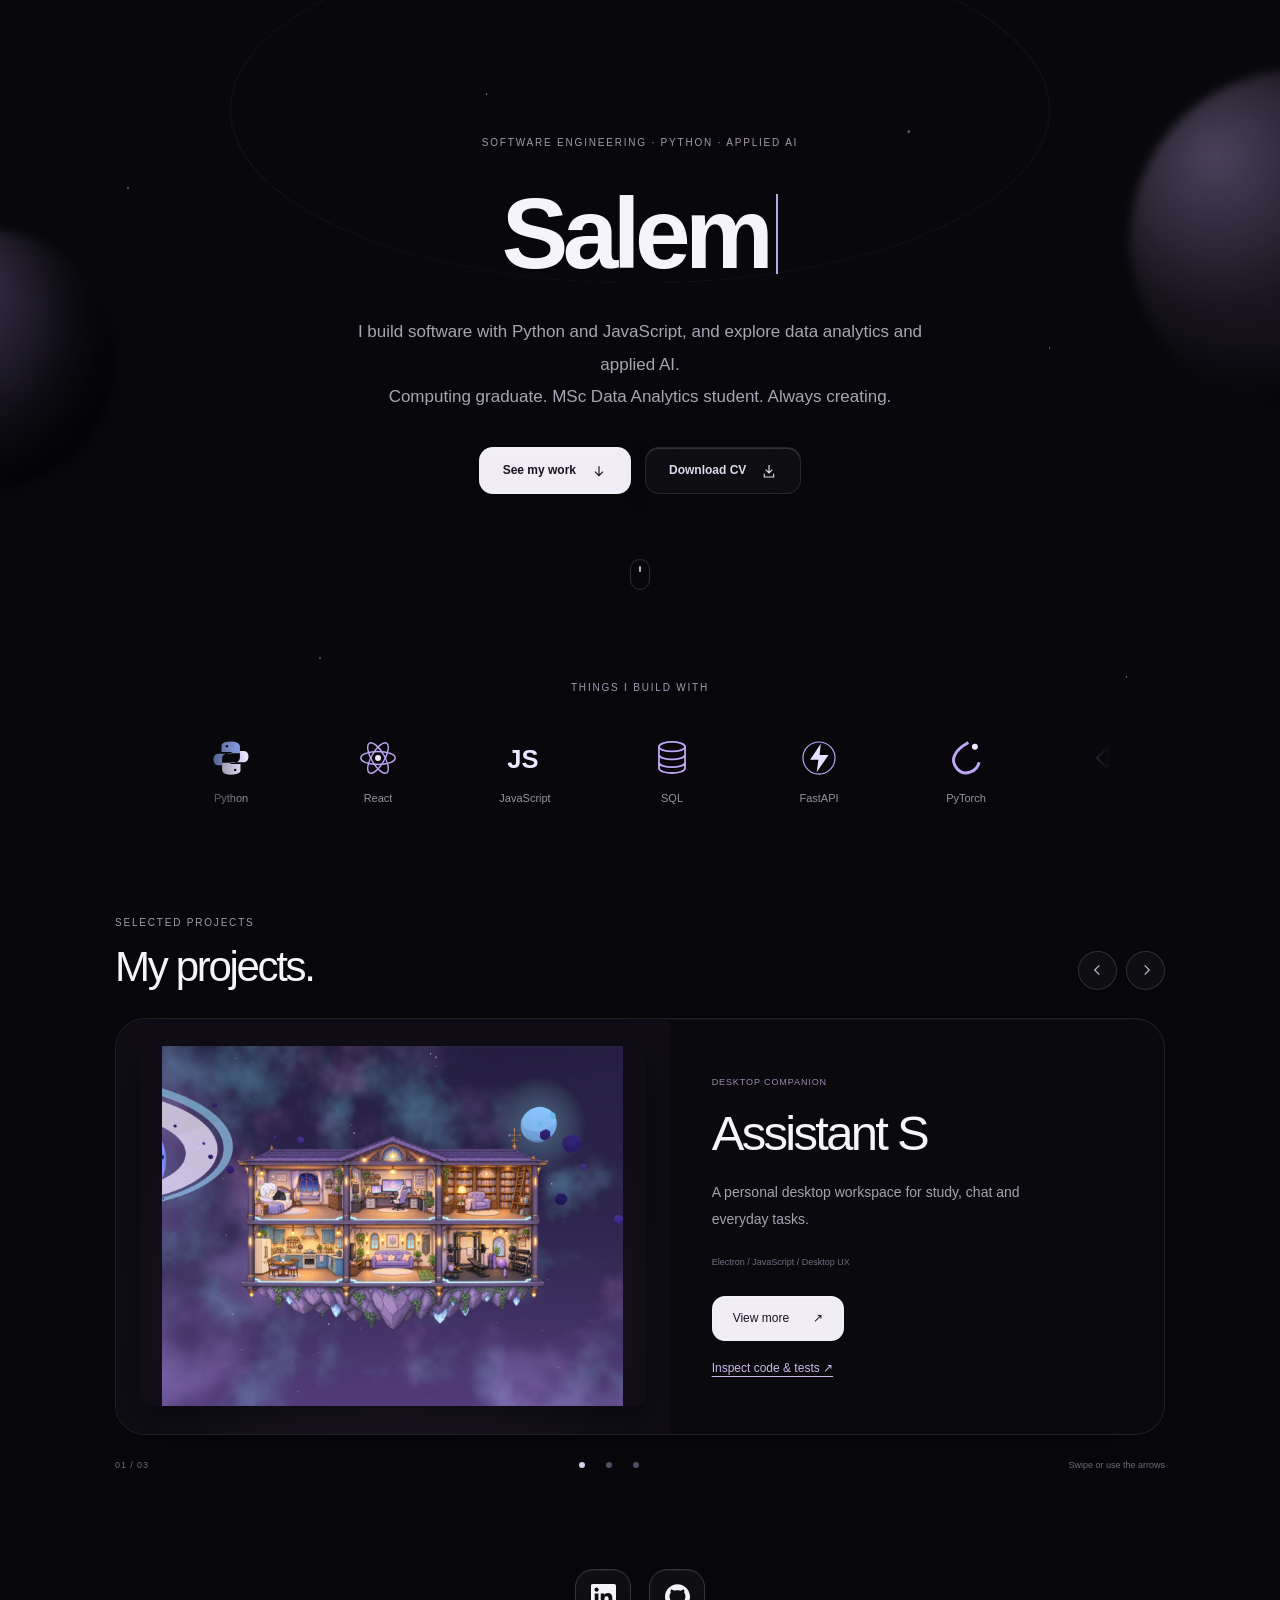
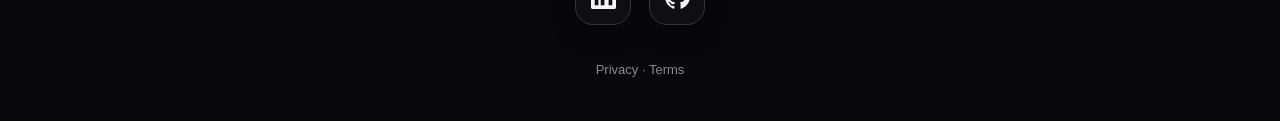
==== index.html @ d3ecf6d9 "Portfolio site Co-Authored-By: Claude Opus 5.5 <noreply@anthropic.com>" ====
<!doctype html>
<html lang="en-GB">
  <head>
    <meta charset="utf-8" />
    <meta name="viewport" content="width=device-width,initial-scale=1" />
    <meta
      http-equiv="Content-Security-Policy"
      content="default-src 'self'; img-src 'self' data:; style-src 'self'; script-src 'self'; object-src 'none'; base-uri 'self'; form-action 'none'"
    />
    <title>Salem Elatrash | Software Engineer</title>
    <meta
      name="description"
      content="Salem Elatrash's software engineering portfolio. Explore Assistant S, Scribevo and Reunio."
    />
    <link rel="canonical" href="https://slooma951.github.io/portfolio/" />
    <meta property="og:title" content="Salem Elatrash | Software Engineer" />
    <meta
      property="og:description"
      content="Software, applied AI and a little imagination."
    />
    <meta
      property="og:image"
      content="https://slooma951.github.io/portfolio/assets/social.png"
    />
    <meta name="theme-color" content="#08080c" />
    <link rel="icon" href="favicon.svg" />
    <link rel="stylesheet" href="css/portfolio.css" />
    <script defer src="js/site.js"></script>
  </head>
  <body>
    <a class="skip" href="#main">Skip to content</a>
    <div class="cosmos" aria-hidden="true">
      <div class="orb orb-one"></div>
      <div class="orb orb-two"></div>
      <div class="orbit"></div>
      <div class="stars"></div>
    </div>
    <main id="main">
      <section class="hero" aria-labelledby="name">
        <p class="eyebrow">Software engineering · Python · Applied AI</p>
        <h1 id="name">
          <span class="sr-only">Salem Elatrash</span
          ><span class="typed-name" aria-hidden="true">Salem Elatrash</span
          ><span class="caret" aria-hidden="true"></span>
        </h1>
        <p class="intro">
          I build software with Python and JavaScript, and explore data
          analytics and applied AI.<br />Computing graduate. MSc Data Analytics
          student. Always creating.
        </p>
        <div class="actions">
          <a class="button primary" href="#work"
            >See my work
            <svg viewBox="0 0 24 24" aria-hidden="true">
              <path d="M12 5v14m-6-6 6 6 6-6" /></svg></a
          ><a
            class="button glass"
            href="downloads/Salem_Elatrash_Public_CV.pdf"
            download
            >Download CV
            <svg viewBox="0 0 24 24" aria-hidden="true">
              <path d="M12 3v12m-5-5 5 5 5-5M5 16v5h14v-5" /></svg
          ></a>
        </div>
        <a class="scroll-cue" href="#skills" aria-label="Explore skills"
          ><span></span
        ></a>
      </section>
      <section id="skills" class="skills" aria-label="My toolkit">
        <p class="eyebrow">Things I build with</p>
        <div class="skill-window">
          <div class="skill-track">
            <div class="skill">
              <svg viewBox="0 0 64 64" aria-hidden="true">
                <path
                  d="M32 4c-18 0-16 8-16 8v10h17v3H10C0 25 0 44 10 44h7V33c0-8 7-9 15-9h15V12s0-8-15-8Z"
                  fill="#90a8f0"
                />
                <path
                  d="M32 60c18 0 16-8 16-8V42H31v-3h23c10 0 10-19 0-19h-7v11c0 8-7 9-15 9H17v12s0 8 15 8Z"
                  fill="#e8e0ff"
                />
                <circle cx="25" cy="12" r="2" fill="#08080c" />
                <circle cx="39" cy="52" r="2" fill="#08080c" /></svg
              ><span>Python</span>
            </div>
            <div class="skill">
              <svg viewBox="0 0 64 64" aria-hidden="true">
                <g fill="none" stroke="#bda6f8" stroke-width="2.4">
                  <ellipse cx="32" cy="32" rx="29" ry="11" />
                  <ellipse
                    cx="32"
                    cy="32"
                    rx="29"
                    ry="11"
                    transform="rotate(60 32 32)"
                  />
                  <ellipse
                    cx="32"
                    cy="32"
                    rx="29"
                    ry="11"
                    transform="rotate(120 32 32)"
                  />
                </g>
                <circle cx="32" cy="32" r="5" fill="#ede7ff" /></svg
              ><span>React</span>
            </div>
            <div class="skill">
              <svg viewBox="0 0 64 64" aria-hidden="true">
                <text
                  x="2"
                  y="49"
                  font-family="Arial,sans-serif"
                  font-weight="bold"
                  font-size="43"
                  fill="#ede7ff"
                >
                  JS
                </text></svg
              ><span>JavaScript</span>
            </div>
            <div class="skill">
              <svg viewBox="0 0 64 64" aria-hidden="true">
                <ellipse
                  cx="32"
                  cy="13"
                  rx="22"
                  ry="8"
                  fill="none"
                  stroke="#bda6f8"
                  stroke-width="3"
                />
                <path
                  d="M10 13v36c0 11 44 11 44 0V13M10 26c0 11 44 11 44 0M10 39c0 11 44 11 44 0"
                  stroke="#bda6f8"
                  stroke-width="3"
                  fill="none"
                /></svg
              ><span>SQL</span>
            </div>
            <div class="skill">
              <svg viewBox="0 0 64 64" aria-hidden="true">
                <circle
                  cx="32"
                  cy="32"
                  r="27"
                  fill="none"
                  stroke="#bda6f8"
                  stroke-width="2"
                />
                <path d="m35 8-18 27h14l-3 21 20-29H33Z" fill="#e8e0ff" /></svg
              ><span>FastAPI</span>
            </div>
            <div class="skill">
              <svg viewBox="0 0 64 64" aria-hidden="true">
                <path
                  d="M36 6C11 20 5 36 17 50s34 5 37-11"
                  stroke="#bda6f8"
                  stroke-width="5"
                  fill="none"
                />
                <circle cx="47" cy="13" r="5" fill="#ede7ff" /></svg
              ><span>PyTorch</span>
            </div>
            <div class="skill">
              <svg viewBox="0 0 64 64" aria-hidden="true">
                <path
                  d="m32 5 27 27-27 27L5 32Z"
                  fill="none"
                  stroke="#bda6f8"
                  stroke-width="3"
                />
                <path
                  d="M24 18v26m0-20 17 15"
                  stroke="#e8e0ff"
                  stroke-width="3"
                />
                <g fill="#e8e0ff">
                  <circle cx="24" cy="18" r="4" />
                  <circle cx="24" cy="44" r="4" />
                  <circle cx="41" cy="39" r="4" />
                </g></svg
              ><span>Git</span>
            </div>
          </div>
        </div>
      </section>
      <section id="work" class="work" aria-labelledby="work-title">
        <div class="work-heading">
          <div>
            <p class="eyebrow">Selected projects</p>
            <h2 id="work-title">My projects.</h2>
          </div>
          <div class="slider-controls">
            <button data-prev aria-label="Previous project">
              <svg viewBox="0 0 24 24" aria-hidden="true">
                <path d="m14 5-7 7 7 7" />
              </svg></button
            ><button data-next aria-label="Next project">
              <svg viewBox="0 0 24 24" aria-hidden="true">
                <path d="m10 5 7 7-7 7" />
              </svg>
            </button>
          </div>
        </div>
        <div
          class="project-slider"
          aria-roledescription="carousel"
          aria-label="Selected projects"
          tabindex="0"
        >
          <div class="project-track">
            <article
              class="project-slide"
              aria-label="Assistant S, project 1 of 3"
            >
              <div class="project-art screenshot-art">
                <img
                  src="assets/assistant-s-preview.png"
                  alt="Animated room in the Assistant S desktop application"
                  width="1280"
                  height="800"
                />
              </div>
              <div class="project-copy">
                <p class="project-type">Desktop companion</p>
                <h3>Assistant S</h3>
                <p>
                  A personal desktop workspace for study, chat and everyday
                  tasks.
                </p>
                <div class="project-tech">
                  Electron / JavaScript / Desktop UX
                </div>
                <a
                  class="project-link view-button"
                  href="case-studies/assistant-s.html"
                  target="_blank"
                  rel="noopener noreferrer"
                  aria-label="View more about Assistant S, opens in a new tab"
                  >View more <span aria-hidden="true">↗</span></a
                >
                <a
                  class="code-link"
                  href="https://github.com/Slooma951/Assistant-S-Showcase/tree/main/examples"
                  target="_blank"
                  rel="noopener noreferrer"
                  aria-label="Inspect assistant s code and tests, opens in a new tab"
                  >Inspect code &amp; tests ↗</a
                >
              </div>
            </article>
            <article
              class="project-slide"
              aria-label="Scribevo, project 2 of 3"
            >
              <div class="project-art screenshot-art">
                <img
                  src="assets/scribevo-preview.png"
                  alt="Prepared Scribevo product example showing a sentence correction"
                  width="1280"
                  height="800"
                />
              </div>
              <div class="project-copy">
                <p class="project-type">Published Chrome extension</p>
                <h3>Scribevo</h3>
                <p>
                  Writing support built around dyslexic spelling. Every
                  suggestion stays in your control.
                </p>
                <div class="project-tech">Python / JavaScript / NLP</div>
                <a
                  class="project-link view-button"
                  href="case-studies/scribevo.html"
                  target="_blank"
                  rel="noopener noreferrer"
                  aria-label="View more about Scribevo, opens in a new tab"
                  >View more <span aria-hidden="true">↗</span></a
                >
                <a
                  class="code-link"
                  href="https://github.com/Slooma951/Scribevo/tree/main/examples"
                  target="_blank"
                  rel="noopener noreferrer"
                  aria-label="Inspect scribevo code and tests, opens in a new tab"
                  >Inspect code &amp; tests ↗</a
                >
              </div>
            </article>
            <article class="project-slide" aria-label="Reunio, project 3 of 3">
              <div class="project-art screenshot-art">
                <img
                  src="assets/reunio-preview.png"
                  alt="Reunio demo: the app in a phone frame, showing a shelf of sample items"
                  width="1280"
                  height="800"
                />
              </div>
              <div class="project-copy">
                <p class="project-type">Lost-property app</p>
                <h3>Reunio</h3>
                <p>
                  Log found items, match lost reports and guide staff through a
                  checked return.
                </p>
                <div class="project-tech">
                  React Native / Expo / On-device storage
                </div>
                <a
                  class="project-link view-button"
                  href="case-studies/reunio.html"
                  target="_blank"
                  rel="noopener noreferrer"
                  aria-label="View more about Reunio, opens in a new tab"
                  >View more <span aria-hidden="true">↗</span></a
                >
                <a
                  class="code-link"
                  href="https://github.com/Slooma951/Reunio/tree/main/examples"
                  target="_blank"
                  rel="noopener noreferrer"
                  aria-label="Inspect reunio code and tests, opens in a new tab"
                  >Inspect code &amp; tests ↗</a
                >
              </div>
            </article>
          </div>
        </div>
        <div class="slide-footer">
          <span class="slide-status" role="status" aria-live="polite"
            >01 / 03</span
          >
          <div class="slide-dots" aria-label="Choose a project">
            <button
              data-slide="0"
              aria-label="Show Assistant S"
              aria-current="true"
            ></button
            ><button data-slide="1" aria-label="Show Scribevo"></button
            ><button data-slide="2" aria-label="Show Reunio"></button>
          </div>
          <span>Swipe or use the arrows</span>
        </div>
      </section>
      <footer class="socials">
        <a
          href="https://www.linkedin.com/in/salem-elatrash/"
          aria-label="Salem Elatrash on LinkedIn, opens in a new tab"
          title="LinkedIn"
          target="_blank"
          rel="noopener noreferrer"
        >
          <svg viewBox="0 0 24 24" aria-hidden="true" focusable="false">
            <path
              d="M20.447 20.452h-3.554v-5.569c0-1.328-.027-3.037-1.852-3.037-1.853 0-2.136 1.445-2.136 2.939v5.667H9.351V9h3.414v1.561h.046c.477-.9 1.637-1.85 3.37-1.85 3.601 0 4.267 2.37 4.267 5.455v6.286zM5.337 7.433c-1.144 0-2.063-.926-2.063-2.065 0-1.138.92-2.063 2.063-2.063 1.14 0 2.064.925 2.064 2.063 0 1.139-.925 2.065-2.064 2.065zm1.782 13.019H3.555V9h3.564v11.452zM22.225 0H1.771C.792 0 0 .774 0 1.729v20.542C0 23.227.792 24 1.771 24h20.451C23.2 24 24 23.227 24 22.271V1.729C24 .774 23.2 0 22.222 0h.003z"
            />
          </svg>
        </a>
        <a
          href="https://github.com/Slooma951"
          aria-label="Salem Elatrash on GitHub, opens in a new tab"
          title="GitHub"
          target="_blank"
          rel="noopener noreferrer"
        >
          <svg viewBox="0 0 24 24" aria-hidden="true" focusable="false">
            <path
              d="M12 .297c-6.63 0-12 5.373-12 12 0 5.303 3.438 9.8 8.205 11.385.6.113.82-.258.82-.577 0-.285-.01-1.04-.015-2.04-3.338.724-4.042-1.61-4.042-1.61C4.422 18.07 3.633 17.7 3.633 17.7c-1.087-.744.084-.729.084-.729 1.205.084 1.838 1.236 1.838 1.236 1.07 1.835 2.809 1.305 3.495.998.108-.776.417-1.305.76-1.605-2.665-.3-5.466-1.332-5.466-5.93 0-1.31.465-2.38 1.235-3.22-.135-.303-.54-1.523.105-3.176 0 0 1.005-.322 3.3 1.23.96-.267 1.98-.399 3-.405 1.02.006 2.04.138 3 .405 2.28-1.552 3.285-1.23 3.285-1.23.645 1.653.24 2.873.12 3.176.765.84 1.23 1.91 1.23 3.22 0 4.61-2.805 5.625-5.475 5.92.42.36.81 1.096.81 2.22 0 1.606-.015 2.896-.015 3.286 0 .315.21.69.825.57C20.565 22.092 24 17.592 24 12.297c0-6.627-5.373-12-12-12"
            />
          </svg>
        </a>
      </footer>
      <p class="legal">
        <a href="privacy.html">Privacy</a> · <a href="terms.html">Terms</a>
      </p>
    </main>
  </body>
</html>
---- css/portfolio.css ----
* {
  box-sizing: border-box;
}
html {
  scroll-behavior: smooth;
  scroll-padding-top: 35px;
}
body {
  margin: 0;
  background: #08080c;
  color: #f5f4fa;
  font-family: -apple-system, BlinkMacSystemFont, "Segoe UI", sans-serif;
  line-height: 1.6;
  -webkit-font-smoothing: antialiased;
  overflow-x: hidden;
}
a {
  color: inherit;
  text-decoration: none;
}
button {
  font: inherit;
  cursor: pointer;
}
a:focus-visible,
button:focus-visible,
.project-slider:focus-visible {
  outline: 2px solid #c6b2ff;
  outline-offset: 6px;
}
svg {
  display: block;
}
h1,
h2,
h3,
p {
  margin: 0;
}
h1,
h2,
h3 {
  line-height: 1.1;
  letter-spacing: -0.055em;
}
.cosmos {
  position: absolute;
  inset: 0 0 auto;
  height: 940px;
  overflow: hidden;
  z-index: -1;
  pointer-events: none;
}
.orb {
  position: absolute;
  border-radius: 50%;
  filter: blur(5px);
  box-shadow:
    inset -25px -20px 65px #000,
    inset 15px 12px 40px #ffffff0e;
}
.orb-one {
  width: 260px;
  height: 260px;
  top: 230px;
  left: -145px;
  background: radial-gradient(
    circle at 30% 20%,
    #5f5078,
    #16131f 55%,
    #08080c 80%
  );
  opacity: 0.7;
  animation: float 12s ease-in-out infinite;
}
.orb-two {
  width: 340px;
  height: 340px;
  top: 70px;
  right: -190px;
  background: radial-gradient(
    circle at 25% 25%,
    #807098,
    #292032 42%,
    #08080c 80%
  );
  opacity: 0.55;
  animation: float 15s ease-in-out infinite reverse;
}
.orbit {
  position: absolute;
  width: 820px;
  height: 820px;
  border: 1px solid #c7b8f012;
  border-radius: 50%;
  left: calc(50% - 410px);
  top: -300px;
  transform: rotateX(65deg) rotate(-25deg);
}
.stars {
  position: absolute;
  inset: 0;
  background-image:
    radial-gradient(1px 1px at 10% 20%, #ddd9f0 60%, transparent),
    radial-gradient(1px 1px at 82% 37%, #ddd9f0 60%, transparent),
    radial-gradient(1px 1px at 25% 70%, #ddd9f0 60%, transparent),
    radial-gradient(2px 2px at 71% 14%, #bab0d0 50%, transparent),
    radial-gradient(1px 1px at 88% 72%, #ddd9f0 60%, transparent),
    radial-gradient(1px 1px at 38% 10%, #ddd9f0 60%, transparent);
  opacity: 0.45;
}
.hero {
  min-height: 660px;
  display: flex;
  align-items: center;
  justify-content: center;
  flex-direction: column;
  text-align: center;
  padding: 115px 24px 50px;
  position: relative;
}
.eyebrow {
  font-size: 10px;
  letter-spacing: 0.18em;
  text-transform: uppercase;
  color: #a49aaf;
  font-weight: 500;
}
.hero h1 {
  font-size: clamp(42px, 7.8vw, 104px);
  font-weight: 600;
  margin: 26px 0 25px;
  white-space: nowrap;
  display: flex;
  align-items: center;
  justify-content: center;
  width: 100%;
  min-height: 1.15em;
}
.typed-name {
  display: inline-block;
}
.caret {
  height: 0.8em;
  width: 2px;
  background: #bca6ea;
  margin-left: 8px;
  animation: blink 1s steps(1) infinite;
}
.intro {
  font-size: clamp(13px, 1.5vw, 17px);
  line-height: 1.9;
  color: #a8a4b3;
  max-width: 620px;
}
.actions {
  display: flex;
  gap: 14px;
  justify-content: center;
  margin-top: 34px;
}
.button {
  border-radius: 14px;
  padding: 13px 23px;
  font-size: 12px;
  font-weight: 550;
  display: flex;
  align-items: center;
  gap: 15px;
  transition:
    transform 0.25s,
    box-shadow 0.25s;
  border: 1px solid #ffffff1a;
  box-shadow:
    inset 0 1px #ffffff25,
    0 5px 20px #0003;
}
.button svg {
  width: 16px;
  height: 16px;
  stroke: currentColor;
  fill: none;
  stroke-width: 1.7;
}
.primary {
  background: #f0edf7;
  color: #17131f;
}
.glass {
  background: #ffffff08;
  backdrop-filter: blur(20px);
  color: #ded8ec;
}
.button:hover {
  transform: translateY(-3px);
  box-shadow:
    inset 0 1px #fff4,
    0 8px 28px #b69bdd15;
}
.scroll-cue {
  margin-top: 65px;
  border: 1px solid #ffffff26;
  width: 20px;
  height: 31px;
  border-radius: 10px;
  display: flex;
  justify-content: center;
  padding-top: 6px;
}
.scroll-cue span {
  width: 2px;
  height: 6px;
  border-radius: 2px;
  background: #bbb0cc;
  animation: scroll 2s ease-in-out infinite;
}
.skills {
  max-width: 940px;
  margin: 20px auto 100px;
  text-align: center;
}
.skills > .eyebrow {
  margin-bottom: 36px;
}
.skill-window {
  overflow: hidden;
  mask-image: linear-gradient(
    90deg,
    transparent,
    #000 8%,
    #000 92%,
    transparent
  );
}
.skill-track {
  display: flex;
  width: max-content;
  gap: 75px;
  padding: 7px 25px;
  animation: marquee 36s linear infinite;
}
.skill {
  width: 72px;
  display: flex;
  flex-direction: column;
  align-items: center;
  gap: 13px;
  flex-shrink: 0;
  color: #97909f;
  font-size: 11px;
}
.skill svg {
  height: 38px;
  width: 38px;
  transition: transform 0.3s;
}
.skill:hover svg {
  transform: translateY(-5px) scale(1.1);
}
.skills:hover .skill-track,
.skills:focus-within .skill-track {
  animation-play-state: paused;
}
.work {
  width: min(1050px, calc(100% - 48px));
  margin: 0 auto;
}
.work-heading {
  display: flex;
  justify-content: space-between;
  align-items: end;
  margin-bottom: 28px;
}
.work h2 {
  font-size: clamp(28px, 3.3vw, 42px);
  font-weight: 500;
  margin-top: 13px;
}
.slider-controls {
  display: flex;
  gap: 9px;
}
.slider-controls button {
  width: 39px;
  height: 39px;
  border: 1px solid #fff2;
  border-radius: 50%;
  background: #ffffff08;
  color: #c8bfd7;
  display: grid;
  place-items: center;
}
.slider-controls svg {
  width: 16px;
  height: 16px;
  stroke: currentColor;
  fill: none;
  stroke-width: 1.7;
}
.project-slider {
  overflow: hidden;
  border: 1px solid #ffffff15;
  border-radius: 30px;
  background: #ffffff03;
  box-shadow:
    0 25px 75px #0003,
    inset 0 1px #ffffff0a;
  touch-action: pan-y;
}
.project-track {
  display: flex;
  transition: transform 0.7s cubic-bezier(0.22, 0.61, 0.36, 1);
}
.project-slide {
  flex: 0 0 100%;
  min-width: 0;
  display: grid;
  grid-template-columns: 1.12fr 1fr;
  min-height: 415px;
}
.project-art {
  min-height: 415px;
  position: relative;
  display: flex;
  align-items: center;
  justify-content: center;
  overflow: hidden;
  background: #13101b;
  isolation: isolate;
}
.project-art:before {
  content: "";
  position: absolute;
  inset: 0;
  background: radial-gradient(ellipse at 50% 70%, #bda6f818, transparent 70%);
  z-index: -1;
}
.sheet {
  width: 75%;
  background: #eeebf5;
  color: #221b32;
  padding: 35px 23px;
  border-radius: 13px;
  box-shadow:
    15px 24px 0 #a38bb91b,
    0 30px 60px #0005;
  transform: perspective(900px) rotateY(12deg) rotate(-5deg);
  animation: paper-float 7s ease-in-out infinite;
}
.sheet-lines {
  height: 25px;
  width: 80%;
  background: repeating-linear-gradient(
    transparent 0 6px,
    #d4cede 6px 8px,
    transparent 8px 13px
  );
  margin-bottom: 17px;
}
.sheet-lines.short {
  width: 55%;
  margin: 22px 0 0;
}
.draft {
  font-size: clamp(11px, 1.25vw, 15px);
  font-weight: 500;
  color: #958a9f;
  text-decoration: underline;
  text-decoration-color: #b8a6ce;
  text-underline-offset: 4px;
}
.correction {
  display: flex;
  gap: 8px;
  align-items: center;
  background: #ded5ec;
  padding: 12px 10px;
  border-radius: 9px;
  margin-top: 24px;
  box-shadow: 0 4px 12px #4030520b;
  font-size: clamp(10px, 1.25vw, 13px);
  animation: suggest 6s ease-in-out infinite;
}
.correction svg {
  width: 17px;
  height: 17px;
  flex-shrink: 0;
  stroke: #75618c;
  fill: none;
  stroke-width: 2;
}
.art-caption {
  position: absolute;
  bottom: 16px;
  left: 0;
  right: 0;
  text-align: center;
  font-size: 8px;
  letter-spacing: 0.12em;
  color: #9383a6;
  text-transform: uppercase;
}
.sheet .art-caption {
  position: static;
  display: block;
  margin-top: 20px;
  color: #988ca4;
  font-size: 7px;
}
.art-star {
  position: absolute;
  color: #c8b4ee;
  font-size: 45px;
  right: 33px;
  top: 48px;
  animation: float 6s ease-in-out infinite;
}
.assistant-art img {
  width: 85%;
  height: auto;
  position: relative;
  z-index: 2;
  animation: float 6s ease-in-out infinite;
  filter: saturate(0.35);
}
.planet-ring {
  position: absolute;
  width: 280px;
  height: 280px;
  border: 1px solid #bea6e724;
  border-radius: 50%;
  transform: rotateX(65deg) rotate(20deg);
  top: 70px;
}
.note-paper {
  background: #efeaf7;
  width: 68%;
  padding: 28px 25px;
  border-radius: 10px;
  color: #30233e;
  transform: rotate(7deg);
  box-shadow:
    -20px 20px 0 #9c84bc20,
    0 30px 55px #0003;
  animation: paper-float 8s ease-in-out infinite reverse;
}
.note-title {
  font-size: 18px;
  line-height: 1.4;
  font-weight: 600;
  display: block;
  max-width: 190px;
  margin-bottom: 25px;
}
.task-row {
  font-size: 11px;
  display: flex;
  gap: 10px;
  align-items: center;
  margin: 14px 0;
  color: #756482;
}
.check {
  width: 14px;
  height: 14px;
  border-radius: 4px;
  border: 1px solid #bfb1cd;
  position: relative;
}
.check:after {
  content: "";
  position: absolute;
  width: 7px;
  height: 4px;
  border-left: 1.5px solid #77608f;
  border-bottom: 1.5px solid #77608f;
  transform: rotate(-45deg);
  left: 3px;
  top: 3px;
  animation: task-check 6s ease-in-out infinite;
}
.task-row:nth-child(3) .check:after {
  animation-delay: 1s;
}
.task-row:nth-child(4) .check:after {
  animation-delay: 2s;
}
.note-scribble {
  height: 22px;
  width: 80%;
  border-bottom: 2px solid #baaacb;
  border-radius: 50%;
  margin-top: 25px;
  transform: rotate(-8deg);
}
.project-copy {
  display: flex;
  flex-direction: column;
  justify-content: center;
  padding: 45px 42px;
}
.project-type {
  font-size: 9px;
  letter-spacing: 0.1em;
  text-transform: uppercase;
  color: #9d8ab2;
}
.project-copy h3 {
  font-size: clamp(33px, 4vw, 49px);
  font-weight: 500;
  margin: 18px 0;
}
.project-copy > p:not(.project-type) {
  font-size: 14px;
  line-height: 1.9;
  color: #a7a0b1;
  max-width: 330px;
}
.project-tech {
  font-size: 9px;
  color: #746c7e;
  margin: 23px 0 26px;
}
.project-link {
  font-size: 12px;
  color: #d4c3f1;
  align-self: start;
  border-bottom: 1px solid #bca6df45;
  padding-bottom: 5px;
}
.sub-link {
  font-size: 10px;
  color: #82758f;
  margin-top: 14px;
  align-self: start;
}
.slide-footer {
  display: flex;
  justify-content: space-between;
  align-items: center;
  margin-top: 21px;
  color: #706779;
  font-size: 9px;
}
.slide-status {
  font-variant-numeric: tabular-nums;
  letter-spacing: 0.1em;
}
.slide-dots {
  display: flex;
  gap: 9px;
}
.slide-dots button {
  border: 0;
  border-radius: 50%;
  width: 6px;
  height: 6px;
  padding: 0;
  background: #574c62;
  box-sizing: content-box;
  border: 6px solid #08080c;
}
.slide-dots button[aria-current="true"] {
  background: #d9caef;
}
.socials {
  display: flex;
  justify-content: center;
  gap: 18px;
  padding: 95px 20px 65px;
  color: #f5f4fa;
}
.socials a {
  display: grid;
  place-items: center;
  width: 56px;
  height: 56px;
  border: 1px solid #39333f;
  border-radius: 18px;
  background: #ffffff08;
  box-shadow:
    inset 0 1px 0 #ffffff0d,
    0 8px 24px #00000038;
  transition:
    transform 180ms ease,
    background 180ms ease,
    border-color 180ms ease;
}
.socials svg {
  width: 25px;
  height: 25px;
  fill: currentColor;
}
.socials a:hover {
  color: #ede3ff;
  border-color: #9383ab;
  background: #c6b2ff12;
  transform: translateY(-3px);
}
.legal {
  margin: -30px 0 0;
  padding: 0 20px 40px;
  text-align: center;
  font-size: 13px;
  color: #8b8794;
}
.legal a {
  color: inherit;
}
.sr-only {
  position: absolute;
  width: 1px;
  height: 1px;
  padding: 0;
  margin: -1px;
  overflow: hidden;
  clip: rect(0, 0, 0, 0);
  white-space: nowrap;
  border: 0;
}
.skip {
  position: fixed;
  top: -100px;
  left: 15px;
  background: #ede3ff;
  color: #201727;
  padding: 10px;
  z-index: 10;
}
.skip:focus {
  top: 15px;
}
@keyframes blink {
  50% {
    opacity: 0;
  }
}
@keyframes float {
  50% {
    transform: translateY(-12px);
  }
}
@keyframes paper-float {
  50% {
    transform: perspective(900px) rotateY(5deg) rotate(-2deg) translateY(-8px);
  }
}
@keyframes suggest {
  0%,
  20%,
  100% {
    opacity: 0.4;
    transform: translateY(6px);
  }
  35%,
  80% {
    opacity: 1;
    transform: translateY(0);
  }
}
@keyframes task-check {
  0%,
  15%,
  100% {
    opacity: 0;
  }
  30%,
  85% {
    opacity: 1;
  }
}
@keyframes scroll {
  70% {
    transform: translateY(9px);
    opacity: 0;
  }
  100% {
    opacity: 0;
  }
}
@keyframes marquee {
  to {
    transform: translateX(-50%);
  }
}
@media (max-width: 700px) {
  .hero {
    min-height: 580px;
    padding-top: 100px;
  }
  .hero h1 {
    font-size: clamp(34px, 9vw, 62px);
    margin: 25px 0;
  }
  .intro {
    max-width: 360px;
  }
  .intro br {
    display: none;
  }
  .button {
    padding: 12px 16px;
    gap: 9px;
    font-size: 11px;
  }
  .skills {
    margin-bottom: 70px;
  }
  .skill-track {
    gap: 48px;
  }
  .work {
    width: calc(100% - 32px);
  }
  .work-heading {
    gap: 15px;
  }
  .work h2 {
    font-size: 29px;
    max-width: 240px;
  }
  .slider-controls button {
    width: 33px;
    height: 33px;
  }
  .project-slide {
    grid-template-columns: 1fr;
  }
  .project-art {
    min-height: 310px;
    height: 310px;
  }
  .sheet {
    max-width: 330px;
  }
  .assistant-art img {
    max-width: 360px;
  }
  .note-paper {
    max-width: 260px;
  }
  .project-copy {
    padding: 28px;
    min-height: 260px;
  }
  .project-copy h3 {
    font-size: 37px;
    margin: 14px 0;
  }
  .project-copy > p:not(.project-type) {
    font-size: 13px;
  }
  .project-tech {
    margin: 18px 0;
  }
  .slide-footer > span:last-child {
    font-size: 8px;
  }
  .socials {
    padding: 70px 20px 45px;
  }
  .orb-one {
    left: -200px;
  }
  .orb-two {
    right: -250px;
  }
}
@media (prefers-reduced-motion: reduce) {
  html {
    scroll-behavior: auto;
  }
  *,
  *:before,
  *:after {
    animation: none !important;
    transition: none !important;
  }
  .caret {
    display: none;
  }
  .skill-track {
    flex-wrap: wrap;
    width: auto;
    justify-content: center;
    gap: 28px;
  }
  .skill-track .clone-skill {
    display: none;
  }
  .correction {
    opacity: 1;
  }
  .check:after {
    opacity: 1;
  }
}

.screenshot-art {
  padding: 24px;
  background: #100d16;
}
.screenshot-art img {
  display: block;
  width: 100%;
  height: auto;
  max-height: 360px;
  object-fit: contain;
  border-radius: 12px;
  box-shadow: 0 14px 36px #0007;
  transition: transform 0.45s ease;
}
.project-slide:hover .screenshot-art img {
  transform: translateY(-4px);
}
.view-button {
  display: inline-flex;
  align-items: center;
  gap: 24px;
  padding: 12px 20px;
  border: 1px solid #ffffff25;
  border-radius: 13px;
  background: #f0edf7;
  color: #17131f;
  box-shadow: inset 0 1px #fff8;
}
.view-button:hover {
  background: #fff;
}
@media (max-width: 700px) {
  .screenshot-art {
    padding: 16px;
    min-height: 260px;
    height: 280px;
  }
  .screenshot-art img {
    max-height: 250px;
  }
}

.code-link {
  display: flex;
  width: fit-content;
  margin-top: 18px;
  font-size: 12px;
  color: #ccb8ed;
  text-decoration: underline;
  text-underline-offset: 4px;
}
.code-link:hover {
  color: #fff;
}
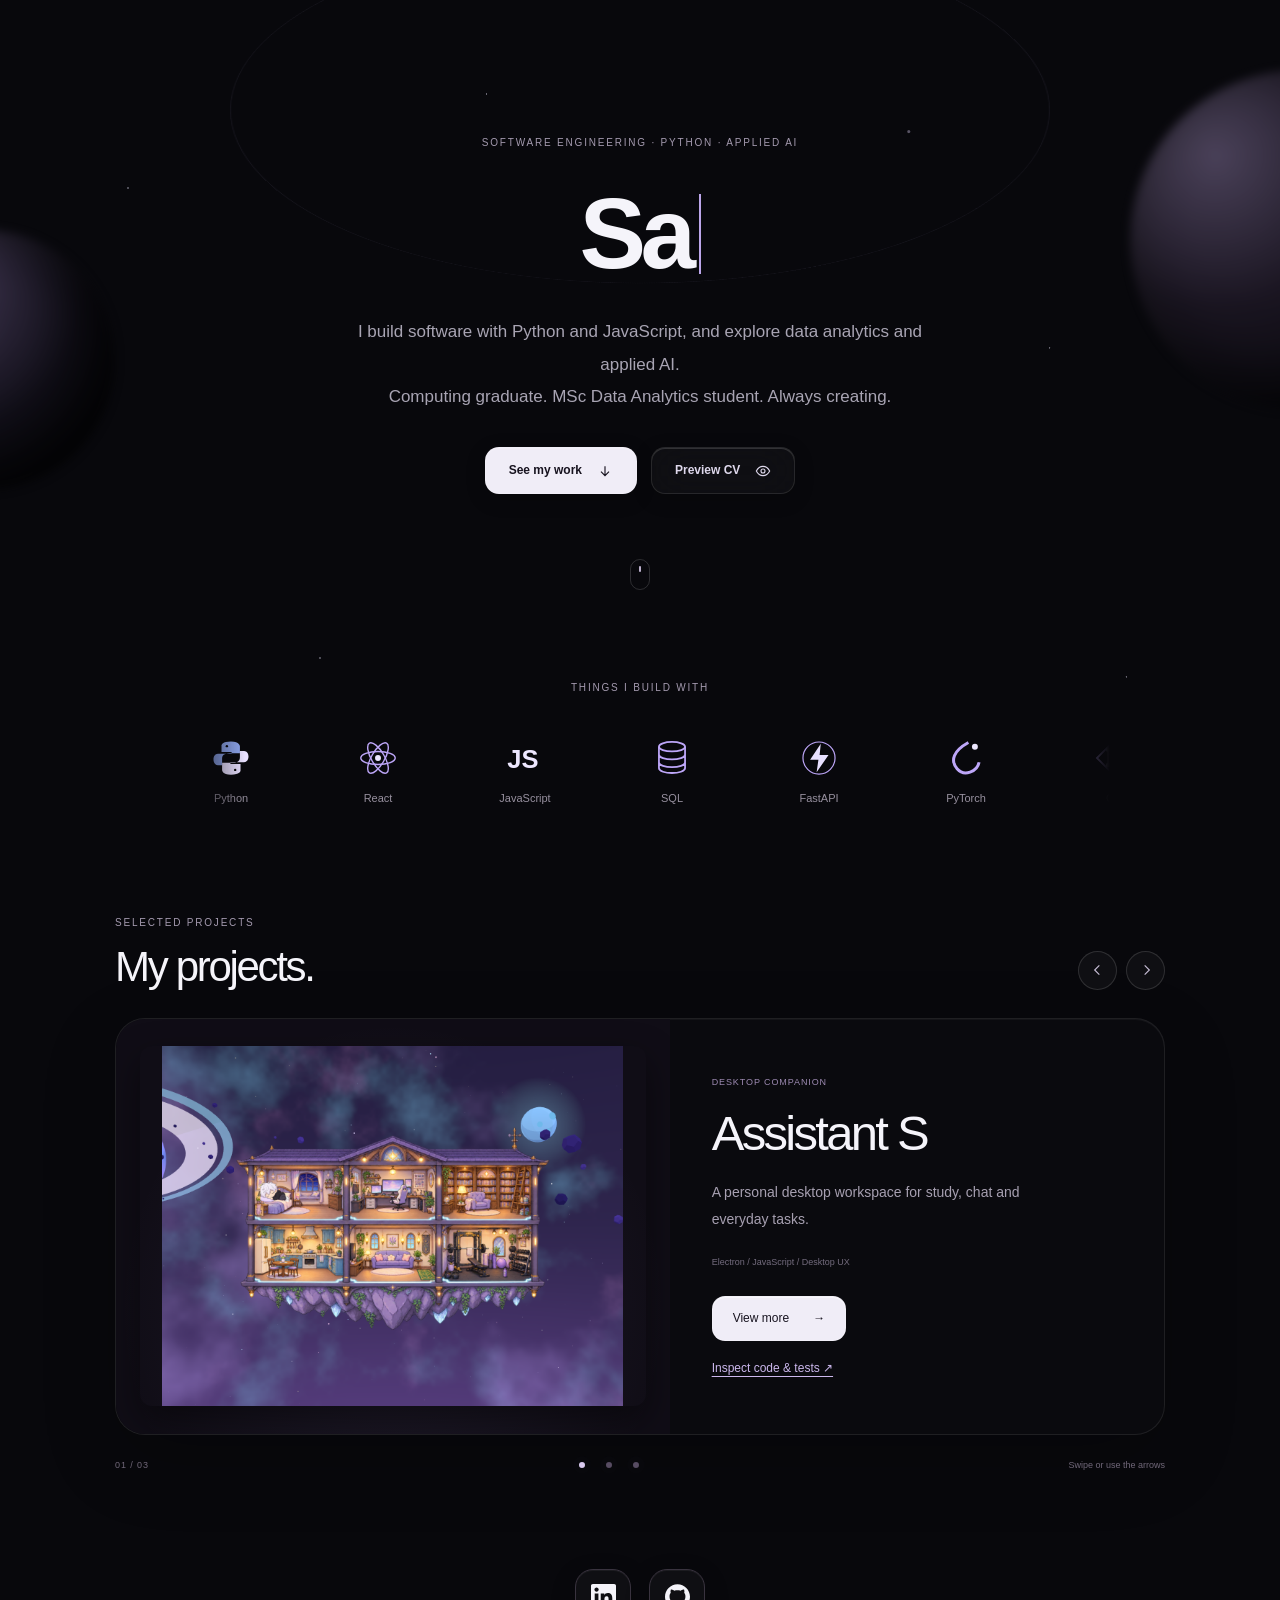
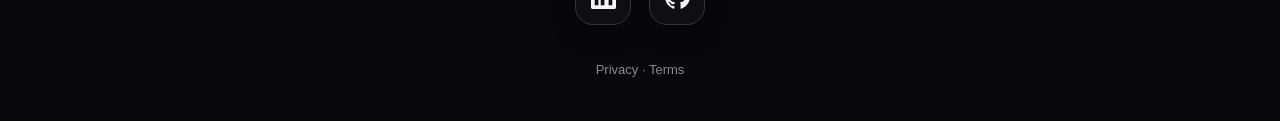
==== commit 9a28bae4: "Preview CV popup with Download and Close; links open in the same tab Co-Authored-By: Claude Opus 5.5" ====
--- a/index.html
+++ b/index.html
@@ -56,10 +56,12 @@
           ><a
             class="button glass"
             href="downloads/Salem_Elatrash_Public_CV.pdf"
-            download
-            >Download CV
+            data-cv
+            >Preview CV
             <svg viewBox="0 0 24 24" aria-hidden="true">
-              <path d="M12 3v12m-5-5 5 5 5-5M5 16v5h14v-5" /></svg
+              <path
+                d="M2 12s3.6-7 10-7 10 7 10 7-3.6 7-10 7S2 12 2 12Zm10-3a3 3 0 1 0 0 6 3 3 0 0 0 0-6Z"
+              /></svg
           ></a>
         </div>
         <a class="scroll-cue" href="#skills" aria-label="Explore skills"
@@ -236,17 +238,13 @@
                 <a
                   class="project-link view-button"
                   href="case-studies/assistant-s.html"
-                  target="_blank"
-                  rel="noopener noreferrer"
-                  aria-label="View more about Assistant S, opens in a new tab"
-                  >View more <span aria-hidden="true">↗</span></a
+                  aria-label="View more about Assistant S"
+                  >View more <span aria-hidden="true">→</span></a
                 >
                 <a
                   class="code-link"
                   href="https://github.com/Slooma951/Assistant-S-Showcase/tree/main/examples"
-                  target="_blank"
-                  rel="noopener noreferrer"
-                  aria-label="Inspect assistant s code and tests, opens in a new tab"
+                  aria-label="Inspect assistant s code and tests"
                   >Inspect code &amp; tests ↗</a
                 >
               </div>
@@ -274,17 +272,13 @@
                 <a
                   class="project-link view-button"
                   href="case-studies/scribevo.html"
-                  target="_blank"
-                  rel="noopener noreferrer"
-                  aria-label="View more about Scribevo, opens in a new tab"
-                  >View more <span aria-hidden="true">↗</span></a
+                  aria-label="View more about Scribevo"
+                  >View more <span aria-hidden="true">→</span></a
                 >
                 <a
                   class="code-link"
                   href="https://github.com/Slooma951/Scribevo/tree/main/examples"
-                  target="_blank"
-                  rel="noopener noreferrer"
-                  aria-label="Inspect scribevo code and tests, opens in a new tab"
+                  aria-label="Inspect scribevo code and tests"
                   >Inspect code &amp; tests ↗</a
                 >
               </div>
@@ -311,17 +305,13 @@
                 <a
                   class="project-link view-button"
                   href="case-studies/reunio.html"
-                  target="_blank"
-                  rel="noopener noreferrer"
-                  aria-label="View more about Reunio, opens in a new tab"
-                  >View more <span aria-hidden="true">↗</span></a
+                  aria-label="View more about Reunio"
+                  >View more <span aria-hidden="true">→</span></a
                 >
                 <a
                   class="code-link"
                   href="https://github.com/Slooma951/Reunio/tree/main/examples"
-                  target="_blank"
-                  rel="noopener noreferrer"
-                  aria-label="Inspect reunio code and tests, opens in a new tab"
+                  aria-label="Inspect reunio code and tests"
                   >Inspect code &amp; tests ↗</a
                 >
               </div>
@@ -347,10 +337,8 @@
       <footer class="socials">
         <a
           href="https://www.linkedin.com/in/salem-elatrash/"
-          aria-label="Salem Elatrash on LinkedIn, opens in a new tab"
+          aria-label="Salem Elatrash on LinkedIn"
           title="LinkedIn"
-          target="_blank"
-          rel="noopener noreferrer"
         >
           <svg viewBox="0 0 24 24" aria-hidden="true" focusable="false">
             <path
@@ -360,10 +348,8 @@
         </a>
         <a
           href="https://github.com/Slooma951"
-          aria-label="Salem Elatrash on GitHub, opens in a new tab"
+          aria-label="Salem Elatrash on GitHub"
           title="GitHub"
-          target="_blank"
-          rel="noopener noreferrer"
         >
           <svg viewBox="0 0 24 24" aria-hidden="true" focusable="false">
             <path
@@ -375,6 +361,29 @@
       <p class="legal">
         <a href="privacy.html">Privacy</a> · <a href="terms.html">Terms</a>
       </p>
+      <dialog class="cv-dialog" aria-labelledby="cv-title">
+        <div class="cv-bar">
+          <h2 id="cv-title">Salem Elatrash, CV</h2>
+          <a
+            class="button primary"
+            href="downloads/Salem_Elatrash_Public_CV.pdf"
+            download
+            >Download CV
+            <svg viewBox="0 0 24 24" aria-hidden="true">
+              <path d="M12 3v12m-5-5 5 5 5-5M5 16v5h14v-5" /></svg
+          ></a>
+          <button class="button glass" type="button" data-close>Close</button>
+        </div>
+        <div class="cv-page">
+          <img
+            src="downloads/Salem_Elatrash_Public_CV.png"
+            alt="Salem Elatrash's one-page CV. Download the PDF to read it with a screen reader or to select the text."
+            width="1654"
+            height="2339"
+            loading="lazy"
+          />
+        </div>
+      </dialog>
     </main>
   </body>
 </html>
--- a/css/portfolio.css
+++ b/css/portfolio.css
@@ -607,6 +607,62 @@
 .legal a {
   color: inherit;
 }
+.cv-dialog {
+  width: min(880px, calc(100vw - 24px));
+  max-height: calc(100dvh - 24px);
+  padding: 0;
+  border: 1px solid #39333f;
+  border-radius: 18px;
+  background: #0d0c12;
+  color: #f5f4fa;
+  overflow: hidden;
+}
+.cv-dialog[open] {
+  display: flex;
+  flex-direction: column;
+}
+.cv-dialog::backdrop {
+  background: #000000c2;
+}
+.cv-bar {
+  display: flex;
+  flex-wrap: wrap;
+  align-items: center;
+  gap: 10px;
+  padding: 12px 16px;
+  border-bottom: 1px solid #39333f;
+}
+.cv-bar h2 {
+  margin: 0 auto 0 0;
+  font-size: 15px;
+  font-weight: 600;
+}
+.cv-bar .button {
+  padding: 10px 16px;
+  gap: 10px;
+  font: inherit;
+  font-size: 12px;
+  font-weight: 550;
+  cursor: pointer;
+}
+.cv-page {
+  overflow: auto;
+  background: #fff;
+}
+.cv-page img {
+  display: block;
+  width: 100%;
+  height: auto;
+}
+@media (max-width: 700px) {
+  .cv-bar h2 {
+    flex-basis: 100%;
+  }
+  .cv-bar .button {
+    flex: 1;
+    justify-content: center;
+  }
+}
 .sr-only {
   position: absolute;
   width: 1px;
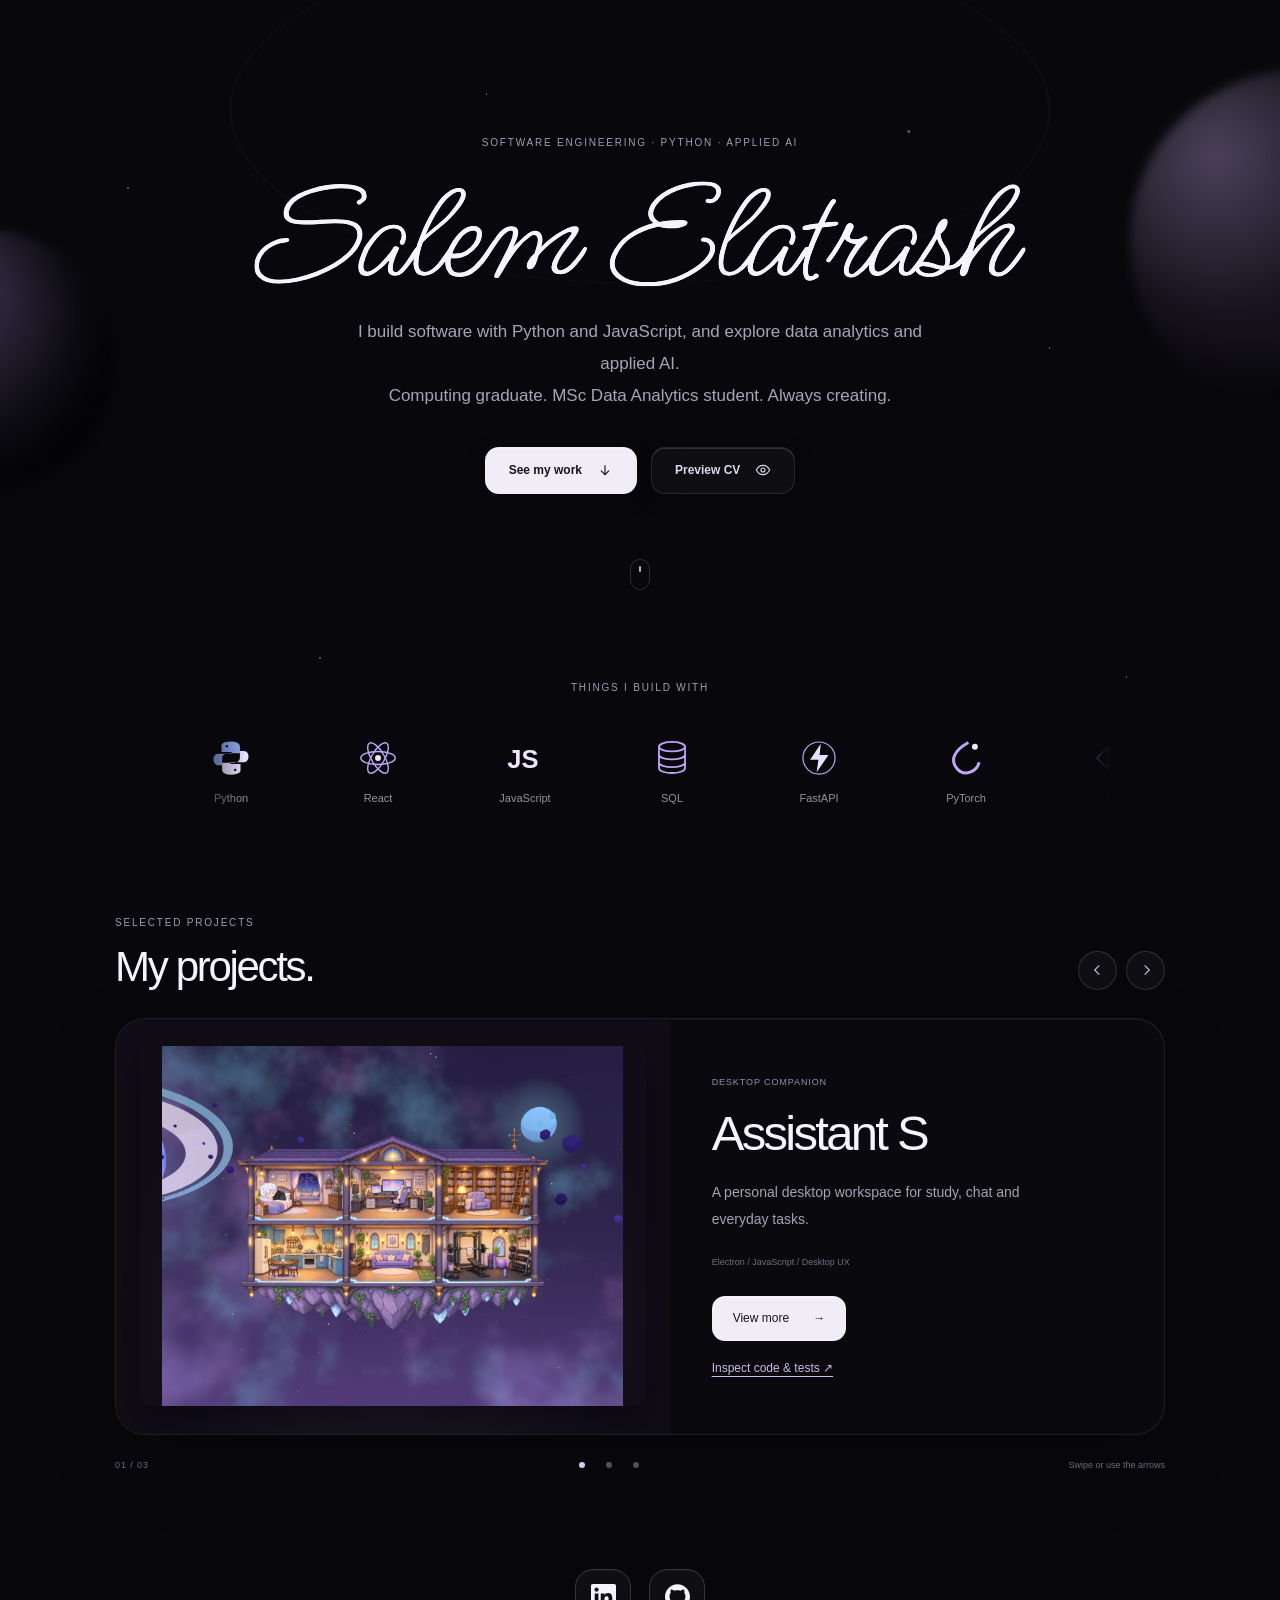
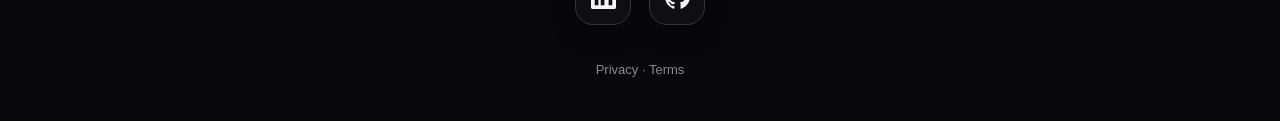
==== commit 1fd82007: "Name written as an animated signature; back link is a button Co-Authored-By: Claude Opus 5.5 <norepl" ====
--- a/index.html
+++ b/index.html
@@ -39,13 +39,29 @@
       <section class="hero" aria-labelledby="name">
         <p class="eyebrow">Software engineering · Python · Applied AI</p>
         <h1 id="name">
-          <span class="sr-only">Salem Elatrash</span
-          ><span class="typed-name" aria-hidden="true">Salem Elatrash</span
-          ><span class="caret" aria-hidden="true"></span>
+          <span class="sr-only">Salem Elatrash</span>
+          <svg class="signature" viewBox="-40 -673 5330 777" aria-hidden="true" focusable="false">
+            <clipPath id="sig-ink"><path d="M-10 -67L-10 -67Q-10 -106 10 -141Q30 -176 64 -203Q98 -230 139 -243L139 -243Q155 -248 176 -252Q196 -257 212 -257L212 -257Q228 -257 228 -242L228 -242Q228 -231 215 -228L215 -228Q199 -224 183 -222Q166 -221 149 -216L149 -216Q115 -205 86 -182Q56 -160 39 -130Q21 -101 21 -68L21 -68Q21 -31 41 -10Q61 11 93 20Q125 29 162 29L162 29Q214 29 278 16Q341 2 406 -23Q471 -48 529 -82Q587 -116 629 -157Q671 -198 687 -244L687 -244Q690 -252 692 -261Q694 -270 694 -279L694 -279Q694 -307 680 -322Q665 -338 642 -345Q618 -353 592 -355Q565 -357 541 -357L541 -357Q489 -357 437 -352Q384 -348 331 -348L331 -348Q301 -348 268 -353Q235 -358 213 -374Q190 -390 190 -423L190 -423Q190 -466 217 -499Q244 -532 289 -556Q333 -580 386 -595Q438 -611 489 -618Q540 -625 580 -625L580 -625Q603 -625 633 -622Q663 -620 692 -612Q720 -604 739 -587Q757 -571 757 -544L757 -544Q757 -522 746 -512Q735 -502 717 -489L717 -489Q715 -488 713 -486Q710 -485 706 -485L706 -485Q700 -485 695 -489Q689 -494 689 -500L689 -500Q689 -509 698 -513Q707 -517 716 -523Q724 -529 724 -544L724 -544Q724 -562 708 -572Q691 -583 667 -588Q642 -593 619 -594Q595 -596 580 -596L580 -596Q547 -596 504 -590Q461 -585 416 -573Q370 -562 330 -544Q289 -526 262 -500Q234 -475 226 -441L226 -441Q225 -437 225 -433Q224 -430 224 -426L224 -426Q224 -402 243 -391Q262 -381 288 -379Q314 -377 334 -377L334 -377Q387 -377 439 -381Q491 -385 543 -385L543 -385Q574 -385 607 -381Q639 -378 667 -367Q694 -357 711 -336Q728 -316 728 -282L728 -282Q728 -260 719 -237L719 -237Q701 -186 657 -141Q613 -97 552 -61Q491 -25 423 1Q354 27 287 41Q219 55 161 55L161 55Q114 55 75 44Q36 32 13 6Q-10 -21 -10 -67ZM700 -56L700 -56Q700 -80 708 -106Q716 -132 726 -154Q735 -177 741 -188L741 -188Q759 -219 782 -248Q804 -277 830 -299L830 -299Q856 -322 884 -334Q911 -347 939 -347L939 -347Q987 -347 1007 -321Q1027 -296 1027 -267L1027 -267Q1027 -257 1024 -246L1024 -246Q1020 -231 1015 -220Q1009 -209 1001 -209L1001 -209Q994 -209 988 -216Q982 -223 984 -230L984 -230Q986 -237 990 -244Q993 -251 994 -258L994 -258Q995 -263 996 -267Q996 -271 996 -275L996 -275Q996 -302 979 -312Q961 -323 941 -323L941 -323Q918 -323 894 -310Q869 -297 851 -280L851 -280Q829 -258 807 -229Q785 -200 769 -170L769 -170Q767 -165 759 -146Q750 -127 743 -103Q735 -80 735 -60L735 -60Q735 -46 742 -36Q748 -26 764 -26L764 -26Q781 -26 804 -42Q826 -58 850 -81Q873 -105 892 -127Q911 -149 920 -161L920 -161Q926 -169 932 -178Q937 -188 943 -196L943 -196Q946 -200 955 -200L955 -200Q963 -200 972 -195Q980 -191 978 -183L978 -183Q974 -176 964 -152Q953 -129 944 -101Q935 -74 935 -53L935 -53Q935 -27 951 -23L951 -23Q962 -21 975 -31Q987 -41 998 -54Q1008 -67 1013 -73L1013 -73Q1034 -101 1053 -130Q1071 -160 1090 -186L1090 -186Q1096 -194 1104 -194L1104 -194Q1118 -194 1118 -179L1118 -179Q1118 -174 1105 -153Q1092 -133 1074 -107Q1055 -81 1039 -60L1039 -60Q1023 -39 1003 -19Q983 1 952 1L952 1Q923 1 913 -12Q902 -25 902 -41L902 -41Q902 -55 905 -70Q908 -86 911 -97L911 -97L907 -100Q898 -89 880 -72Q862 -55 840 -37Q818 -20 797 -8Q775 4 758 4L758 4Q725 4 713 -13Q700 -31 700 -56ZM1078 -81L1078 -81Q1078 -119 1091 -168Q1103 -217 1124 -270Q1144 -323 1170 -374Q1196 -425 1223 -467Q1250 -509 1274 -536L1274 -536Q1295 -559 1315 -571Q1334 -584 1356 -592L1356 -592Q1371 -598 1386 -598L1386 -598Q1406 -598 1421 -588Q1435 -578 1435 -555L1435 -555Q1435 -533 1419 -504Q1403 -476 1379 -447Q1355 -418 1330 -393Q1305 -368 1286 -352L1286 -352Q1244 -317 1205 -286Q1166 -256 1140 -225L1140 -225Q1126 -186 1118 -149Q1110 -113 1110 -84L1110 -84Q1110 -58 1120 -41Q1129 -24 1153 -24L1153 -24Q1177 -24 1199 -39Q1221 -55 1242 -79Q1262 -103 1279 -127L1279 -127Q1291 -144 1303 -160Q1314 -177 1321 -187L1321 -187Q1325 -194 1334 -194L1334 -194Q1345 -194 1345 -183L1345 -183Q1345 -176 1339 -165L1339 -165Q1327 -145 1308 -117Q1289 -89 1265 -62Q1241 -35 1212 -17Q1182 1 1148 1L1148 1Q1108 1 1093 -23Q1078 -47 1078 -81ZM1298 -516L1298 -516Q1276 -492 1252 -454Q1227 -416 1203 -370Q1179 -324 1159 -277L1159 -277Q1191 -306 1217 -326Q1243 -347 1269 -370L1269 -370Q1292 -390 1319 -419Q1345 -449 1368 -481Q1391 -513 1400 -540L1400 -540Q1403 -551 1403 -557L1403 -557Q1403 -573 1387 -573L1387 -573Q1383 -573 1379 -572Q1374 -571 1369 -569L1369 -569Q1351 -562 1334 -549Q1316 -536 1298 -516ZM1295 -92L1295 -92Q1295 -122 1310 -163Q1325 -205 1352 -245Q1378 -285 1413 -311Q1448 -338 1488 -338L1488 -338Q1514 -338 1530 -323Q1545 -309 1545 -287L1545 -287Q1545 -245 1518 -206Q1491 -167 1448 -142Q1405 -117 1356 -117L1356 -117Q1350 -117 1344 -117Q1338 -118 1332 -119L1332 -119Q1329 -106 1329 -89L1329 -89Q1329 -63 1342 -41Q1354 -19 1390 -19L1390 -19Q1420 -19 1448 -34Q1476 -49 1495 -68L1495 -68Q1514 -87 1527 -102Q1540 -117 1554 -136Q1568 -156 1589 -188L1589 -188Q1593 -195 1601 -195L1601 -195Q1615 -195 1615 -180L1615 -180Q1615 -175 1613 -172L1613 -172Q1586 -126 1553 -84Q1520 -43 1480 -16Q1439 10 1388 10L1388 10Q1336 10 1316 -20Q1295 -51 1295 -92ZM1363 -148L1363 -148Q1401 -148 1435 -168Q1468 -189 1490 -220Q1511 -251 1511 -283L1511 -283Q1511 -294 1506 -301Q1500 -308 1487 -308L1487 -308Q1461 -308 1437 -290Q1413 -273 1394 -246Q1374 -220 1361 -194Q1347 -168 1341 -150L1341 -150Q1346 -149 1352 -148Q1357 -148 1363 -148ZM1538 -96Q1534 -101 1538 -108L1538 -108Q1546 -123 1563 -148Q1579 -173 1597 -200Q1615 -227 1630 -248Q1645 -269 1649 -275L1649 -275Q1666 -297 1691 -317Q1715 -337 1747 -337L1747 -337Q1793 -337 1793 -296L1793 -296Q1793 -277 1784 -252Q1775 -227 1758 -194L1758 -194Q1790 -227 1814 -248Q1837 -269 1860 -287L1860 -287Q1883 -306 1908 -306L1908 -306Q1929 -306 1944 -291Q1958 -276 1958 -247L1958 -247Q1958 -238 1957 -226Q1955 -215 1950 -195L1950 -195Q1984 -232 2023 -260Q2061 -288 2095 -306Q2128 -325 2147 -330L2147 -330Q2157 -333 2167 -335Q2176 -337 2184 -337L2184 -337Q2194 -337 2200 -332Q2206 -327 2206 -313L2206 -313Q2206 -299 2188 -273Q2170 -248 2145 -215Q2119 -183 2096 -150Q2073 -117 2063 -88L2063 -88Q2058 -71 2058 -63L2058 -63Q2058 -36 2083 -36L2083 -36Q2100 -36 2124 -52L2124 -52Q2150 -69 2180 -107Q2210 -145 2236 -185L2236 -185Q2242 -194 2252 -194L2252 -194Q2259 -194 2261 -190Q2263 -187 2263 -184L2263 -184Q2263 -179 2254 -160Q2244 -141 2222 -112L2222 -112Q2194 -75 2172 -53Q2149 -32 2135 -24L2135 -24Q2122 -16 2108 -12Q2094 -9 2080 -9L2080 -9Q2048 -9 2034 -22Q2020 -36 2020 -55L2020 -55Q2020 -81 2038 -114Q2055 -147 2079 -180Q2103 -214 2125 -241Q2146 -268 2154 -280L2154 -280Q2158 -285 2158 -290L2158 -290Q2158 -298 2147 -298L2147 -298Q2141 -298 2133 -295L2133 -295Q2092 -278 2052 -248Q2012 -219 1981 -189Q1949 -159 1932 -139L1932 -139Q1928 -125 1921 -101Q1914 -78 1902 -60Q1890 -42 1871 -42L1871 -42Q1862 -42 1857 -48Q1851 -55 1851 -62L1851 -62Q1851 -88 1867 -110Q1883 -132 1904 -151L1904 -151Q1909 -168 1918 -195Q1927 -223 1927 -242L1927 -242Q1927 -258 1920 -267Q1912 -276 1901 -276L1901 -276Q1888 -276 1875 -266L1875 -266Q1826 -232 1788 -182Q1750 -133 1720 -86L1720 -86Q1704 -63 1691 -38Q1677 -13 1661 10L1661 10Q1658 14 1655 16Q1652 18 1646 18L1646 18Q1641 18 1635 15Q1629 12 1629 7L1629 7Q1629 4 1630 0Q1631 -4 1632 -7L1632 -7Q1643 -32 1663 -71Q1683 -110 1705 -153Q1727 -197 1742 -234Q1757 -271 1757 -291L1757 -291Q1757 -297 1755 -302Q1752 -308 1744 -308L1744 -308Q1731 -308 1714 -295Q1696 -283 1678 -262L1678 -262Q1668 -250 1652 -227Q1636 -205 1619 -179Q1602 -154 1588 -132Q1573 -110 1565 -101L1565 -101Q1558 -91 1548 -91L1548 -91Q1541 -91 1538 -96ZM2419 -82L2419 -82Q2419 -113 2433 -143L2433 -143Q2471 -228 2546 -280Q2620 -332 2717 -358L2717 -358Q2681 -385 2681 -422L2681 -422Q2681 -441 2689 -459Q2696 -477 2706 -493L2706 -493Q2730 -529 2770 -557Q2810 -585 2859 -604Q2908 -623 2960 -633Q3011 -643 3057 -643L3057 -643Q3084 -643 3113 -637Q3141 -632 3160 -617Q3179 -602 3179 -572L3179 -572Q3179 -545 3157 -519Q3134 -494 3100 -494L3100 -494Q3092 -494 3083 -497Q3073 -501 3073 -510L3073 -510Q3073 -515 3078 -520Q3082 -525 3089 -525L3089 -525Q3094 -525 3098 -523Q3101 -521 3105 -521L3105 -521Q3125 -521 3136 -539Q3147 -558 3147 -571L3147 -571Q3147 -591 3134 -600Q3121 -610 3103 -613Q3084 -616 3066 -616L3066 -616Q3023 -616 2975 -607Q2927 -598 2881 -581Q2834 -564 2796 -538Q2758 -512 2735 -478L2735 -478Q2727 -465 2721 -451Q2715 -437 2715 -422L2715 -422Q2715 -403 2727 -389Q2738 -375 2757 -366L2757 -366Q2795 -373 2833 -376Q2870 -379 2908 -379L2908 -379Q2916 -379 2933 -376Q2950 -374 2950 -362L2950 -362Q2950 -352 2938 -344Q2926 -336 2911 -331Q2896 -326 2886 -325L2886 -325Q2861 -322 2836 -322L2836 -322Q2816 -322 2796 -325Q2775 -328 2756 -335L2756 -335Q2750 -334 2745 -333Q2739 -332 2733 -330L2733 -330Q2642 -308 2570 -261Q2498 -214 2463 -134L2463 -134Q2452 -109 2452 -84L2452 -84Q2452 -48 2473 -23Q2493 2 2525 17Q2557 32 2595 39Q2633 45 2667 45L2667 45L2679 45Q2775 45 2866 13Q2956 -19 3028 -75L3028 -75Q3044 -88 3061 -104Q3077 -120 3087 -136L3087 -136Q3095 -148 3100 -161Q3104 -175 3104 -188L3104 -188Q3104 -209 3095 -217Q3085 -226 3073 -228Q3061 -230 3052 -232Q3042 -234 3042 -244L3042 -244Q3042 -251 3047 -255Q3052 -259 3059 -259L3059 -259Q3095 -259 3117 -238Q3138 -218 3138 -188L3138 -188Q3138 -171 3132 -154Q3126 -137 3117 -122L3117 -122Q3104 -102 3083 -82Q3062 -63 3042 -48L3042 -48Q2966 9 2874 42Q2781 74 2680 74L2680 74L2668 74Q2627 74 2584 66Q2540 57 2503 39Q2465 20 2442 -9Q2419 -39 2419 -82ZM3162 -81L3162 -81Q3162 -119 3175 -168Q3187 -217 3208 -270Q3228 -323 3254 -374Q3280 -425 3307 -467Q3334 -509 3358 -536L3358 -536Q3379 -559 3399 -571Q3418 -584 3440 -592L3440 -592Q3455 -598 3470 -598L3470 -598Q3490 -598 3505 -588Q3519 -578 3519 -555L3519 -555Q3519 -533 3503 -504Q3487 -476 3463 -447Q3439 -418 3414 -393Q3389 -368 3370 -352L3370 -352Q3328 -317 3289 -286Q3250 -256 3224 -225L3224 -225Q3210 -186 3202 -149Q3194 -113 3194 -84L3194 -84Q3194 -58 3204 -41Q3213 -24 3237 -24L3237 -24Q3261 -24 3283 -39Q3305 -55 3326 -79Q3346 -103 3363 -127L3363 -127Q3375 -144 3387 -160Q3398 -177 3405 -187L3405 -187Q3409 -194 3418 -194L3418 -194Q3429 -194 3429 -183L3429 -183Q3429 -176 3423 -165L3423 -165Q3411 -145 3392 -117Q3373 -89 3349 -62Q3325 -35 3296 -17Q3266 1 3232 1L3232 1Q3192 1 3177 -23Q3162 -47 3162 -81ZM3382 -516L3382 -516Q3360 -492 3336 -454Q3311 -416 3287 -370Q3263 -324 3243 -277L3243 -277Q3275 -306 3301 -326Q3327 -347 3353 -370L3353 -370Q3376 -390 3403 -419Q3429 -449 3452 -481Q3475 -513 3484 -540L3484 -540Q3487 -551 3487 -557L3487 -557Q3487 -573 3471 -573L3471 -573Q3467 -573 3463 -572Q3458 -571 3453 -569L3453 -569Q3435 -562 3418 -549Q3400 -536 3382 -516ZM3361 -56L3361 -56Q3361 -80 3369 -106Q3377 -132 3387 -154Q3396 -177 3402 -188L3402 -188Q3420 -219 3443 -248Q3465 -277 3491 -299L3491 -299Q3517 -322 3545 -334Q3572 -347 3600 -347L3600 -347Q3648 -347 3668 -321Q3688 -296 3688 -267L3688 -267Q3688 -257 3685 -246L3685 -246Q3681 -231 3676 -220Q3670 -209 3662 -209L3662 -209Q3655 -209 3649 -216Q3643 -223 3645 -230L3645 -230Q3647 -237 3651 -244Q3654 -251 3655 -258L3655 -258Q3656 -263 3657 -267Q3657 -271 3657 -275L3657 -275Q3657 -302 3640 -312Q3622 -323 3602 -323L3602 -323Q3579 -323 3555 -310Q3530 -297 3512 -280L3512 -280Q3490 -258 3468 -229Q3446 -200 3430 -170L3430 -170Q3428 -165 3420 -146Q3411 -127 3404 -103Q3396 -80 3396 -60L3396 -60Q3396 -46 3403 -36Q3409 -26 3425 -26L3425 -26Q3442 -26 3465 -42Q3487 -58 3511 -81Q3534 -105 3553 -127Q3572 -149 3581 -161L3581 -161Q3587 -169 3593 -178Q3598 -188 3604 -196L3604 -196Q3607 -200 3616 -200L3616 -200Q3624 -200 3633 -195Q3641 -191 3639 -183L3639 -183Q3635 -176 3625 -152Q3614 -129 3605 -101Q3596 -74 3596 -53L3596 -53Q3596 -27 3612 -23L3612 -23Q3623 -21 3636 -31Q3648 -41 3659 -54Q3669 -67 3674 -73L3674 -73Q3695 -101 3714 -130Q3732 -160 3751 -186L3751 -186Q3757 -194 3765 -194L3765 -194Q3779 -194 3779 -179L3779 -179Q3779 -174 3766 -153Q3753 -133 3735 -107Q3716 -81 3700 -60L3700 -60Q3684 -39 3664 -19Q3644 1 3613 1L3613 1Q3584 1 3574 -12Q3563 -25 3563 -41L3563 -41Q3563 -55 3566 -70Q3569 -86 3572 -97L3572 -97L3568 -100Q3559 -89 3541 -72Q3523 -55 3501 -37Q3479 -20 3458 -8Q3436 4 3419 4L3419 4Q3386 4 3374 -13Q3361 -31 3361 -56ZM3735 -322L3735 -322Q3735 -339 3753 -342L3753 -342Q3775 -347 3798 -350Q3821 -353 3843 -355L3843 -355Q3849 -366 3860 -389Q3871 -412 3885 -438Q3899 -465 3913 -486Q3926 -508 3935 -517L3935 -517Q3941 -523 3948 -523L3948 -523Q3955 -523 3960 -519Q3965 -515 3965 -509L3965 -509Q3965 -506 3962 -501L3962 -501Q3937 -470 3920 -433Q3903 -396 3886 -361L3886 -361Q3904 -363 3924 -365Q3944 -367 3963 -367L3963 -367Q3969 -367 3975 -365Q3980 -363 3980 -356L3980 -356Q3980 -350 3975 -346Q3969 -342 3962 -340L3962 -340Q3940 -336 3917 -333Q3893 -331 3870 -328L3870 -328Q3857 -298 3840 -261Q3823 -224 3808 -184Q3792 -145 3782 -108Q3772 -71 3772 -41L3772 -41Q3772 -36 3773 -24Q3773 -13 3777 -4Q3781 5 3789 5L3789 5Q3806 5 3813 -4Q3820 -13 3829 -13L3829 -13Q3836 -13 3842 -9Q3847 -5 3847 1L3847 1Q3847 10 3836 18Q3824 26 3809 31Q3794 36 3785 36L3785 36Q3765 36 3755 24Q3745 11 3742 -6Q3739 -23 3739 -36L3739 -36Q3739 -77 3754 -128Q3769 -179 3790 -230Q3810 -281 3827 -321L3827 -321Q3809 -320 3788 -315Q3766 -310 3749 -310L3749 -310Q3735 -310 3735 -322ZM3898 -103L3898 -103Q3898 -108 3901 -112L3901 -112Q3916 -133 3939 -166Q3961 -200 3983 -236Q4004 -273 4017 -302L4017 -302Q4021 -311 4026 -321Q4030 -331 4034 -340L4034 -340Q4038 -347 4045 -352Q4052 -358 4061 -358L4061 -358Q4069 -358 4077 -351Q4085 -345 4085 -337L4085 -337Q4085 -328 4079 -314Q4072 -301 4065 -287Q4058 -273 4058 -262L4058 -262Q4058 -253 4073 -250Q4088 -247 4095 -247L4095 -247Q4122 -247 4140 -258Q4158 -269 4165 -269L4165 -269Q4171 -269 4176 -264Q4180 -260 4180 -255L4180 -255Q4180 -248 4174 -243L4174 -243Q4160 -230 4141 -206Q4122 -182 4103 -154Q4084 -126 4070 -99L4070 -99Q4066 -89 4059 -71Q4051 -53 4051 -37L4051 -37Q4051 -10 4070 -10L4070 -10Q4078 -10 4089 -16Q4099 -22 4109 -30L4109 -30Q4133 -52 4152 -73Q4170 -95 4189 -122Q4208 -149 4233 -187L4233 -187Q4237 -194 4247 -194L4247 -194Q4260 -194 4260 -182L4260 -182Q4260 -176 4254 -165L4254 -165Q4240 -140 4218 -110Q4195 -80 4172 -53Q4148 -27 4130 -13L4130 -13Q4098 14 4064 14L4064 14Q4045 14 4032 2Q4018 -10 4018 -36L4018 -36Q4018 -57 4026 -79Q4034 -102 4041 -115L4041 -115Q4057 -147 4075 -174Q4093 -202 4102 -214L4102 -214Q4084 -213 4060 -223Q4035 -233 4025 -249L4025 -249Q4012 -230 3988 -187Q3964 -145 3927 -98L3927 -98Q3921 -90 3913 -90L3913 -90Q3898 -90 3898 -103ZM4191 -56L4191 -56Q4191 -80 4199 -106Q4207 -132 4217 -154Q4226 -177 4232 -188L4232 -188Q4250 -219 4273 -248Q4295 -277 4321 -299L4321 -299Q4347 -322 4375 -334Q4402 -347 4430 -347L4430 -347Q4478 -347 4498 -321Q4518 -296 4518 -267L4518 -267Q4518 -257 4515 -246L4515 -246Q4511 -231 4506 -220Q4500 -209 4492 -209L4492 -209Q4485 -209 4479 -216Q4473 -223 4475 -230L4475 -230Q4477 -237 4481 -244Q4484 -251 4485 -258L4485 -258Q4486 -263 4487 -267Q4487 -271 4487 -275L4487 -275Q4487 -302 4470 -312Q4452 -323 4432 -323L4432 -323Q4409 -323 4385 -310Q4360 -297 4342 -280L4342 -280Q4320 -258 4298 -229Q4276 -200 4260 -170L4260 -170Q4258 -165 4250 -146Q4241 -127 4234 -103Q4226 -80 4226 -60L4226 -60Q4226 -46 4233 -36Q4239 -26 4255 -26L4255 -26Q4272 -26 4295 -42Q4317 -58 4341 -81Q4364 -105 4383 -127Q4402 -149 4411 -161L4411 -161Q4417 -169 4423 -178Q4428 -188 4434 -196L4434 -196Q4437 -200 4446 -200L4446 -200Q4454 -200 4463 -195Q4471 -191 4469 -183L4469 -183Q4465 -176 4455 -152Q4444 -129 4435 -101Q4426 -74 4426 -53L4426 -53Q4426 -27 4442 -23L4442 -23Q4453 -21 4466 -31Q4478 -41 4489 -54Q4499 -67 4504 -73L4504 -73Q4525 -101 4544 -130Q4562 -160 4581 -186L4581 -186Q4587 -194 4595 -194L4595 -194Q4609 -194 4609 -179L4609 -179Q4609 -174 4596 -153Q4583 -133 4565 -107Q4546 -81 4530 -60L4530 -60Q4514 -39 4494 -19Q4474 1 4443 1L4443 1Q4414 1 4404 -12Q4393 -25 4393 -41L4393 -41Q4393 -55 4396 -70Q4399 -86 4402 -97L4402 -97L4398 -100Q4389 -89 4371 -72Q4353 -55 4331 -37Q4309 -20 4288 -8Q4266 4 4249 4L4249 4Q4216 4 4204 -13Q4191 -31 4191 -56ZM4503 -52L4503 -52Q4503 -68 4517 -80Q4530 -93 4562 -93L4562 -93Q4582 -93 4610 -87L4610 -87Q4631 -82 4655 -74Q4678 -66 4703 -67L4703 -67Q4710 -78 4711 -85Q4712 -92 4712 -102L4712 -102Q4712 -135 4702 -157Q4691 -179 4678 -200Q4664 -221 4655 -251L4655 -251Q4642 -229 4622 -193Q4602 -158 4556 -97L4556 -97Q4553 -92 4544 -92L4544 -92Q4529 -92 4529 -105L4529 -105Q4529 -108 4534 -114Q4538 -120 4554 -145L4554 -145Q4572 -174 4596 -210Q4620 -247 4642 -291L4642 -291Q4643 -308 4649 -324Q4655 -340 4663 -353L4663 -353Q4674 -371 4686 -379Q4698 -388 4708 -388L4708 -388Q4727 -388 4727 -366L4727 -366Q4727 -351 4715 -327L4715 -327Q4708 -312 4697 -301Q4686 -291 4678 -283L4678 -283Q4680 -258 4690 -238Q4700 -218 4713 -199Q4725 -180 4734 -158Q4743 -136 4743 -105L4743 -105Q4743 -85 4736 -68L4736 -68Q4758 -67 4782 -84Q4805 -102 4827 -130Q4848 -158 4865 -187L4865 -187Q4870 -194 4878 -194L4878 -194Q4883 -194 4888 -191Q4893 -188 4893 -181L4893 -181Q4893 -177 4890 -171L4890 -171Q4861 -119 4835 -90Q4808 -62 4781 -51Q4754 -40 4721 -38L4721 -38Q4696 -15 4668 -2Q4639 10 4604 10L4604 10Q4555 10 4529 -10Q4503 -30 4503 -52ZM4599 -14L4599 -14Q4622 -14 4639 -21Q4656 -28 4676 -41L4676 -41Q4655 -44 4641 -48Q4627 -53 4605 -58L4605 -58Q4577 -64 4561 -64L4561 -64Q4532 -64 4532 -50L4532 -50Q4532 -39 4551 -26Q4570 -14 4599 -14ZM4811 -18L4811 -18Q4811 -24 4812 -27L4812 -27Q4824 -74 4844 -130Q4863 -187 4886 -242Q4908 -298 4929 -342L4929 -342Q4944 -374 4965 -414Q4985 -455 5012 -495Q5038 -536 5071 -568Q5103 -600 5142 -615L5142 -615Q5157 -621 5172 -621L5172 -621Q5192 -621 5207 -611Q5221 -601 5221 -578L5221 -578Q5221 -556 5205 -527Q5189 -499 5165 -470Q5141 -441 5116 -416Q5091 -391 5072 -375L5072 -375Q5028 -339 4989 -308Q4949 -277 4922 -244L4922 -244Q4904 -194 4897 -161L4897 -161Q4925 -199 4965 -238Q5005 -278 5040 -305L5040 -305Q5059 -320 5087 -338Q5115 -356 5143 -356L5143 -356Q5163 -356 5175 -346Q5187 -336 5187 -319L5187 -319Q5187 -296 5164 -269L5164 -269Q5141 -242 5114 -203Q5086 -164 5067 -124Q5047 -84 5047 -51L5047 -51Q5047 -35 5056 -28Q5065 -21 5077 -21L5077 -21Q5095 -21 5110 -33L5110 -33Q5135 -52 5157 -78Q5178 -104 5196 -130Q5214 -156 5227 -175L5227 -175Q5237 -191 5250 -191L5250 -191Q5260 -191 5260 -180L5260 -180Q5260 -177 5259 -173Q5258 -169 5255 -164L5255 -164Q5241 -139 5219 -109Q5196 -79 5173 -52Q5150 -26 5131 -13L5131 -13Q5105 7 5071 7L5071 7Q5046 7 5028 -7Q5009 -21 5009 -49L5009 -49Q5009 -88 5030 -131Q5051 -174 5081 -214Q5111 -255 5137 -286L5137 -286Q5153 -303 5153 -315L5153 -315Q5153 -324 5144 -325L5144 -325Q5141 -326 5136 -326L5136 -326Q5114 -326 5092 -310Q5070 -294 5056 -283L5056 -283Q5010 -247 4967 -199Q4924 -151 4896 -111L4896 -111Q4886 -96 4879 -74Q4872 -53 4867 -34Q4861 -15 4854 -7L4854 -7Q4844 5 4832 5L4832 5Q4823 5 4817 -1Q4811 -8 4811 -18ZM5155 -592L5155 -592Q5124 -580 5095 -550Q5065 -520 5038 -478Q5010 -436 4986 -389Q4962 -343 4943 -298L4943 -298Q4976 -328 5003 -349Q5029 -370 5055 -393L5055 -393Q5078 -413 5105 -442Q5131 -472 5154 -504Q5176 -536 5185 -563L5185 -563Q5187 -568 5188 -572Q5189 -577 5189 -580L5189 -580Q5189 -596 5173 -596L5173 -596Q5169 -596 5165 -595Q5160 -594 5155 -592Z" /></clipPath>
+            <g clip-path="url(#sig-ink)">
+              <path pathLength="1" d="M-10 -67L-10 -67Q-10 -106 10 -141Q30 -176 64 -203Q98 -230 139 -243L139 -243Q155 -248 176 -252Q196 -257 212 -257L212 -257Q228 -257 228 -242L228 -242Q228 -231 215 -228L215 -228Q199 -224 183 -222Q166 -221 149 -216L149 -216Q115 -205 86 -182Q56 -160 39 -130Q21 -101 21 -68L21 -68Q21 -31 41 -10Q61 11 93 20Q125 29 162 29L162 29Q214 29 278 16Q341 2 406 -23Q471 -48 529 -82Q587 -116 629 -157Q671 -198 687 -244L687 -244Q690 -252 692 -261Q694 -270 694 -279L694 -279Q694 -307 680 -322Q665 -338 642 -345Q618 -353 592 -355Q565 -357 541 -357L541 -357Q489 -357 437 -352Q384 -348 331 -348L331 -348Q301 -348 268 -353Q235 -358 213 -374Q190 -390 190 -423L190 -423Q190 -466 217 -499Q244 -532 289 -556Q333 -580 386 -595Q438 -611 489 -618Q540 -625 580 -625L580 -625Q603 -625 633 -622Q663 -620 692 -612Q720 -604 739 -587Q757 -571 757 -544L757 -544Q757 -522 746 -512Q735 -502 717 -489L717 -489Q715 -488 713 -486Q710 -485 706 -485L706 -485Q700 -485 695 -489Q689 -494 689 -500L689 -500Q689 -509 698 -513Q707 -517 716 -523Q724 -529 724 -544L724 -544Q724 -562 708 -572Q691 -583 667 -588Q642 -593 619 -594Q595 -596 580 -596L580 -596Q547 -596 504 -590Q461 -585 416 -573Q370 -562 330 -544Q289 -526 262 -500Q234 -475 226 -441L226 -441Q225 -437 225 -433Q224 -430 224 -426L224 -426Q224 -402 243 -391Q262 -381 288 -379Q314 -377 334 -377L334 -377Q387 -377 439 -381Q491 -385 543 -385L543 -385Q574 -385 607 -381Q639 -378 667 -367Q694 -357 711 -336Q728 -316 728 -282L728 -282Q728 -260 719 -237L719 -237Q701 -186 657 -141Q613 -97 552 -61Q491 -25 423 1Q354 27 287 41Q219 55 161 55L161 55Q114 55 75 44Q36 32 13 6Q-10 -21 -10 -67Z" />
+              <path pathLength="1" d="M700 -56L700 -56Q700 -80 708 -106Q716 -132 726 -154Q735 -177 741 -188L741 -188Q759 -219 782 -248Q804 -277 830 -299L830 -299Q856 -322 884 -334Q911 -347 939 -347L939 -347Q987 -347 1007 -321Q1027 -296 1027 -267L1027 -267Q1027 -257 1024 -246L1024 -246Q1020 -231 1015 -220Q1009 -209 1001 -209L1001 -209Q994 -209 988 -216Q982 -223 984 -230L984 -230Q986 -237 990 -244Q993 -251 994 -258L994 -258Q995 -263 996 -267Q996 -271 996 -275L996 -275Q996 -302 979 -312Q961 -323 941 -323L941 -323Q918 -323 894 -310Q869 -297 851 -280L851 -280Q829 -258 807 -229Q785 -200 769 -170L769 -170Q767 -165 759 -146Q750 -127 743 -103Q735 -80 735 -60L735 -60Q735 -46 742 -36Q748 -26 764 -26L764 -26Q781 -26 804 -42Q826 -58 850 -81Q873 -105 892 -127Q911 -149 920 -161L920 -161Q926 -169 932 -178Q937 -188 943 -196L943 -196Q946 -200 955 -200L955 -200Q963 -200 972 -195Q980 -191 978 -183L978 -183Q974 -176 964 -152Q953 -129 944 -101Q935 -74 935 -53L935 -53Q935 -27 951 -23L951 -23Q962 -21 975 -31Q987 -41 998 -54Q1008 -67 1013 -73L1013 -73Q1034 -101 1053 -130Q1071 -160 1090 -186L1090 -186Q1096 -194 1104 -194L1104 -194Q1118 -194 1118 -179L1118 -179Q1118 -174 1105 -153Q1092 -133 1074 -107Q1055 -81 1039 -60L1039 -60Q1023 -39 1003 -19Q983 1 952 1L952 1Q923 1 913 -12Q902 -25 902 -41L902 -41Q902 -55 905 -70Q908 -86 911 -97L911 -97L907 -100Q898 -89 880 -72Q862 -55 840 -37Q818 -20 797 -8Q775 4 758 4L758 4Q725 4 713 -13Q700 -31 700 -56Z" />
+              <path pathLength="1" d="M1078 -81L1078 -81Q1078 -119 1091 -168Q1103 -217 1124 -270Q1144 -323 1170 -374Q1196 -425 1223 -467Q1250 -509 1274 -536L1274 -536Q1295 -559 1315 -571Q1334 -584 1356 -592L1356 -592Q1371 -598 1386 -598L1386 -598Q1406 -598 1421 -588Q1435 -578 1435 -555L1435 -555Q1435 -533 1419 -504Q1403 -476 1379 -447Q1355 -418 1330 -393Q1305 -368 1286 -352L1286 -352Q1244 -317 1205 -286Q1166 -256 1140 -225L1140 -225Q1126 -186 1118 -149Q1110 -113 1110 -84L1110 -84Q1110 -58 1120 -41Q1129 -24 1153 -24L1153 -24Q1177 -24 1199 -39Q1221 -55 1242 -79Q1262 -103 1279 -127L1279 -127Q1291 -144 1303 -160Q1314 -177 1321 -187L1321 -187Q1325 -194 1334 -194L1334 -194Q1345 -194 1345 -183L1345 -183Q1345 -176 1339 -165L1339 -165Q1327 -145 1308 -117Q1289 -89 1265 -62Q1241 -35 1212 -17Q1182 1 1148 1L1148 1Q1108 1 1093 -23Q1078 -47 1078 -81ZM1298 -516L1298 -516Q1276 -492 1252 -454Q1227 -416 1203 -370Q1179 -324 1159 -277L1159 -277Q1191 -306 1217 -326Q1243 -347 1269 -370L1269 -370Q1292 -390 1319 -419Q1345 -449 1368 -481Q1391 -513 1400 -540L1400 -540Q1403 -551 1403 -557L1403 -557Q1403 -573 1387 -573L1387 -573Q1383 -573 1379 -572Q1374 -571 1369 -569L1369 -569Q1351 -562 1334 -549Q1316 -536 1298 -516Z" />
+              <path pathLength="1" d="M1295 -92L1295 -92Q1295 -122 1310 -163Q1325 -205 1352 -245Q1378 -285 1413 -311Q1448 -338 1488 -338L1488 -338Q1514 -338 1530 -323Q1545 -309 1545 -287L1545 -287Q1545 -245 1518 -206Q1491 -167 1448 -142Q1405 -117 1356 -117L1356 -117Q1350 -117 1344 -117Q1338 -118 1332 -119L1332 -119Q1329 -106 1329 -89L1329 -89Q1329 -63 1342 -41Q1354 -19 1390 -19L1390 -19Q1420 -19 1448 -34Q1476 -49 1495 -68L1495 -68Q1514 -87 1527 -102Q1540 -117 1554 -136Q1568 -156 1589 -188L1589 -188Q1593 -195 1601 -195L1601 -195Q1615 -195 1615 -180L1615 -180Q1615 -175 1613 -172L1613 -172Q1586 -126 1553 -84Q1520 -43 1480 -16Q1439 10 1388 10L1388 10Q1336 10 1316 -20Q1295 -51 1295 -92ZM1363 -148L1363 -148Q1401 -148 1435 -168Q1468 -189 1490 -220Q1511 -251 1511 -283L1511 -283Q1511 -294 1506 -301Q1500 -308 1487 -308L1487 -308Q1461 -308 1437 -290Q1413 -273 1394 -246Q1374 -220 1361 -194Q1347 -168 1341 -150L1341 -150Q1346 -149 1352 -148Q1357 -148 1363 -148Z" />
+              <path pathLength="1" d="M1538 -96Q1534 -101 1538 -108L1538 -108Q1546 -123 1563 -148Q1579 -173 1597 -200Q1615 -227 1630 -248Q1645 -269 1649 -275L1649 -275Q1666 -297 1691 -317Q1715 -337 1747 -337L1747 -337Q1793 -337 1793 -296L1793 -296Q1793 -277 1784 -252Q1775 -227 1758 -194L1758 -194Q1790 -227 1814 -248Q1837 -269 1860 -287L1860 -287Q1883 -306 1908 -306L1908 -306Q1929 -306 1944 -291Q1958 -276 1958 -247L1958 -247Q1958 -238 1957 -226Q1955 -215 1950 -195L1950 -195Q1984 -232 2023 -260Q2061 -288 2095 -306Q2128 -325 2147 -330L2147 -330Q2157 -333 2167 -335Q2176 -337 2184 -337L2184 -337Q2194 -337 2200 -332Q2206 -327 2206 -313L2206 -313Q2206 -299 2188 -273Q2170 -248 2145 -215Q2119 -183 2096 -150Q2073 -117 2063 -88L2063 -88Q2058 -71 2058 -63L2058 -63Q2058 -36 2083 -36L2083 -36Q2100 -36 2124 -52L2124 -52Q2150 -69 2180 -107Q2210 -145 2236 -185L2236 -185Q2242 -194 2252 -194L2252 -194Q2259 -194 2261 -190Q2263 -187 2263 -184L2263 -184Q2263 -179 2254 -160Q2244 -141 2222 -112L2222 -112Q2194 -75 2172 -53Q2149 -32 2135 -24L2135 -24Q2122 -16 2108 -12Q2094 -9 2080 -9L2080 -9Q2048 -9 2034 -22Q2020 -36 2020 -55L2020 -55Q2020 -81 2038 -114Q2055 -147 2079 -180Q2103 -214 2125 -241Q2146 -268 2154 -280L2154 -280Q2158 -285 2158 -290L2158 -290Q2158 -298 2147 -298L2147 -298Q2141 -298 2133 -295L2133 -295Q2092 -278 2052 -248Q2012 -219 1981 -189Q1949 -159 1932 -139L1932 -139Q1928 -125 1921 -101Q1914 -78 1902 -60Q1890 -42 1871 -42L1871 -42Q1862 -42 1857 -48Q1851 -55 1851 -62L1851 -62Q1851 -88 1867 -110Q1883 -132 1904 -151L1904 -151Q1909 -168 1918 -195Q1927 -223 1927 -242L1927 -242Q1927 -258 1920 -267Q1912 -276 1901 -276L1901 -276Q1888 -276 1875 -266L1875 -266Q1826 -232 1788 -182Q1750 -133 1720 -86L1720 -86Q1704 -63 1691 -38Q1677 -13 1661 10L1661 10Q1658 14 1655 16Q1652 18 1646 18L1646 18Q1641 18 1635 15Q1629 12 1629 7L1629 7Q1629 4 1630 0Q1631 -4 1632 -7L1632 -7Q1643 -32 1663 -71Q1683 -110 1705 -153Q1727 -197 1742 -234Q1757 -271 1757 -291L1757 -291Q1757 -297 1755 -302Q1752 -308 1744 -308L1744 -308Q1731 -308 1714 -295Q1696 -283 1678 -262L1678 -262Q1668 -250 1652 -227Q1636 -205 1619 -179Q1602 -154 1588 -132Q1573 -110 1565 -101L1565 -101Q1558 -91 1548 -91L1548 -91Q1541 -91 1538 -96Z" />
+              <path pathLength="1" d="M2419 -82L2419 -82Q2419 -113 2433 -143L2433 -143Q2471 -228 2546 -280Q2620 -332 2717 -358L2717 -358Q2681 -385 2681 -422L2681 -422Q2681 -441 2689 -459Q2696 -477 2706 -493L2706 -493Q2730 -529 2770 -557Q2810 -585 2859 -604Q2908 -623 2960 -633Q3011 -643 3057 -643L3057 -643Q3084 -643 3113 -637Q3141 -632 3160 -617Q3179 -602 3179 -572L3179 -572Q3179 -545 3157 -519Q3134 -494 3100 -494L3100 -494Q3092 -494 3083 -497Q3073 -501 3073 -510L3073 -510Q3073 -515 3078 -520Q3082 -525 3089 -525L3089 -525Q3094 -525 3098 -523Q3101 -521 3105 -521L3105 -521Q3125 -521 3136 -539Q3147 -558 3147 -571L3147 -571Q3147 -591 3134 -600Q3121 -610 3103 -613Q3084 -616 3066 -616L3066 -616Q3023 -616 2975 -607Q2927 -598 2881 -581Q2834 -564 2796 -538Q2758 -512 2735 -478L2735 -478Q2727 -465 2721 -451Q2715 -437 2715 -422L2715 -422Q2715 -403 2727 -389Q2738 -375 2757 -366L2757 -366Q2795 -373 2833 -376Q2870 -379 2908 -379L2908 -379Q2916 -379 2933 -376Q2950 -374 2950 -362L2950 -362Q2950 -352 2938 -344Q2926 -336 2911 -331Q2896 -326 2886 -325L2886 -325Q2861 -322 2836 -322L2836 -322Q2816 -322 2796 -325Q2775 -328 2756 -335L2756 -335Q2750 -334 2745 -333Q2739 -332 2733 -330L2733 -330Q2642 -308 2570 -261Q2498 -214 2463 -134L2463 -134Q2452 -109 2452 -84L2452 -84Q2452 -48 2473 -23Q2493 2 2525 17Q2557 32 2595 39Q2633 45 2667 45L2667 45L2679 45Q2775 45 2866 13Q2956 -19 3028 -75L3028 -75Q3044 -88 3061 -104Q3077 -120 3087 -136L3087 -136Q3095 -148 3100 -161Q3104 -175 3104 -188L3104 -188Q3104 -209 3095 -217Q3085 -226 3073 -228Q3061 -230 3052 -232Q3042 -234 3042 -244L3042 -244Q3042 -251 3047 -255Q3052 -259 3059 -259L3059 -259Q3095 -259 3117 -238Q3138 -218 3138 -188L3138 -188Q3138 -171 3132 -154Q3126 -137 3117 -122L3117 -122Q3104 -102 3083 -82Q3062 -63 3042 -48L3042 -48Q2966 9 2874 42Q2781 74 2680 74L2680 74L2668 74Q2627 74 2584 66Q2540 57 2503 39Q2465 20 2442 -9Q2419 -39 2419 -82Z" />
+              <path pathLength="1" d="M3162 -81L3162 -81Q3162 -119 3175 -168Q3187 -217 3208 -270Q3228 -323 3254 -374Q3280 -425 3307 -467Q3334 -509 3358 -536L3358 -536Q3379 -559 3399 -571Q3418 -584 3440 -592L3440 -592Q3455 -598 3470 -598L3470 -598Q3490 -598 3505 -588Q3519 -578 3519 -555L3519 -555Q3519 -533 3503 -504Q3487 -476 3463 -447Q3439 -418 3414 -393Q3389 -368 3370 -352L3370 -352Q3328 -317 3289 -286Q3250 -256 3224 -225L3224 -225Q3210 -186 3202 -149Q3194 -113 3194 -84L3194 -84Q3194 -58 3204 -41Q3213 -24 3237 -24L3237 -24Q3261 -24 3283 -39Q3305 -55 3326 -79Q3346 -103 3363 -127L3363 -127Q3375 -144 3387 -160Q3398 -177 3405 -187L3405 -187Q3409 -194 3418 -194L3418 -194Q3429 -194 3429 -183L3429 -183Q3429 -176 3423 -165L3423 -165Q3411 -145 3392 -117Q3373 -89 3349 -62Q3325 -35 3296 -17Q3266 1 3232 1L3232 1Q3192 1 3177 -23Q3162 -47 3162 -81ZM3382 -516L3382 -516Q3360 -492 3336 -454Q3311 -416 3287 -370Q3263 -324 3243 -277L3243 -277Q3275 -306 3301 -326Q3327 -347 3353 -370L3353 -370Q3376 -390 3403 -419Q3429 -449 3452 -481Q3475 -513 3484 -540L3484 -540Q3487 -551 3487 -557L3487 -557Q3487 -573 3471 -573L3471 -573Q3467 -573 3463 -572Q3458 -571 3453 -569L3453 -569Q3435 -562 3418 -549Q3400 -536 3382 -516Z" />
+              <path pathLength="1" d="M3361 -56L3361 -56Q3361 -80 3369 -106Q3377 -132 3387 -154Q3396 -177 3402 -188L3402 -188Q3420 -219 3443 -248Q3465 -277 3491 -299L3491 -299Q3517 -322 3545 -334Q3572 -347 3600 -347L3600 -347Q3648 -347 3668 -321Q3688 -296 3688 -267L3688 -267Q3688 -257 3685 -246L3685 -246Q3681 -231 3676 -220Q3670 -209 3662 -209L3662 -209Q3655 -209 3649 -216Q3643 -223 3645 -230L3645 -230Q3647 -237 3651 -244Q3654 -251 3655 -258L3655 -258Q3656 -263 3657 -267Q3657 -271 3657 -275L3657 -275Q3657 -302 3640 -312Q3622 -323 3602 -323L3602 -323Q3579 -323 3555 -310Q3530 -297 3512 -280L3512 -280Q3490 -258 3468 -229Q3446 -200 3430 -170L3430 -170Q3428 -165 3420 -146Q3411 -127 3404 -103Q3396 -80 3396 -60L3396 -60Q3396 -46 3403 -36Q3409 -26 3425 -26L3425 -26Q3442 -26 3465 -42Q3487 -58 3511 -81Q3534 -105 3553 -127Q3572 -149 3581 -161L3581 -161Q3587 -169 3593 -178Q3598 -188 3604 -196L3604 -196Q3607 -200 3616 -200L3616 -200Q3624 -200 3633 -195Q3641 -191 3639 -183L3639 -183Q3635 -176 3625 -152Q3614 -129 3605 -101Q3596 -74 3596 -53L3596 -53Q3596 -27 3612 -23L3612 -23Q3623 -21 3636 -31Q3648 -41 3659 -54Q3669 -67 3674 -73L3674 -73Q3695 -101 3714 -130Q3732 -160 3751 -186L3751 -186Q3757 -194 3765 -194L3765 -194Q3779 -194 3779 -179L3779 -179Q3779 -174 3766 -153Q3753 -133 3735 -107Q3716 -81 3700 -60L3700 -60Q3684 -39 3664 -19Q3644 1 3613 1L3613 1Q3584 1 3574 -12Q3563 -25 3563 -41L3563 -41Q3563 -55 3566 -70Q3569 -86 3572 -97L3572 -97L3568 -100Q3559 -89 3541 -72Q3523 -55 3501 -37Q3479 -20 3458 -8Q3436 4 3419 4L3419 4Q3386 4 3374 -13Q3361 -31 3361 -56Z" />
+              <path pathLength="1" d="M3735 -322L3735 -322Q3735 -339 3753 -342L3753 -342Q3775 -347 3798 -350Q3821 -353 3843 -355L3843 -355Q3849 -366 3860 -389Q3871 -412 3885 -438Q3899 -465 3913 -486Q3926 -508 3935 -517L3935 -517Q3941 -523 3948 -523L3948 -523Q3955 -523 3960 -519Q3965 -515 3965 -509L3965 -509Q3965 -506 3962 -501L3962 -501Q3937 -470 3920 -433Q3903 -396 3886 -361L3886 -361Q3904 -363 3924 -365Q3944 -367 3963 -367L3963 -367Q3969 -367 3975 -365Q3980 -363 3980 -356L3980 -356Q3980 -350 3975 -346Q3969 -342 3962 -340L3962 -340Q3940 -336 3917 -333Q3893 -331 3870 -328L3870 -328Q3857 -298 3840 -261Q3823 -224 3808 -184Q3792 -145 3782 -108Q3772 -71 3772 -41L3772 -41Q3772 -36 3773 -24Q3773 -13 3777 -4Q3781 5 3789 5L3789 5Q3806 5 3813 -4Q3820 -13 3829 -13L3829 -13Q3836 -13 3842 -9Q3847 -5 3847 1L3847 1Q3847 10 3836 18Q3824 26 3809 31Q3794 36 3785 36L3785 36Q3765 36 3755 24Q3745 11 3742 -6Q3739 -23 3739 -36L3739 -36Q3739 -77 3754 -128Q3769 -179 3790 -230Q3810 -281 3827 -321L3827 -321Q3809 -320 3788 -315Q3766 -310 3749 -310L3749 -310Q3735 -310 3735 -322Z" />
+              <path pathLength="1" d="M3898 -103L3898 -103Q3898 -108 3901 -112L3901 -112Q3916 -133 3939 -166Q3961 -200 3983 -236Q4004 -273 4017 -302L4017 -302Q4021 -311 4026 -321Q4030 -331 4034 -340L4034 -340Q4038 -347 4045 -352Q4052 -358 4061 -358L4061 -358Q4069 -358 4077 -351Q4085 -345 4085 -337L4085 -337Q4085 -328 4079 -314Q4072 -301 4065 -287Q4058 -273 4058 -262L4058 -262Q4058 -253 4073 -250Q4088 -247 4095 -247L4095 -247Q4122 -247 4140 -258Q4158 -269 4165 -269L4165 -269Q4171 -269 4176 -264Q4180 -260 4180 -255L4180 -255Q4180 -248 4174 -243L4174 -243Q4160 -230 4141 -206Q4122 -182 4103 -154Q4084 -126 4070 -99L4070 -99Q4066 -89 4059 -71Q4051 -53 4051 -37L4051 -37Q4051 -10 4070 -10L4070 -10Q4078 -10 4089 -16Q4099 -22 4109 -30L4109 -30Q4133 -52 4152 -73Q4170 -95 4189 -122Q4208 -149 4233 -187L4233 -187Q4237 -194 4247 -194L4247 -194Q4260 -194 4260 -182L4260 -182Q4260 -176 4254 -165L4254 -165Q4240 -140 4218 -110Q4195 -80 4172 -53Q4148 -27 4130 -13L4130 -13Q4098 14 4064 14L4064 14Q4045 14 4032 2Q4018 -10 4018 -36L4018 -36Q4018 -57 4026 -79Q4034 -102 4041 -115L4041 -115Q4057 -147 4075 -174Q4093 -202 4102 -214L4102 -214Q4084 -213 4060 -223Q4035 -233 4025 -249L4025 -249Q4012 -230 3988 -187Q3964 -145 3927 -98L3927 -98Q3921 -90 3913 -90L3913 -90Q3898 -90 3898 -103Z" />
+              <path pathLength="1" d="M4191 -56L4191 -56Q4191 -80 4199 -106Q4207 -132 4217 -154Q4226 -177 4232 -188L4232 -188Q4250 -219 4273 -248Q4295 -277 4321 -299L4321 -299Q4347 -322 4375 -334Q4402 -347 4430 -347L4430 -347Q4478 -347 4498 -321Q4518 -296 4518 -267L4518 -267Q4518 -257 4515 -246L4515 -246Q4511 -231 4506 -220Q4500 -209 4492 -209L4492 -209Q4485 -209 4479 -216Q4473 -223 4475 -230L4475 -230Q4477 -237 4481 -244Q4484 -251 4485 -258L4485 -258Q4486 -263 4487 -267Q4487 -271 4487 -275L4487 -275Q4487 -302 4470 -312Q4452 -323 4432 -323L4432 -323Q4409 -323 4385 -310Q4360 -297 4342 -280L4342 -280Q4320 -258 4298 -229Q4276 -200 4260 -170L4260 -170Q4258 -165 4250 -146Q4241 -127 4234 -103Q4226 -80 4226 -60L4226 -60Q4226 -46 4233 -36Q4239 -26 4255 -26L4255 -26Q4272 -26 4295 -42Q4317 -58 4341 -81Q4364 -105 4383 -127Q4402 -149 4411 -161L4411 -161Q4417 -169 4423 -178Q4428 -188 4434 -196L4434 -196Q4437 -200 4446 -200L4446 -200Q4454 -200 4463 -195Q4471 -191 4469 -183L4469 -183Q4465 -176 4455 -152Q4444 -129 4435 -101Q4426 -74 4426 -53L4426 -53Q4426 -27 4442 -23L4442 -23Q4453 -21 4466 -31Q4478 -41 4489 -54Q4499 -67 4504 -73L4504 -73Q4525 -101 4544 -130Q4562 -160 4581 -186L4581 -186Q4587 -194 4595 -194L4595 -194Q4609 -194 4609 -179L4609 -179Q4609 -174 4596 -153Q4583 -133 4565 -107Q4546 -81 4530 -60L4530 -60Q4514 -39 4494 -19Q4474 1 4443 1L4443 1Q4414 1 4404 -12Q4393 -25 4393 -41L4393 -41Q4393 -55 4396 -70Q4399 -86 4402 -97L4402 -97L4398 -100Q4389 -89 4371 -72Q4353 -55 4331 -37Q4309 -20 4288 -8Q4266 4 4249 4L4249 4Q4216 4 4204 -13Q4191 -31 4191 -56Z" />
+              <path pathLength="1" d="M4503 -52L4503 -52Q4503 -68 4517 -80Q4530 -93 4562 -93L4562 -93Q4582 -93 4610 -87L4610 -87Q4631 -82 4655 -74Q4678 -66 4703 -67L4703 -67Q4710 -78 4711 -85Q4712 -92 4712 -102L4712 -102Q4712 -135 4702 -157Q4691 -179 4678 -200Q4664 -221 4655 -251L4655 -251Q4642 -229 4622 -193Q4602 -158 4556 -97L4556 -97Q4553 -92 4544 -92L4544 -92Q4529 -92 4529 -105L4529 -105Q4529 -108 4534 -114Q4538 -120 4554 -145L4554 -145Q4572 -174 4596 -210Q4620 -247 4642 -291L4642 -291Q4643 -308 4649 -324Q4655 -340 4663 -353L4663 -353Q4674 -371 4686 -379Q4698 -388 4708 -388L4708 -388Q4727 -388 4727 -366L4727 -366Q4727 -351 4715 -327L4715 -327Q4708 -312 4697 -301Q4686 -291 4678 -283L4678 -283Q4680 -258 4690 -238Q4700 -218 4713 -199Q4725 -180 4734 -158Q4743 -136 4743 -105L4743 -105Q4743 -85 4736 -68L4736 -68Q4758 -67 4782 -84Q4805 -102 4827 -130Q4848 -158 4865 -187L4865 -187Q4870 -194 4878 -194L4878 -194Q4883 -194 4888 -191Q4893 -188 4893 -181L4893 -181Q4893 -177 4890 -171L4890 -171Q4861 -119 4835 -90Q4808 -62 4781 -51Q4754 -40 4721 -38L4721 -38Q4696 -15 4668 -2Q4639 10 4604 10L4604 10Q4555 10 4529 -10Q4503 -30 4503 -52ZM4599 -14L4599 -14Q4622 -14 4639 -21Q4656 -28 4676 -41L4676 -41Q4655 -44 4641 -48Q4627 -53 4605 -58L4605 -58Q4577 -64 4561 -64L4561 -64Q4532 -64 4532 -50L4532 -50Q4532 -39 4551 -26Q4570 -14 4599 -14Z" />
+              <path pathLength="1" d="M4811 -18L4811 -18Q4811 -24 4812 -27L4812 -27Q4824 -74 4844 -130Q4863 -187 4886 -242Q4908 -298 4929 -342L4929 -342Q4944 -374 4965 -414Q4985 -455 5012 -495Q5038 -536 5071 -568Q5103 -600 5142 -615L5142 -615Q5157 -621 5172 -621L5172 -621Q5192 -621 5207 -611Q5221 -601 5221 -578L5221 -578Q5221 -556 5205 -527Q5189 -499 5165 -470Q5141 -441 5116 -416Q5091 -391 5072 -375L5072 -375Q5028 -339 4989 -308Q4949 -277 4922 -244L4922 -244Q4904 -194 4897 -161L4897 -161Q4925 -199 4965 -238Q5005 -278 5040 -305L5040 -305Q5059 -320 5087 -338Q5115 -356 5143 -356L5143 -356Q5163 -356 5175 -346Q5187 -336 5187 -319L5187 -319Q5187 -296 5164 -269L5164 -269Q5141 -242 5114 -203Q5086 -164 5067 -124Q5047 -84 5047 -51L5047 -51Q5047 -35 5056 -28Q5065 -21 5077 -21L5077 -21Q5095 -21 5110 -33L5110 -33Q5135 -52 5157 -78Q5178 -104 5196 -130Q5214 -156 5227 -175L5227 -175Q5237 -191 5250 -191L5250 -191Q5260 -191 5260 -180L5260 -180Q5260 -177 5259 -173Q5258 -169 5255 -164L5255 -164Q5241 -139 5219 -109Q5196 -79 5173 -52Q5150 -26 5131 -13L5131 -13Q5105 7 5071 7L5071 7Q5046 7 5028 -7Q5009 -21 5009 -49L5009 -49Q5009 -88 5030 -131Q5051 -174 5081 -214Q5111 -255 5137 -286L5137 -286Q5153 -303 5153 -315L5153 -315Q5153 -324 5144 -325L5144 -325Q5141 -326 5136 -326L5136 -326Q5114 -326 5092 -310Q5070 -294 5056 -283L5056 -283Q5010 -247 4967 -199Q4924 -151 4896 -111L4896 -111Q4886 -96 4879 -74Q4872 -53 4867 -34Q4861 -15 4854 -7L4854 -7Q4844 5 4832 5L4832 5Q4823 5 4817 -1Q4811 -8 4811 -18ZM5155 -592L5155 -592Q5124 -580 5095 -550Q5065 -520 5038 -478Q5010 -436 4986 -389Q4962 -343 4943 -298L4943 -298Q4976 -328 5003 -349Q5029 -370 5055 -393L5055 -393Q5078 -413 5105 -442Q5131 -472 5154 -504Q5176 -536 5185 -563L5185 -563Q5187 -568 5188 -572Q5189 -577 5189 -580L5189 -580Q5189 -596 5173 -596L5173 -596Q5169 -596 5165 -595Q5160 -594 5155 -592Z" />
+            </g>
+          </svg>
         </h1>
         <p class="intro">
           I build software with Python and JavaScript, and explore data
-          analytics and applied AI.<br />Computing graduate. MSc Data Analytics
+          analytics and applied AI. <br />Computing graduate. MSc Data Analytics
           student. Always creating.
         </p>
         <div class="actions">
--- a/css/portfolio.css
+++ b/css/portfolio.css
@@ -127,25 +127,78 @@
   font-weight: 500;
 }
 .hero h1 {
-  font-size: clamp(42px, 7.8vw, 104px);
-  font-weight: 600;
   margin: 26px 0 25px;
-  white-space: nowrap;
-  display: flex;
-  align-items: center;
+  display: flex;
   justify-content: center;
   width: 100%;
-  min-height: 1.15em;
-}
-.typed-name {
-  display: inline-block;
-}
-.caret {
-  height: 0.8em;
-  width: 2px;
-  background: #bca6ea;
-  margin-left: 8px;
-  animation: blink 1s steps(1) infinite;
+}
+/* The name, written out like a signature. The letter shapes are outlines of the Ms Madi font (SIL Open Font
+   Licence). Each letter is a thick stroke run along its own outline and clipped to the letter, so the ink
+   appears where a pen would be; the letter's fill then takes over. With no animation the name simply shows. */
+.signature {
+  width: min(86vw, 780px);
+  height: auto;
+}
+.signature g path {
+  fill: currentColor;
+  stroke: currentColor;
+  stroke-width: 90;
+  stroke-linejoin: round;
+  stroke-dasharray: 1;
+  animation: sign 1s linear both;
+}
+/* One letter after another. Built by private-backups/signature/build-signature.mjs. */
+.signature g path:nth-of-type(1) {
+  animation-duration: 0.29s;
+  animation-delay: 0.30s;
+}
+.signature g path:nth-of-type(2) {
+  animation-duration: 0.15s;
+  animation-delay: 0.59s;
+}
+.signature g path:nth-of-type(3) {
+  animation-duration: 0.16s;
+  animation-delay: 0.74s;
+}
+.signature g path:nth-of-type(4) {
+  animation-duration: 0.12s;
+  animation-delay: 0.90s;
+}
+.signature g path:nth-of-type(5) {
+  animation-duration: 0.24s;
+  animation-delay: 1.03s;
+}
+.signature g path:nth-of-type(6) {
+  animation-duration: 0.28s;
+  animation-delay: 1.42s;
+}
+.signature g path:nth-of-type(7) {
+  animation-duration: 0.16s;
+  animation-delay: 1.70s;
+}
+.signature g path:nth-of-type(8) {
+  animation-duration: 0.15s;
+  animation-delay: 1.86s;
+}
+.signature g path:nth-of-type(9) {
+  animation-duration: 0.10s;
+  animation-delay: 2.01s;
+}
+.signature g path:nth-of-type(10) {
+  animation-duration: 0.12s;
+  animation-delay: 2.11s;
+}
+.signature g path:nth-of-type(11) {
+  animation-duration: 0.15s;
+  animation-delay: 2.23s;
+}
+.signature g path:nth-of-type(12) {
+  animation-duration: 0.14s;
+  animation-delay: 2.37s;
+}
+.signature g path:nth-of-type(13) {
+  animation-duration: 0.25s;
+  animation-delay: 2.51s;
 }
 .intro {
   font-size: clamp(13px, 1.5vw, 17px);
@@ -686,9 +739,22 @@
 .skip:focus {
   top: 15px;
 }
-@keyframes blink {
-  50% {
-    opacity: 0;
+@keyframes sign {
+  from {
+    stroke-dashoffset: 1;
+    stroke-opacity: 0;
+    fill-opacity: 0;
+  }
+  2% {
+    stroke-opacity: 1;
+  }
+  88% {
+    fill-opacity: 0;
+  }
+  to {
+    stroke-dashoffset: 0;
+    stroke-opacity: 1;
+    fill-opacity: 1;
   }
 }
 @keyframes float {
@@ -745,7 +811,6 @@
     padding-top: 100px;
   }
   .hero h1 {
-    font-size: clamp(34px, 9vw, 62px);
     margin: 25px 0;
   }
   .intro {
@@ -831,9 +896,6 @@
   *:after {
     animation: none !important;
     transition: none !important;
-  }
-  .caret {
-    display: none;
   }
   .skill-track {
     flex-wrap: wrap;
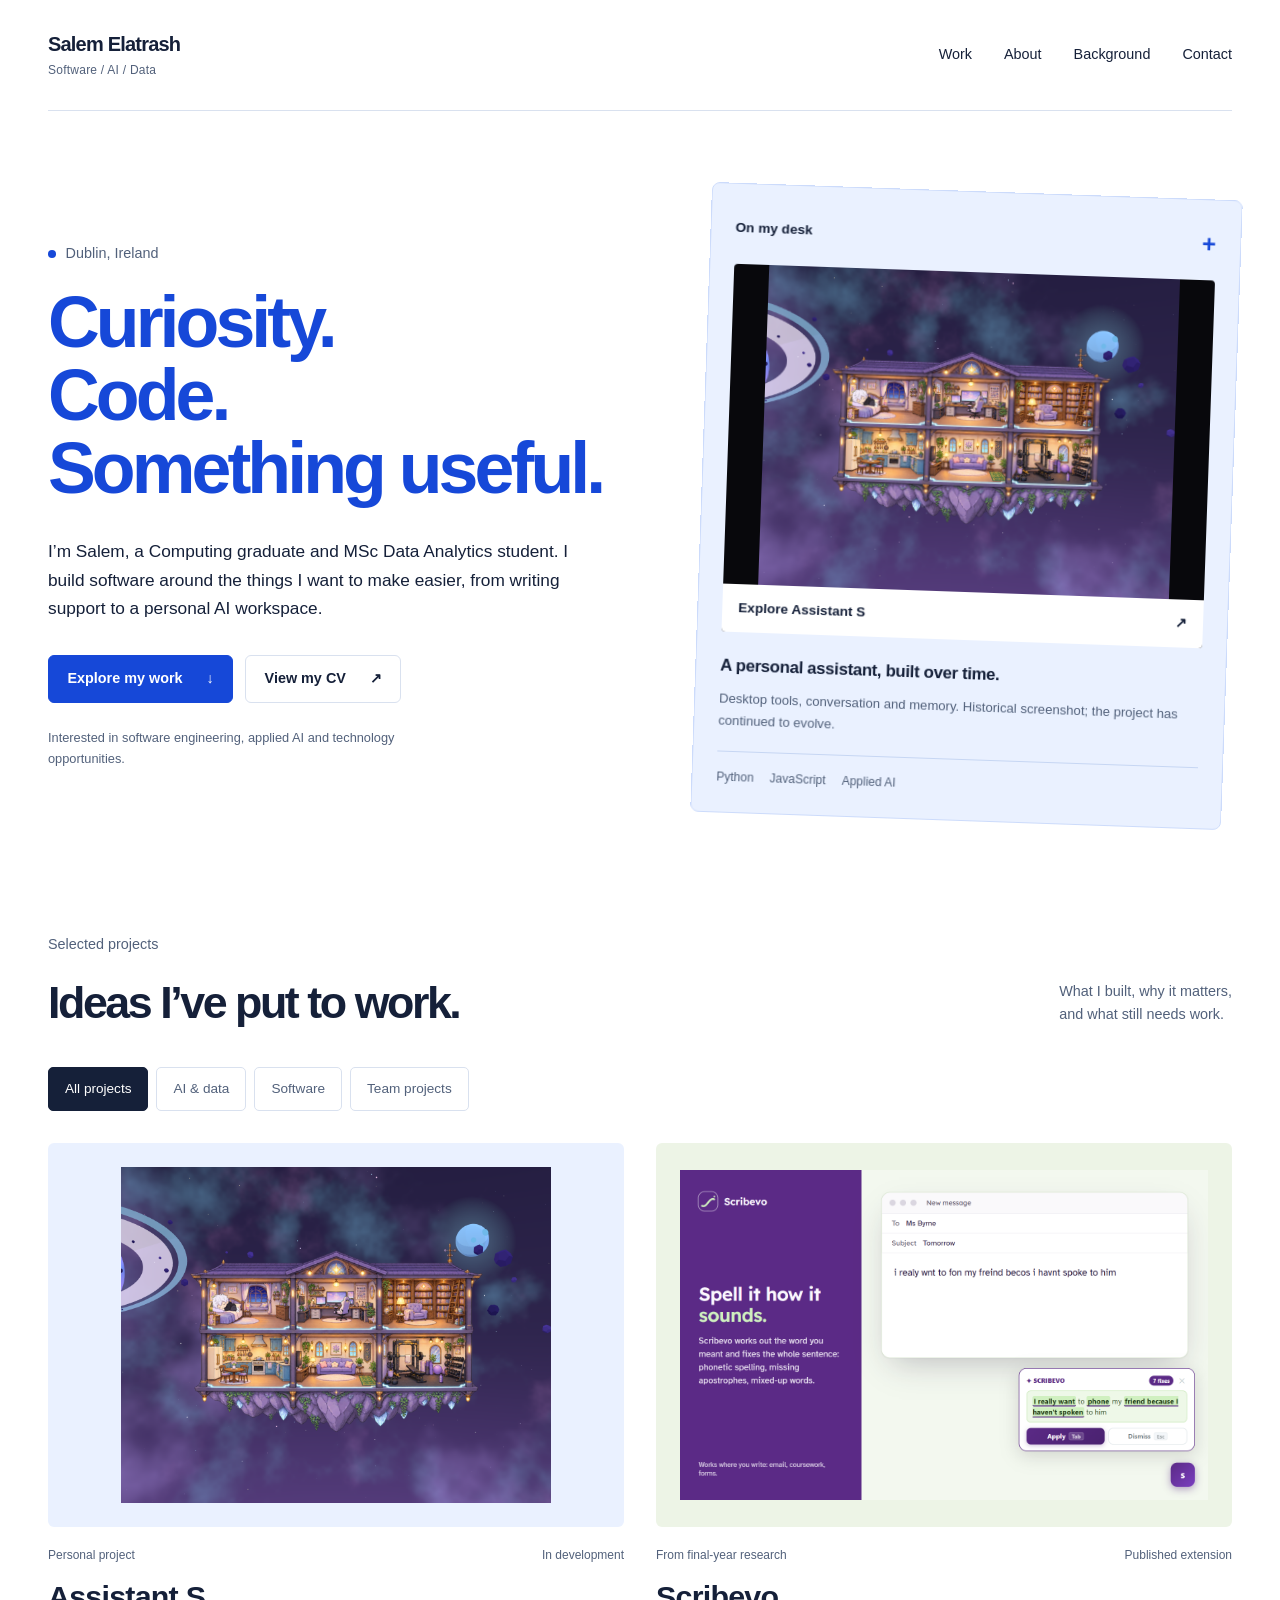
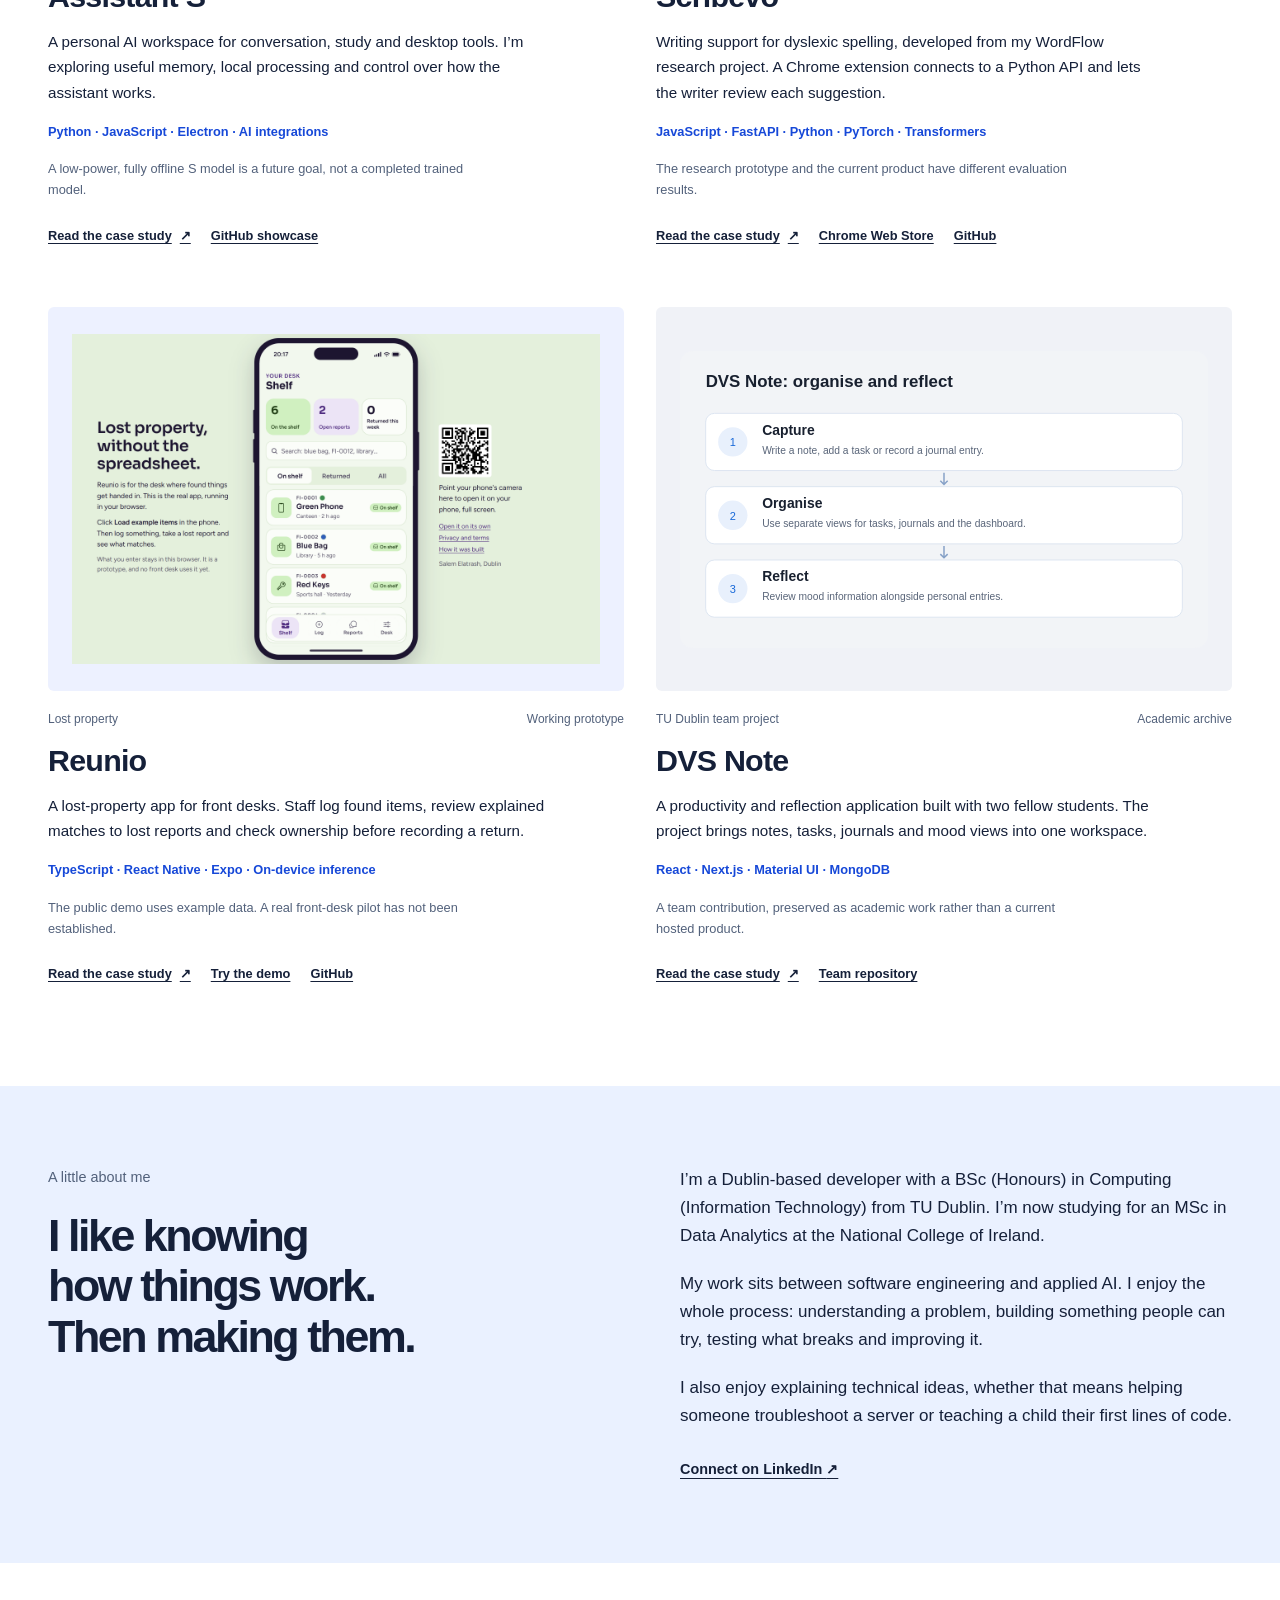
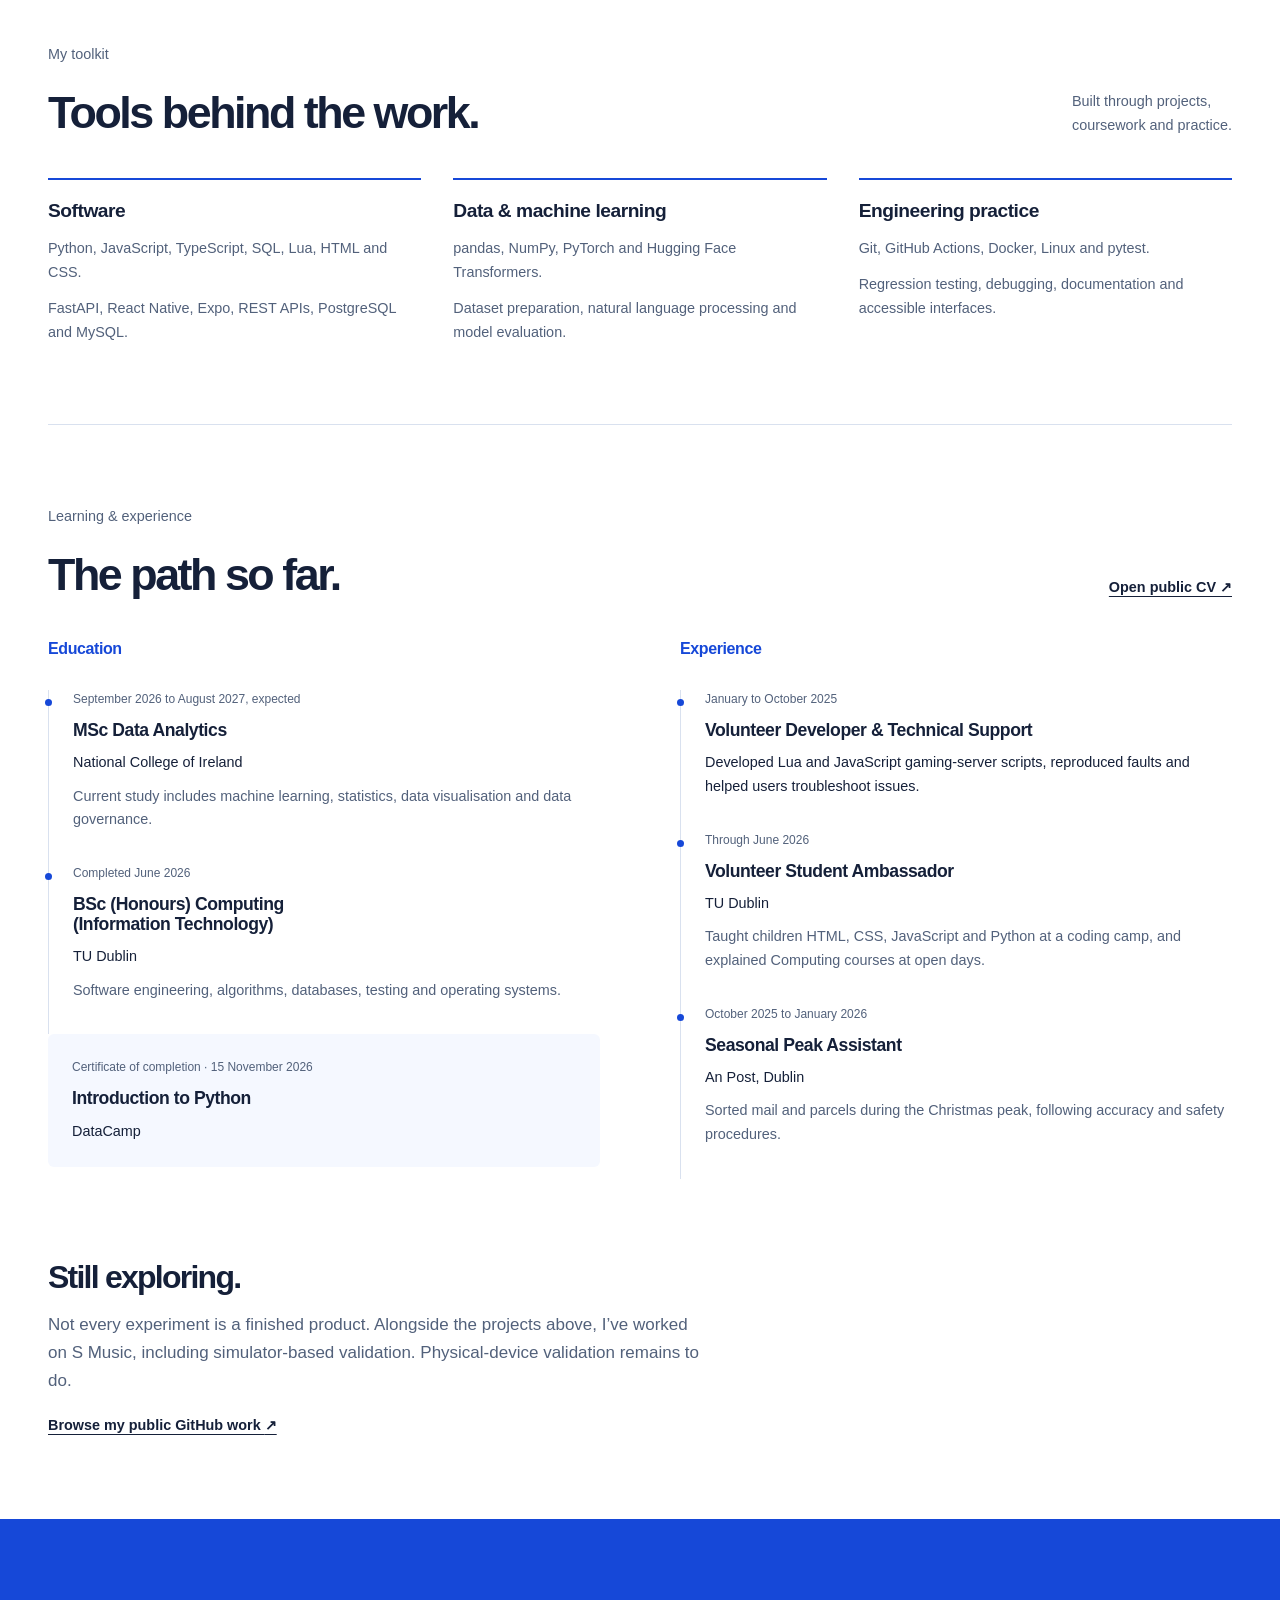
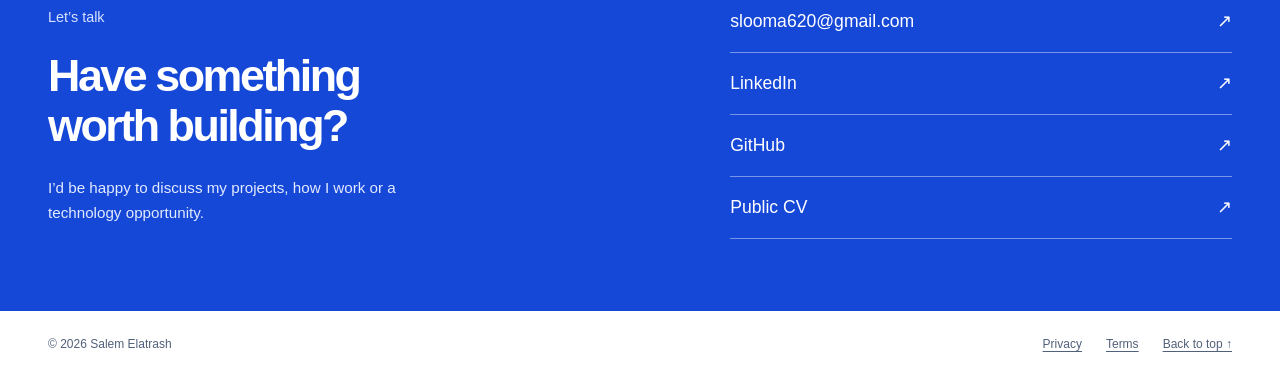
==== commit f34c10bb: "Refresh portfolio homepage with light design, project filters and current Assistant S case study" ====
--- a/index.html
+++ b/index.html
@@ -1,405 +1,72 @@
 <!doctype html>
 <html lang="en-GB">
-  <head>
-    <meta charset="utf-8" />
-    <meta name="viewport" content="width=device-width,initial-scale=1" />
-    <meta
-      http-equiv="Content-Security-Policy"
-      content="default-src 'self'; img-src 'self' data:; style-src 'self'; script-src 'self'; object-src 'none'; base-uri 'self'; form-action 'none'"
-    />
-    <title>Salem Elatrash | Software Engineer</title>
-    <meta
-      name="description"
-      content="Salem Elatrash's software engineering portfolio. Explore Assistant S, Scribevo and Reunio."
-    />
-    <link rel="canonical" href="https://slooma951.github.io/portfolio/" />
-    <meta property="og:title" content="Salem Elatrash | Software Engineer" />
-    <meta
-      property="og:description"
-      content="Software, applied AI and a little imagination."
-    />
-    <meta
-      property="og:image"
-      content="https://slooma951.github.io/portfolio/assets/social.png"
-    />
-    <meta name="theme-color" content="#08080c" />
-    <link rel="icon" href="favicon.svg" />
-    <link rel="stylesheet" href="css/portfolio.css" />
-    <script defer src="js/site.js"></script>
-  </head>
-  <body>
-    <a class="skip" href="#main">Skip to content</a>
-    <div class="cosmos" aria-hidden="true">
-      <div class="orb orb-one"></div>
-      <div class="orb orb-two"></div>
-      <div class="orbit"></div>
-      <div class="stars"></div>
+<head>
+  <meta charset="utf-8">
+  <meta name="viewport" content="width=device-width, initial-scale=1">
+  <meta http-equiv="Content-Security-Policy" content="default-src 'self'; img-src 'self'; style-src 'self'; script-src 'self'; object-src 'none'; base-uri 'self'; form-action 'none'">
+  <title>Salem Elatrash | Portfolio Website</title>
+  <meta name="description" content="Software engineering, applied AI and data projects by Salem Elatrash. Computing graduate and MSc Data Analytics student in Dublin.">
+  <link rel="canonical" href="https://slooma951.github.io/portfolio/">
+  <meta property="og:title" content="Salem Elatrash | Software, AI and data">
+  <meta property="og:description" content="Explore the projects, engineering decisions and learning behind my work.">
+  <meta property="og:image" content="https://slooma951.github.io/portfolio/assets/social.png">
+  <meta property="og:url" content="https://slooma951.github.io/portfolio/">
+  <meta name="twitter:card" content="summary_large_image">
+  <meta name="theme-color" content="#1648d8">
+  <link rel="icon" href="favicon.svg">
+  <link rel="stylesheet" href="css/refresh.css">
+  <script src="js/refresh.js" defer></script>
+</head>
+<body>
+<a class="skip" href="#main">Skip to content</a>
+<header class="site-header wrap">
+  <a class="wordmark" href="#main" aria-label="Salem Elatrash home">Salem Elatrash<span>Software / AI / Data</span></a>
+  <nav aria-label="Main navigation"><a href="#work">Work</a><a href="#about">About</a><a href="#background">Background</a><a href="#contact">Contact</a></nav>
+</header>
+<main id="main">
+  <section class="hero wrap" aria-labelledby="intro-title">
+    <div class="hero-copy"><p class="location">Dublin, Ireland</p>
+      <h1 id="intro-title">Curiosity.<br>Code.<br>Something useful.</h1>
+      <p class="intro">I’m Salem, a Computing graduate and MSc Data Analytics student. I build software around the things I want to make easier, from writing support to a personal AI workspace.</p>
+      <div class="actions"><a class="button primary" href="#work">Explore my work <span aria-hidden="true">↓</span></a><a class="button" href="downloads/Salem_Elatrash_Public_CV.pdf">View my CV <span aria-hidden="true">↗</span></a></div>
+      <p class="hero-note">Interested in software engineering, applied AI and technology opportunities.</p>
     </div>
-    <main id="main">
-      <section class="hero" aria-labelledby="name">
-        <p class="eyebrow">Software engineering · Python · Applied AI</p>
-        <h1 id="name">
-          <span class="sr-only">Salem Elatrash</span>
-          <svg class="signature" viewBox="-40 -673 5330 777" aria-hidden="true" focusable="false">
-            <clipPath id="sig-ink"><path d="M-10 -67L-10 -67Q-10 -106 10 -141Q30 -176 64 -203Q98 -230 139 -243L139 -243Q155 -248 176 -252Q196 -257 212 -257L212 -257Q228 -257 228 -242L228 -242Q228 -231 215 -228L215 -228Q199 -224 183 -222Q166 -221 149 -216L149 -216Q115 -205 86 -182Q56 -160 39 -130Q21 -101 21 -68L21 -68Q21 -31 41 -10Q61 11 93 20Q125 29 162 29L162 29Q214 29 278 16Q341 2 406 -23Q471 -48 529 -82Q587 -116 629 -157Q671 -198 687 -244L687 -244Q690 -252 692 -261Q694 -270 694 -279L694 -279Q694 -307 680 -322Q665 -338 642 -345Q618 -353 592 -355Q565 -357 541 -357L541 -357Q489 -357 437 -352Q384 -348 331 -348L331 -348Q301 -348 268 -353Q235 -358 213 -374Q190 -390 190 -423L190 -423Q190 -466 217 -499Q244 -532 289 -556Q333 -580 386 -595Q438 -611 489 -618Q540 -625 580 -625L580 -625Q603 -625 633 -622Q663 -620 692 -612Q720 -604 739 -587Q757 -571 757 -544L757 -544Q757 -522 746 -512Q735 -502 717 -489L717 -489Q715 -488 713 -486Q710 -485 706 -485L706 -485Q700 -485 695 -489Q689 -494 689 -500L689 -500Q689 -509 698 -513Q707 -517 716 -523Q724 -529 724 -544L724 -544Q724 -562 708 -572Q691 -583 667 -588Q642 -593 619 -594Q595 -596 580 -596L580 -596Q547 -596 504 -590Q461 -585 416 -573Q370 -562 330 -544Q289 -526 262 -500Q234 -475 226 -441L226 -441Q225 -437 225 -433Q224 -430 224 -426L224 -426Q224 -402 243 -391Q262 -381 288 -379Q314 -377 334 -377L334 -377Q387 -377 439 -381Q491 -385 543 -385L543 -385Q574 -385 607 -381Q639 -378 667 -367Q694 -357 711 -336Q728 -316 728 -282L728 -282Q728 -260 719 -237L719 -237Q701 -186 657 -141Q613 -97 552 -61Q491 -25 423 1Q354 27 287 41Q219 55 161 55L161 55Q114 55 75 44Q36 32 13 6Q-10 -21 -10 -67ZM700 -56L700 -56Q700 -80 708 -106Q716 -132 726 -154Q735 -177 741 -188L741 -188Q759 -219 782 -248Q804 -277 830 -299L830 -299Q856 -322 884 -334Q911 -347 939 -347L939 -347Q987 -347 1007 -321Q1027 -296 1027 -267L1027 -267Q1027 -257 1024 -246L1024 -246Q1020 -231 1015 -220Q1009 -209 1001 -209L1001 -209Q994 -209 988 -216Q982 -223 984 -230L984 -230Q986 -237 990 -244Q993 -251 994 -258L994 -258Q995 -263 996 -267Q996 -271 996 -275L996 -275Q996 -302 979 -312Q961 -323 941 -323L941 -323Q918 -323 894 -310Q869 -297 851 -280L851 -280Q829 -258 807 -229Q785 -200 769 -170L769 -170Q767 -165 759 -146Q750 -127 743 -103Q735 -80 735 -60L735 -60Q735 -46 742 -36Q748 -26 764 -26L764 -26Q781 -26 804 -42Q826 -58 850 -81Q873 -105 892 -127Q911 -149 920 -161L920 -161Q926 -169 932 -178Q937 -188 943 -196L943 -196Q946 -200 955 -200L955 -200Q963 -200 972 -195Q980 -191 978 -183L978 -183Q974 -176 964 -152Q953 -129 944 -101Q935 -74 935 -53L935 -53Q935 -27 951 -23L951 -23Q962 -21 975 -31Q987 -41 998 -54Q1008 -67 1013 -73L1013 -73Q1034 -101 1053 -130Q1071 -160 1090 -186L1090 -186Q1096 -194 1104 -194L1104 -194Q1118 -194 1118 -179L1118 -179Q1118 -174 1105 -153Q1092 -133 1074 -107Q1055 -81 1039 -60L1039 -60Q1023 -39 1003 -19Q983 1 952 1L952 1Q923 1 913 -12Q902 -25 902 -41L902 -41Q902 -55 905 -70Q908 -86 911 -97L911 -97L907 -100Q898 -89 880 -72Q862 -55 840 -37Q818 -20 797 -8Q775 4 758 4L758 4Q725 4 713 -13Q700 -31 700 -56ZM1078 -81L1078 -81Q1078 -119 1091 -168Q1103 -217 1124 -270Q1144 -323 1170 -374Q1196 -425 1223 -467Q1250 -509 1274 -536L1274 -536Q1295 -559 1315 -571Q1334 -584 1356 -592L1356 -592Q1371 -598 1386 -598L1386 -598Q1406 -598 1421 -588Q1435 -578 1435 -555L1435 -555Q1435 -533 1419 -504Q1403 -476 1379 -447Q1355 -418 1330 -393Q1305 -368 1286 -352L1286 -352Q1244 -317 1205 -286Q1166 -256 1140 -225L1140 -225Q1126 -186 1118 -149Q1110 -113 1110 -84L1110 -84Q1110 -58 1120 -41Q1129 -24 1153 -24L1153 -24Q1177 -24 1199 -39Q1221 -55 1242 -79Q1262 -103 1279 -127L1279 -127Q1291 -144 1303 -160Q1314 -177 1321 -187L1321 -187Q1325 -194 1334 -194L1334 -194Q1345 -194 1345 -183L1345 -183Q1345 -176 1339 -165L1339 -165Q1327 -145 1308 -117Q1289 -89 1265 -62Q1241 -35 1212 -17Q1182 1 1148 1L1148 1Q1108 1 1093 -23Q1078 -47 1078 -81ZM1298 -516L1298 -516Q1276 -492 1252 -454Q1227 -416 1203 -370Q1179 -324 1159 -277L1159 -277Q1191 -306 1217 -326Q1243 -347 1269 -370L1269 -370Q1292 -390 1319 -419Q1345 -449 1368 -481Q1391 -513 1400 -540L1400 -540Q1403 -551 1403 -557L1403 -557Q1403 -573 1387 -573L1387 -573Q1383 -573 1379 -572Q1374 -571 1369 -569L1369 -569Q1351 -562 1334 -549Q1316 -536 1298 -516ZM1295 -92L1295 -92Q1295 -122 1310 -163Q1325 -205 1352 -245Q1378 -285 1413 -311Q1448 -338 1488 -338L1488 -338Q1514 -338 1530 -323Q1545 -309 1545 -287L1545 -287Q1545 -245 1518 -206Q1491 -167 1448 -142Q1405 -117 1356 -117L1356 -117Q1350 -117 1344 -117Q1338 -118 1332 -119L1332 -119Q1329 -106 1329 -89L1329 -89Q1329 -63 1342 -41Q1354 -19 1390 -19L1390 -19Q1420 -19 1448 -34Q1476 -49 1495 -68L1495 -68Q1514 -87 1527 -102Q1540 -117 1554 -136Q1568 -156 1589 -188L1589 -188Q1593 -195 1601 -195L1601 -195Q1615 -195 1615 -180L1615 -180Q1615 -175 1613 -172L1613 -172Q1586 -126 1553 -84Q1520 -43 1480 -16Q1439 10 1388 10L1388 10Q1336 10 1316 -20Q1295 -51 1295 -92ZM1363 -148L1363 -148Q1401 -148 1435 -168Q1468 -189 1490 -220Q1511 -251 1511 -283L1511 -283Q1511 -294 1506 -301Q1500 -308 1487 -308L1487 -308Q1461 -308 1437 -290Q1413 -273 1394 -246Q1374 -220 1361 -194Q1347 -168 1341 -150L1341 -150Q1346 -149 1352 -148Q1357 -148 1363 -148ZM1538 -96Q1534 -101 1538 -108L1538 -108Q1546 -123 1563 -148Q1579 -173 1597 -200Q1615 -227 1630 -248Q1645 -269 1649 -275L1649 -275Q1666 -297 1691 -317Q1715 -337 1747 -337L1747 -337Q1793 -337 1793 -296L1793 -296Q1793 -277 1784 -252Q1775 -227 1758 -194L1758 -194Q1790 -227 1814 -248Q1837 -269 1860 -287L1860 -287Q1883 -306 1908 -306L1908 -306Q1929 -306 1944 -291Q1958 -276 1958 -247L1958 -247Q1958 -238 1957 -226Q1955 -215 1950 -195L1950 -195Q1984 -232 2023 -260Q2061 -288 2095 -306Q2128 -325 2147 -330L2147 -330Q2157 -333 2167 -335Q2176 -337 2184 -337L2184 -337Q2194 -337 2200 -332Q2206 -327 2206 -313L2206 -313Q2206 -299 2188 -273Q2170 -248 2145 -215Q2119 -183 2096 -150Q2073 -117 2063 -88L2063 -88Q2058 -71 2058 -63L2058 -63Q2058 -36 2083 -36L2083 -36Q2100 -36 2124 -52L2124 -52Q2150 -69 2180 -107Q2210 -145 2236 -185L2236 -185Q2242 -194 2252 -194L2252 -194Q2259 -194 2261 -190Q2263 -187 2263 -184L2263 -184Q2263 -179 2254 -160Q2244 -141 2222 -112L2222 -112Q2194 -75 2172 -53Q2149 -32 2135 -24L2135 -24Q2122 -16 2108 -12Q2094 -9 2080 -9L2080 -9Q2048 -9 2034 -22Q2020 -36 2020 -55L2020 -55Q2020 -81 2038 -114Q2055 -147 2079 -180Q2103 -214 2125 -241Q2146 -268 2154 -280L2154 -280Q2158 -285 2158 -290L2158 -290Q2158 -298 2147 -298L2147 -298Q2141 -298 2133 -295L2133 -295Q2092 -278 2052 -248Q2012 -219 1981 -189Q1949 -159 1932 -139L1932 -139Q1928 -125 1921 -101Q1914 -78 1902 -60Q1890 -42 1871 -42L1871 -42Q1862 -42 1857 -48Q1851 -55 1851 -62L1851 -62Q1851 -88 1867 -110Q1883 -132 1904 -151L1904 -151Q1909 -168 1918 -195Q1927 -223 1927 -242L1927 -242Q1927 -258 1920 -267Q1912 -276 1901 -276L1901 -276Q1888 -276 1875 -266L1875 -266Q1826 -232 1788 -182Q1750 -133 1720 -86L1720 -86Q1704 -63 1691 -38Q1677 -13 1661 10L1661 10Q1658 14 1655 16Q1652 18 1646 18L1646 18Q1641 18 1635 15Q1629 12 1629 7L1629 7Q1629 4 1630 0Q1631 -4 1632 -7L1632 -7Q1643 -32 1663 -71Q1683 -110 1705 -153Q1727 -197 1742 -234Q1757 -271 1757 -291L1757 -291Q1757 -297 1755 -302Q1752 -308 1744 -308L1744 -308Q1731 -308 1714 -295Q1696 -283 1678 -262L1678 -262Q1668 -250 1652 -227Q1636 -205 1619 -179Q1602 -154 1588 -132Q1573 -110 1565 -101L1565 -101Q1558 -91 1548 -91L1548 -91Q1541 -91 1538 -96ZM2419 -82L2419 -82Q2419 -113 2433 -143L2433 -143Q2471 -228 2546 -280Q2620 -332 2717 -358L2717 -358Q2681 -385 2681 -422L2681 -422Q2681 -441 2689 -459Q2696 -477 2706 -493L2706 -493Q2730 -529 2770 -557Q2810 -585 2859 -604Q2908 -623 2960 -633Q3011 -643 3057 -643L3057 -643Q3084 -643 3113 -637Q3141 -632 3160 -617Q3179 -602 3179 -572L3179 -572Q3179 -545 3157 -519Q3134 -494 3100 -494L3100 -494Q3092 -494 3083 -497Q3073 -501 3073 -510L3073 -510Q3073 -515 3078 -520Q3082 -525 3089 -525L3089 -525Q3094 -525 3098 -523Q3101 -521 3105 -521L3105 -521Q3125 -521 3136 -539Q3147 -558 3147 -571L3147 -571Q3147 -591 3134 -600Q3121 -610 3103 -613Q3084 -616 3066 -616L3066 -616Q3023 -616 2975 -607Q2927 -598 2881 -581Q2834 -564 2796 -538Q2758 -512 2735 -478L2735 -478Q2727 -465 2721 -451Q2715 -437 2715 -422L2715 -422Q2715 -403 2727 -389Q2738 -375 2757 -366L2757 -366Q2795 -373 2833 -376Q2870 -379 2908 -379L2908 -379Q2916 -379 2933 -376Q2950 -374 2950 -362L2950 -362Q2950 -352 2938 -344Q2926 -336 2911 -331Q2896 -326 2886 -325L2886 -325Q2861 -322 2836 -322L2836 -322Q2816 -322 2796 -325Q2775 -328 2756 -335L2756 -335Q2750 -334 2745 -333Q2739 -332 2733 -330L2733 -330Q2642 -308 2570 -261Q2498 -214 2463 -134L2463 -134Q2452 -109 2452 -84L2452 -84Q2452 -48 2473 -23Q2493 2 2525 17Q2557 32 2595 39Q2633 45 2667 45L2667 45L2679 45Q2775 45 2866 13Q2956 -19 3028 -75L3028 -75Q3044 -88 3061 -104Q3077 -120 3087 -136L3087 -136Q3095 -148 3100 -161Q3104 -175 3104 -188L3104 -188Q3104 -209 3095 -217Q3085 -226 3073 -228Q3061 -230 3052 -232Q3042 -234 3042 -244L3042 -244Q3042 -251 3047 -255Q3052 -259 3059 -259L3059 -259Q3095 -259 3117 -238Q3138 -218 3138 -188L3138 -188Q3138 -171 3132 -154Q3126 -137 3117 -122L3117 -122Q3104 -102 3083 -82Q3062 -63 3042 -48L3042 -48Q2966 9 2874 42Q2781 74 2680 74L2680 74L2668 74Q2627 74 2584 66Q2540 57 2503 39Q2465 20 2442 -9Q2419 -39 2419 -82ZM3162 -81L3162 -81Q3162 -119 3175 -168Q3187 -217 3208 -270Q3228 -323 3254 -374Q3280 -425 3307 -467Q3334 -509 3358 -536L3358 -536Q3379 -559 3399 -571Q3418 -584 3440 -592L3440 -592Q3455 -598 3470 -598L3470 -598Q3490 -598 3505 -588Q3519 -578 3519 -555L3519 -555Q3519 -533 3503 -504Q3487 -476 3463 -447Q3439 -418 3414 -393Q3389 -368 3370 -352L3370 -352Q3328 -317 3289 -286Q3250 -256 3224 -225L3224 -225Q3210 -186 3202 -149Q3194 -113 3194 -84L3194 -84Q3194 -58 3204 -41Q3213 -24 3237 -24L3237 -24Q3261 -24 3283 -39Q3305 -55 3326 -79Q3346 -103 3363 -127L3363 -127Q3375 -144 3387 -160Q3398 -177 3405 -187L3405 -187Q3409 -194 3418 -194L3418 -194Q3429 -194 3429 -183L3429 -183Q3429 -176 3423 -165L3423 -165Q3411 -145 3392 -117Q3373 -89 3349 -62Q3325 -35 3296 -17Q3266 1 3232 1L3232 1Q3192 1 3177 -23Q3162 -47 3162 -81ZM3382 -516L3382 -516Q3360 -492 3336 -454Q3311 -416 3287 -370Q3263 -324 3243 -277L3243 -277Q3275 -306 3301 -326Q3327 -347 3353 -370L3353 -370Q3376 -390 3403 -419Q3429 -449 3452 -481Q3475 -513 3484 -540L3484 -540Q3487 -551 3487 -557L3487 -557Q3487 -573 3471 -573L3471 -573Q3467 -573 3463 -572Q3458 -571 3453 -569L3453 -569Q3435 -562 3418 -549Q3400 -536 3382 -516ZM3361 -56L3361 -56Q3361 -80 3369 -106Q3377 -132 3387 -154Q3396 -177 3402 -188L3402 -188Q3420 -219 3443 -248Q3465 -277 3491 -299L3491 -299Q3517 -322 3545 -334Q3572 -347 3600 -347L3600 -347Q3648 -347 3668 -321Q3688 -296 3688 -267L3688 -267Q3688 -257 3685 -246L3685 -246Q3681 -231 3676 -220Q3670 -209 3662 -209L3662 -209Q3655 -209 3649 -216Q3643 -223 3645 -230L3645 -230Q3647 -237 3651 -244Q3654 -251 3655 -258L3655 -258Q3656 -263 3657 -267Q3657 -271 3657 -275L3657 -275Q3657 -302 3640 -312Q3622 -323 3602 -323L3602 -323Q3579 -323 3555 -310Q3530 -297 3512 -280L3512 -280Q3490 -258 3468 -229Q3446 -200 3430 -170L3430 -170Q3428 -165 3420 -146Q3411 -127 3404 -103Q3396 -80 3396 -60L3396 -60Q3396 -46 3403 -36Q3409 -26 3425 -26L3425 -26Q3442 -26 3465 -42Q3487 -58 3511 -81Q3534 -105 3553 -127Q3572 -149 3581 -161L3581 -161Q3587 -169 3593 -178Q3598 -188 3604 -196L3604 -196Q3607 -200 3616 -200L3616 -200Q3624 -200 3633 -195Q3641 -191 3639 -183L3639 -183Q3635 -176 3625 -152Q3614 -129 3605 -101Q3596 -74 3596 -53L3596 -53Q3596 -27 3612 -23L3612 -23Q3623 -21 3636 -31Q3648 -41 3659 -54Q3669 -67 3674 -73L3674 -73Q3695 -101 3714 -130Q3732 -160 3751 -186L3751 -186Q3757 -194 3765 -194L3765 -194Q3779 -194 3779 -179L3779 -179Q3779 -174 3766 -153Q3753 -133 3735 -107Q3716 -81 3700 -60L3700 -60Q3684 -39 3664 -19Q3644 1 3613 1L3613 1Q3584 1 3574 -12Q3563 -25 3563 -41L3563 -41Q3563 -55 3566 -70Q3569 -86 3572 -97L3572 -97L3568 -100Q3559 -89 3541 -72Q3523 -55 3501 -37Q3479 -20 3458 -8Q3436 4 3419 4L3419 4Q3386 4 3374 -13Q3361 -31 3361 -56ZM3735 -322L3735 -322Q3735 -339 3753 -342L3753 -342Q3775 -347 3798 -350Q3821 -353 3843 -355L3843 -355Q3849 -366 3860 -389Q3871 -412 3885 -438Q3899 -465 3913 -486Q3926 -508 3935 -517L3935 -517Q3941 -523 3948 -523L3948 -523Q3955 -523 3960 -519Q3965 -515 3965 -509L3965 -509Q3965 -506 3962 -501L3962 -501Q3937 -470 3920 -433Q3903 -396 3886 -361L3886 -361Q3904 -363 3924 -365Q3944 -367 3963 -367L3963 -367Q3969 -367 3975 -365Q3980 -363 3980 -356L3980 -356Q3980 -350 3975 -346Q3969 -342 3962 -340L3962 -340Q3940 -336 3917 -333Q3893 -331 3870 -328L3870 -328Q3857 -298 3840 -261Q3823 -224 3808 -184Q3792 -145 3782 -108Q3772 -71 3772 -41L3772 -41Q3772 -36 3773 -24Q3773 -13 3777 -4Q3781 5 3789 5L3789 5Q3806 5 3813 -4Q3820 -13 3829 -13L3829 -13Q3836 -13 3842 -9Q3847 -5 3847 1L3847 1Q3847 10 3836 18Q3824 26 3809 31Q3794 36 3785 36L3785 36Q3765 36 3755 24Q3745 11 3742 -6Q3739 -23 3739 -36L3739 -36Q3739 -77 3754 -128Q3769 -179 3790 -230Q3810 -281 3827 -321L3827 -321Q3809 -320 3788 -315Q3766 -310 3749 -310L3749 -310Q3735 -310 3735 -322ZM3898 -103L3898 -103Q3898 -108 3901 -112L3901 -112Q3916 -133 3939 -166Q3961 -200 3983 -236Q4004 -273 4017 -302L4017 -302Q4021 -311 4026 -321Q4030 -331 4034 -340L4034 -340Q4038 -347 4045 -352Q4052 -358 4061 -358L4061 -358Q4069 -358 4077 -351Q4085 -345 4085 -337L4085 -337Q4085 -328 4079 -314Q4072 -301 4065 -287Q4058 -273 4058 -262L4058 -262Q4058 -253 4073 -250Q4088 -247 4095 -247L4095 -247Q4122 -247 4140 -258Q4158 -269 4165 -269L4165 -269Q4171 -269 4176 -264Q4180 -260 4180 -255L4180 -255Q4180 -248 4174 -243L4174 -243Q4160 -230 4141 -206Q4122 -182 4103 -154Q4084 -126 4070 -99L4070 -99Q4066 -89 4059 -71Q4051 -53 4051 -37L4051 -37Q4051 -10 4070 -10L4070 -10Q4078 -10 4089 -16Q4099 -22 4109 -30L4109 -30Q4133 -52 4152 -73Q4170 -95 4189 -122Q4208 -149 4233 -187L4233 -187Q4237 -194 4247 -194L4247 -194Q4260 -194 4260 -182L4260 -182Q4260 -176 4254 -165L4254 -165Q4240 -140 4218 -110Q4195 -80 4172 -53Q4148 -27 4130 -13L4130 -13Q4098 14 4064 14L4064 14Q4045 14 4032 2Q4018 -10 4018 -36L4018 -36Q4018 -57 4026 -79Q4034 -102 4041 -115L4041 -115Q4057 -147 4075 -174Q4093 -202 4102 -214L4102 -214Q4084 -213 4060 -223Q4035 -233 4025 -249L4025 -249Q4012 -230 3988 -187Q3964 -145 3927 -98L3927 -98Q3921 -90 3913 -90L3913 -90Q3898 -90 3898 -103ZM4191 -56L4191 -56Q4191 -80 4199 -106Q4207 -132 4217 -154Q4226 -177 4232 -188L4232 -188Q4250 -219 4273 -248Q4295 -277 4321 -299L4321 -299Q4347 -322 4375 -334Q4402 -347 4430 -347L4430 -347Q4478 -347 4498 -321Q4518 -296 4518 -267L4518 -267Q4518 -257 4515 -246L4515 -246Q4511 -231 4506 -220Q4500 -209 4492 -209L4492 -209Q4485 -209 4479 -216Q4473 -223 4475 -230L4475 -230Q4477 -237 4481 -244Q4484 -251 4485 -258L4485 -258Q4486 -263 4487 -267Q4487 -271 4487 -275L4487 -275Q4487 -302 4470 -312Q4452 -323 4432 -323L4432 -323Q4409 -323 4385 -310Q4360 -297 4342 -280L4342 -280Q4320 -258 4298 -229Q4276 -200 4260 -170L4260 -170Q4258 -165 4250 -146Q4241 -127 4234 -103Q4226 -80 4226 -60L4226 -60Q4226 -46 4233 -36Q4239 -26 4255 -26L4255 -26Q4272 -26 4295 -42Q4317 -58 4341 -81Q4364 -105 4383 -127Q4402 -149 4411 -161L4411 -161Q4417 -169 4423 -178Q4428 -188 4434 -196L4434 -196Q4437 -200 4446 -200L4446 -200Q4454 -200 4463 -195Q4471 -191 4469 -183L4469 -183Q4465 -176 4455 -152Q4444 -129 4435 -101Q4426 -74 4426 -53L4426 -53Q4426 -27 4442 -23L4442 -23Q4453 -21 4466 -31Q4478 -41 4489 -54Q4499 -67 4504 -73L4504 -73Q4525 -101 4544 -130Q4562 -160 4581 -186L4581 -186Q4587 -194 4595 -194L4595 -194Q4609 -194 4609 -179L4609 -179Q4609 -174 4596 -153Q4583 -133 4565 -107Q4546 -81 4530 -60L4530 -60Q4514 -39 4494 -19Q4474 1 4443 1L4443 1Q4414 1 4404 -12Q4393 -25 4393 -41L4393 -41Q4393 -55 4396 -70Q4399 -86 4402 -97L4402 -97L4398 -100Q4389 -89 4371 -72Q4353 -55 4331 -37Q4309 -20 4288 -8Q4266 4 4249 4L4249 4Q4216 4 4204 -13Q4191 -31 4191 -56ZM4503 -52L4503 -52Q4503 -68 4517 -80Q4530 -93 4562 -93L4562 -93Q4582 -93 4610 -87L4610 -87Q4631 -82 4655 -74Q4678 -66 4703 -67L4703 -67Q4710 -78 4711 -85Q4712 -92 4712 -102L4712 -102Q4712 -135 4702 -157Q4691 -179 4678 -200Q4664 -221 4655 -251L4655 -251Q4642 -229 4622 -193Q4602 -158 4556 -97L4556 -97Q4553 -92 4544 -92L4544 -92Q4529 -92 4529 -105L4529 -105Q4529 -108 4534 -114Q4538 -120 4554 -145L4554 -145Q4572 -174 4596 -210Q4620 -247 4642 -291L4642 -291Q4643 -308 4649 -324Q4655 -340 4663 -353L4663 -353Q4674 -371 4686 -379Q4698 -388 4708 -388L4708 -388Q4727 -388 4727 -366L4727 -366Q4727 -351 4715 -327L4715 -327Q4708 -312 4697 -301Q4686 -291 4678 -283L4678 -283Q4680 -258 4690 -238Q4700 -218 4713 -199Q4725 -180 4734 -158Q4743 -136 4743 -105L4743 -105Q4743 -85 4736 -68L4736 -68Q4758 -67 4782 -84Q4805 -102 4827 -130Q4848 -158 4865 -187L4865 -187Q4870 -194 4878 -194L4878 -194Q4883 -194 4888 -191Q4893 -188 4893 -181L4893 -181Q4893 -177 4890 -171L4890 -171Q4861 -119 4835 -90Q4808 -62 4781 -51Q4754 -40 4721 -38L4721 -38Q4696 -15 4668 -2Q4639 10 4604 10L4604 10Q4555 10 4529 -10Q4503 -30 4503 -52ZM4599 -14L4599 -14Q4622 -14 4639 -21Q4656 -28 4676 -41L4676 -41Q4655 -44 4641 -48Q4627 -53 4605 -58L4605 -58Q4577 -64 4561 -64L4561 -64Q4532 -64 4532 -50L4532 -50Q4532 -39 4551 -26Q4570 -14 4599 -14ZM4811 -18L4811 -18Q4811 -24 4812 -27L4812 -27Q4824 -74 4844 -130Q4863 -187 4886 -242Q4908 -298 4929 -342L4929 -342Q4944 -374 4965 -414Q4985 -455 5012 -495Q5038 -536 5071 -568Q5103 -600 5142 -615L5142 -615Q5157 -621 5172 -621L5172 -621Q5192 -621 5207 -611Q5221 -601 5221 -578L5221 -578Q5221 -556 5205 -527Q5189 -499 5165 -470Q5141 -441 5116 -416Q5091 -391 5072 -375L5072 -375Q5028 -339 4989 -308Q4949 -277 4922 -244L4922 -244Q4904 -194 4897 -161L4897 -161Q4925 -199 4965 -238Q5005 -278 5040 -305L5040 -305Q5059 -320 5087 -338Q5115 -356 5143 -356L5143 -356Q5163 -356 5175 -346Q5187 -336 5187 -319L5187 -319Q5187 -296 5164 -269L5164 -269Q5141 -242 5114 -203Q5086 -164 5067 -124Q5047 -84 5047 -51L5047 -51Q5047 -35 5056 -28Q5065 -21 5077 -21L5077 -21Q5095 -21 5110 -33L5110 -33Q5135 -52 5157 -78Q5178 -104 5196 -130Q5214 -156 5227 -175L5227 -175Q5237 -191 5250 -191L5250 -191Q5260 -191 5260 -180L5260 -180Q5260 -177 5259 -173Q5258 -169 5255 -164L5255 -164Q5241 -139 5219 -109Q5196 -79 5173 -52Q5150 -26 5131 -13L5131 -13Q5105 7 5071 7L5071 7Q5046 7 5028 -7Q5009 -21 5009 -49L5009 -49Q5009 -88 5030 -131Q5051 -174 5081 -214Q5111 -255 5137 -286L5137 -286Q5153 -303 5153 -315L5153 -315Q5153 -324 5144 -325L5144 -325Q5141 -326 5136 -326L5136 -326Q5114 -326 5092 -310Q5070 -294 5056 -283L5056 -283Q5010 -247 4967 -199Q4924 -151 4896 -111L4896 -111Q4886 -96 4879 -74Q4872 -53 4867 -34Q4861 -15 4854 -7L4854 -7Q4844 5 4832 5L4832 5Q4823 5 4817 -1Q4811 -8 4811 -18ZM5155 -592L5155 -592Q5124 -580 5095 -550Q5065 -520 5038 -478Q5010 -436 4986 -389Q4962 -343 4943 -298L4943 -298Q4976 -328 5003 -349Q5029 -370 5055 -393L5055 -393Q5078 -413 5105 -442Q5131 -472 5154 -504Q5176 -536 5185 -563L5185 -563Q5187 -568 5188 -572Q5189 -577 5189 -580L5189 -580Q5189 -596 5173 -596L5173 -596Q5169 -596 5165 -595Q5160 -594 5155 -592Z" /></clipPath>
-            <g clip-path="url(#sig-ink)">
-              <path pathLength="1" d="M-10 -67L-10 -67Q-10 -106 10 -141Q30 -176 64 -203Q98 -230 139 -243L139 -243Q155 -248 176 -252Q196 -257 212 -257L212 -257Q228 -257 228 -242L228 -242Q228 -231 215 -228L215 -228Q199 -224 183 -222Q166 -221 149 -216L149 -216Q115 -205 86 -182Q56 -160 39 -130Q21 -101 21 -68L21 -68Q21 -31 41 -10Q61 11 93 20Q125 29 162 29L162 29Q214 29 278 16Q341 2 406 -23Q471 -48 529 -82Q587 -116 629 -157Q671 -198 687 -244L687 -244Q690 -252 692 -261Q694 -270 694 -279L694 -279Q694 -307 680 -322Q665 -338 642 -345Q618 -353 592 -355Q565 -357 541 -357L541 -357Q489 -357 437 -352Q384 -348 331 -348L331 -348Q301 -348 268 -353Q235 -358 213 -374Q190 -390 190 -423L190 -423Q190 -466 217 -499Q244 -532 289 -556Q333 -580 386 -595Q438 -611 489 -618Q540 -625 580 -625L580 -625Q603 -625 633 -622Q663 -620 692 -612Q720 -604 739 -587Q757 -571 757 -544L757 -544Q757 -522 746 -512Q735 -502 717 -489L717 -489Q715 -488 713 -486Q710 -485 706 -485L706 -485Q700 -485 695 -489Q689 -494 689 -500L689 -500Q689 -509 698 -513Q707 -517 716 -523Q724 -529 724 -544L724 -544Q724 -562 708 -572Q691 -583 667 -588Q642 -593 619 -594Q595 -596 580 -596L580 -596Q547 -596 504 -590Q461 -585 416 -573Q370 -562 330 -544Q289 -526 262 -500Q234 -475 226 -441L226 -441Q225 -437 225 -433Q224 -430 224 -426L224 -426Q224 -402 243 -391Q262 -381 288 -379Q314 -377 334 -377L334 -377Q387 -377 439 -381Q491 -385 543 -385L543 -385Q574 -385 607 -381Q639 -378 667 -367Q694 -357 711 -336Q728 -316 728 -282L728 -282Q728 -260 719 -237L719 -237Q701 -186 657 -141Q613 -97 552 -61Q491 -25 423 1Q354 27 287 41Q219 55 161 55L161 55Q114 55 75 44Q36 32 13 6Q-10 -21 -10 -67Z" />
-              <path pathLength="1" d="M700 -56L700 -56Q700 -80 708 -106Q716 -132 726 -154Q735 -177 741 -188L741 -188Q759 -219 782 -248Q804 -277 830 -299L830 -299Q856 -322 884 -334Q911 -347 939 -347L939 -347Q987 -347 1007 -321Q1027 -296 1027 -267L1027 -267Q1027 -257 1024 -246L1024 -246Q1020 -231 1015 -220Q1009 -209 1001 -209L1001 -209Q994 -209 988 -216Q982 -223 984 -230L984 -230Q986 -237 990 -244Q993 -251 994 -258L994 -258Q995 -263 996 -267Q996 -271 996 -275L996 -275Q996 -302 979 -312Q961 -323 941 -323L941 -323Q918 -323 894 -310Q869 -297 851 -280L851 -280Q829 -258 807 -229Q785 -200 769 -170L769 -170Q767 -165 759 -146Q750 -127 743 -103Q735 -80 735 -60L735 -60Q735 -46 742 -36Q748 -26 764 -26L764 -26Q781 -26 804 -42Q826 -58 850 -81Q873 -105 892 -127Q911 -149 920 -161L920 -161Q926 -169 932 -178Q937 -188 943 -196L943 -196Q946 -200 955 -200L955 -200Q963 -200 972 -195Q980 -191 978 -183L978 -183Q974 -176 964 -152Q953 -129 944 -101Q935 -74 935 -53L935 -53Q935 -27 951 -23L951 -23Q962 -21 975 -31Q987 -41 998 -54Q1008 -67 1013 -73L1013 -73Q1034 -101 1053 -130Q1071 -160 1090 -186L1090 -186Q1096 -194 1104 -194L1104 -194Q1118 -194 1118 -179L1118 -179Q1118 -174 1105 -153Q1092 -133 1074 -107Q1055 -81 1039 -60L1039 -60Q1023 -39 1003 -19Q983 1 952 1L952 1Q923 1 913 -12Q902 -25 902 -41L902 -41Q902 -55 905 -70Q908 -86 911 -97L911 -97L907 -100Q898 -89 880 -72Q862 -55 840 -37Q818 -20 797 -8Q775 4 758 4L758 4Q725 4 713 -13Q700 -31 700 -56Z" />
-              <path pathLength="1" d="M1078 -81L1078 -81Q1078 -119 1091 -168Q1103 -217 1124 -270Q1144 -323 1170 -374Q1196 -425 1223 -467Q1250 -509 1274 -536L1274 -536Q1295 -559 1315 -571Q1334 -584 1356 -592L1356 -592Q1371 -598 1386 -598L1386 -598Q1406 -598 1421 -588Q1435 -578 1435 -555L1435 -555Q1435 -533 1419 -504Q1403 -476 1379 -447Q1355 -418 1330 -393Q1305 -368 1286 -352L1286 -352Q1244 -317 1205 -286Q1166 -256 1140 -225L1140 -225Q1126 -186 1118 -149Q1110 -113 1110 -84L1110 -84Q1110 -58 1120 -41Q1129 -24 1153 -24L1153 -24Q1177 -24 1199 -39Q1221 -55 1242 -79Q1262 -103 1279 -127L1279 -127Q1291 -144 1303 -160Q1314 -177 1321 -187L1321 -187Q1325 -194 1334 -194L1334 -194Q1345 -194 1345 -183L1345 -183Q1345 -176 1339 -165L1339 -165Q1327 -145 1308 -117Q1289 -89 1265 -62Q1241 -35 1212 -17Q1182 1 1148 1L1148 1Q1108 1 1093 -23Q1078 -47 1078 -81ZM1298 -516L1298 -516Q1276 -492 1252 -454Q1227 -416 1203 -370Q1179 -324 1159 -277L1159 -277Q1191 -306 1217 -326Q1243 -347 1269 -370L1269 -370Q1292 -390 1319 -419Q1345 -449 1368 -481Q1391 -513 1400 -540L1400 -540Q1403 -551 1403 -557L1403 -557Q1403 -573 1387 -573L1387 -573Q1383 -573 1379 -572Q1374 -571 1369 -569L1369 -569Q1351 -562 1334 -549Q1316 -536 1298 -516Z" />
-              <path pathLength="1" d="M1295 -92L1295 -92Q1295 -122 1310 -163Q1325 -205 1352 -245Q1378 -285 1413 -311Q1448 -338 1488 -338L1488 -338Q1514 -338 1530 -323Q1545 -309 1545 -287L1545 -287Q1545 -245 1518 -206Q1491 -167 1448 -142Q1405 -117 1356 -117L1356 -117Q1350 -117 1344 -117Q1338 -118 1332 -119L1332 -119Q1329 -106 1329 -89L1329 -89Q1329 -63 1342 -41Q1354 -19 1390 -19L1390 -19Q1420 -19 1448 -34Q1476 -49 1495 -68L1495 -68Q1514 -87 1527 -102Q1540 -117 1554 -136Q1568 -156 1589 -188L1589 -188Q1593 -195 1601 -195L1601 -195Q1615 -195 1615 -180L1615 -180Q1615 -175 1613 -172L1613 -172Q1586 -126 1553 -84Q1520 -43 1480 -16Q1439 10 1388 10L1388 10Q1336 10 1316 -20Q1295 -51 1295 -92ZM1363 -148L1363 -148Q1401 -148 1435 -168Q1468 -189 1490 -220Q1511 -251 1511 -283L1511 -283Q1511 -294 1506 -301Q1500 -308 1487 -308L1487 -308Q1461 -308 1437 -290Q1413 -273 1394 -246Q1374 -220 1361 -194Q1347 -168 1341 -150L1341 -150Q1346 -149 1352 -148Q1357 -148 1363 -148Z" />
-              <path pathLength="1" d="M1538 -96Q1534 -101 1538 -108L1538 -108Q1546 -123 1563 -148Q1579 -173 1597 -200Q1615 -227 1630 -248Q1645 -269 1649 -275L1649 -275Q1666 -297 1691 -317Q1715 -337 1747 -337L1747 -337Q1793 -337 1793 -296L1793 -296Q1793 -277 1784 -252Q1775 -227 1758 -194L1758 -194Q1790 -227 1814 -248Q1837 -269 1860 -287L1860 -287Q1883 -306 1908 -306L1908 -306Q1929 -306 1944 -291Q1958 -276 1958 -247L1958 -247Q1958 -238 1957 -226Q1955 -215 1950 -195L1950 -195Q1984 -232 2023 -260Q2061 -288 2095 -306Q2128 -325 2147 -330L2147 -330Q2157 -333 2167 -335Q2176 -337 2184 -337L2184 -337Q2194 -337 2200 -332Q2206 -327 2206 -313L2206 -313Q2206 -299 2188 -273Q2170 -248 2145 -215Q2119 -183 2096 -150Q2073 -117 2063 -88L2063 -88Q2058 -71 2058 -63L2058 -63Q2058 -36 2083 -36L2083 -36Q2100 -36 2124 -52L2124 -52Q2150 -69 2180 -107Q2210 -145 2236 -185L2236 -185Q2242 -194 2252 -194L2252 -194Q2259 -194 2261 -190Q2263 -187 2263 -184L2263 -184Q2263 -179 2254 -160Q2244 -141 2222 -112L2222 -112Q2194 -75 2172 -53Q2149 -32 2135 -24L2135 -24Q2122 -16 2108 -12Q2094 -9 2080 -9L2080 -9Q2048 -9 2034 -22Q2020 -36 2020 -55L2020 -55Q2020 -81 2038 -114Q2055 -147 2079 -180Q2103 -214 2125 -241Q2146 -268 2154 -280L2154 -280Q2158 -285 2158 -290L2158 -290Q2158 -298 2147 -298L2147 -298Q2141 -298 2133 -295L2133 -295Q2092 -278 2052 -248Q2012 -219 1981 -189Q1949 -159 1932 -139L1932 -139Q1928 -125 1921 -101Q1914 -78 1902 -60Q1890 -42 1871 -42L1871 -42Q1862 -42 1857 -48Q1851 -55 1851 -62L1851 -62Q1851 -88 1867 -110Q1883 -132 1904 -151L1904 -151Q1909 -168 1918 -195Q1927 -223 1927 -242L1927 -242Q1927 -258 1920 -267Q1912 -276 1901 -276L1901 -276Q1888 -276 1875 -266L1875 -266Q1826 -232 1788 -182Q1750 -133 1720 -86L1720 -86Q1704 -63 1691 -38Q1677 -13 1661 10L1661 10Q1658 14 1655 16Q1652 18 1646 18L1646 18Q1641 18 1635 15Q1629 12 1629 7L1629 7Q1629 4 1630 0Q1631 -4 1632 -7L1632 -7Q1643 -32 1663 -71Q1683 -110 1705 -153Q1727 -197 1742 -234Q1757 -271 1757 -291L1757 -291Q1757 -297 1755 -302Q1752 -308 1744 -308L1744 -308Q1731 -308 1714 -295Q1696 -283 1678 -262L1678 -262Q1668 -250 1652 -227Q1636 -205 1619 -179Q1602 -154 1588 -132Q1573 -110 1565 -101L1565 -101Q1558 -91 1548 -91L1548 -91Q1541 -91 1538 -96Z" />
-              <path pathLength="1" d="M2419 -82L2419 -82Q2419 -113 2433 -143L2433 -143Q2471 -228 2546 -280Q2620 -332 2717 -358L2717 -358Q2681 -385 2681 -422L2681 -422Q2681 -441 2689 -459Q2696 -477 2706 -493L2706 -493Q2730 -529 2770 -557Q2810 -585 2859 -604Q2908 -623 2960 -633Q3011 -643 3057 -643L3057 -643Q3084 -643 3113 -637Q3141 -632 3160 -617Q3179 -602 3179 -572L3179 -572Q3179 -545 3157 -519Q3134 -494 3100 -494L3100 -494Q3092 -494 3083 -497Q3073 -501 3073 -510L3073 -510Q3073 -515 3078 -520Q3082 -525 3089 -525L3089 -525Q3094 -525 3098 -523Q3101 -521 3105 -521L3105 -521Q3125 -521 3136 -539Q3147 -558 3147 -571L3147 -571Q3147 -591 3134 -600Q3121 -610 3103 -613Q3084 -616 3066 -616L3066 -616Q3023 -616 2975 -607Q2927 -598 2881 -581Q2834 -564 2796 -538Q2758 -512 2735 -478L2735 -478Q2727 -465 2721 -451Q2715 -437 2715 -422L2715 -422Q2715 -403 2727 -389Q2738 -375 2757 -366L2757 -366Q2795 -373 2833 -376Q2870 -379 2908 -379L2908 -379Q2916 -379 2933 -376Q2950 -374 2950 -362L2950 -362Q2950 -352 2938 -344Q2926 -336 2911 -331Q2896 -326 2886 -325L2886 -325Q2861 -322 2836 -322L2836 -322Q2816 -322 2796 -325Q2775 -328 2756 -335L2756 -335Q2750 -334 2745 -333Q2739 -332 2733 -330L2733 -330Q2642 -308 2570 -261Q2498 -214 2463 -134L2463 -134Q2452 -109 2452 -84L2452 -84Q2452 -48 2473 -23Q2493 2 2525 17Q2557 32 2595 39Q2633 45 2667 45L2667 45L2679 45Q2775 45 2866 13Q2956 -19 3028 -75L3028 -75Q3044 -88 3061 -104Q3077 -120 3087 -136L3087 -136Q3095 -148 3100 -161Q3104 -175 3104 -188L3104 -188Q3104 -209 3095 -217Q3085 -226 3073 -228Q3061 -230 3052 -232Q3042 -234 3042 -244L3042 -244Q3042 -251 3047 -255Q3052 -259 3059 -259L3059 -259Q3095 -259 3117 -238Q3138 -218 3138 -188L3138 -188Q3138 -171 3132 -154Q3126 -137 3117 -122L3117 -122Q3104 -102 3083 -82Q3062 -63 3042 -48L3042 -48Q2966 9 2874 42Q2781 74 2680 74L2680 74L2668 74Q2627 74 2584 66Q2540 57 2503 39Q2465 20 2442 -9Q2419 -39 2419 -82Z" />
-              <path pathLength="1" d="M3162 -81L3162 -81Q3162 -119 3175 -168Q3187 -217 3208 -270Q3228 -323 3254 -374Q3280 -425 3307 -467Q3334 -509 3358 -536L3358 -536Q3379 -559 3399 -571Q3418 -584 3440 -592L3440 -592Q3455 -598 3470 -598L3470 -598Q3490 -598 3505 -588Q3519 -578 3519 -555L3519 -555Q3519 -533 3503 -504Q3487 -476 3463 -447Q3439 -418 3414 -393Q3389 -368 3370 -352L3370 -352Q3328 -317 3289 -286Q3250 -256 3224 -225L3224 -225Q3210 -186 3202 -149Q3194 -113 3194 -84L3194 -84Q3194 -58 3204 -41Q3213 -24 3237 -24L3237 -24Q3261 -24 3283 -39Q3305 -55 3326 -79Q3346 -103 3363 -127L3363 -127Q3375 -144 3387 -160Q3398 -177 3405 -187L3405 -187Q3409 -194 3418 -194L3418 -194Q3429 -194 3429 -183L3429 -183Q3429 -176 3423 -165L3423 -165Q3411 -145 3392 -117Q3373 -89 3349 -62Q3325 -35 3296 -17Q3266 1 3232 1L3232 1Q3192 1 3177 -23Q3162 -47 3162 -81ZM3382 -516L3382 -516Q3360 -492 3336 -454Q3311 -416 3287 -370Q3263 -324 3243 -277L3243 -277Q3275 -306 3301 -326Q3327 -347 3353 -370L3353 -370Q3376 -390 3403 -419Q3429 -449 3452 -481Q3475 -513 3484 -540L3484 -540Q3487 -551 3487 -557L3487 -557Q3487 -573 3471 -573L3471 -573Q3467 -573 3463 -572Q3458 -571 3453 -569L3453 -569Q3435 -562 3418 -549Q3400 -536 3382 -516Z" />
-              <path pathLength="1" d="M3361 -56L3361 -56Q3361 -80 3369 -106Q3377 -132 3387 -154Q3396 -177 3402 -188L3402 -188Q3420 -219 3443 -248Q3465 -277 3491 -299L3491 -299Q3517 -322 3545 -334Q3572 -347 3600 -347L3600 -347Q3648 -347 3668 -321Q3688 -296 3688 -267L3688 -267Q3688 -257 3685 -246L3685 -246Q3681 -231 3676 -220Q3670 -209 3662 -209L3662 -209Q3655 -209 3649 -216Q3643 -223 3645 -230L3645 -230Q3647 -237 3651 -244Q3654 -251 3655 -258L3655 -258Q3656 -263 3657 -267Q3657 -271 3657 -275L3657 -275Q3657 -302 3640 -312Q3622 -323 3602 -323L3602 -323Q3579 -323 3555 -310Q3530 -297 3512 -280L3512 -280Q3490 -258 3468 -229Q3446 -200 3430 -170L3430 -170Q3428 -165 3420 -146Q3411 -127 3404 -103Q3396 -80 3396 -60L3396 -60Q3396 -46 3403 -36Q3409 -26 3425 -26L3425 -26Q3442 -26 3465 -42Q3487 -58 3511 -81Q3534 -105 3553 -127Q3572 -149 3581 -161L3581 -161Q3587 -169 3593 -178Q3598 -188 3604 -196L3604 -196Q3607 -200 3616 -200L3616 -200Q3624 -200 3633 -195Q3641 -191 3639 -183L3639 -183Q3635 -176 3625 -152Q3614 -129 3605 -101Q3596 -74 3596 -53L3596 -53Q3596 -27 3612 -23L3612 -23Q3623 -21 3636 -31Q3648 -41 3659 -54Q3669 -67 3674 -73L3674 -73Q3695 -101 3714 -130Q3732 -160 3751 -186L3751 -186Q3757 -194 3765 -194L3765 -194Q3779 -194 3779 -179L3779 -179Q3779 -174 3766 -153Q3753 -133 3735 -107Q3716 -81 3700 -60L3700 -60Q3684 -39 3664 -19Q3644 1 3613 1L3613 1Q3584 1 3574 -12Q3563 -25 3563 -41L3563 -41Q3563 -55 3566 -70Q3569 -86 3572 -97L3572 -97L3568 -100Q3559 -89 3541 -72Q3523 -55 3501 -37Q3479 -20 3458 -8Q3436 4 3419 4L3419 4Q3386 4 3374 -13Q3361 -31 3361 -56Z" />
-              <path pathLength="1" d="M3735 -322L3735 -322Q3735 -339 3753 -342L3753 -342Q3775 -347 3798 -350Q3821 -353 3843 -355L3843 -355Q3849 -366 3860 -389Q3871 -412 3885 -438Q3899 -465 3913 -486Q3926 -508 3935 -517L3935 -517Q3941 -523 3948 -523L3948 -523Q3955 -523 3960 -519Q3965 -515 3965 -509L3965 -509Q3965 -506 3962 -501L3962 -501Q3937 -470 3920 -433Q3903 -396 3886 -361L3886 -361Q3904 -363 3924 -365Q3944 -367 3963 -367L3963 -367Q3969 -367 3975 -365Q3980 -363 3980 -356L3980 -356Q3980 -350 3975 -346Q3969 -342 3962 -340L3962 -340Q3940 -336 3917 -333Q3893 -331 3870 -328L3870 -328Q3857 -298 3840 -261Q3823 -224 3808 -184Q3792 -145 3782 -108Q3772 -71 3772 -41L3772 -41Q3772 -36 3773 -24Q3773 -13 3777 -4Q3781 5 3789 5L3789 5Q3806 5 3813 -4Q3820 -13 3829 -13L3829 -13Q3836 -13 3842 -9Q3847 -5 3847 1L3847 1Q3847 10 3836 18Q3824 26 3809 31Q3794 36 3785 36L3785 36Q3765 36 3755 24Q3745 11 3742 -6Q3739 -23 3739 -36L3739 -36Q3739 -77 3754 -128Q3769 -179 3790 -230Q3810 -281 3827 -321L3827 -321Q3809 -320 3788 -315Q3766 -310 3749 -310L3749 -310Q3735 -310 3735 -322Z" />
-              <path pathLength="1" d="M3898 -103L3898 -103Q3898 -108 3901 -112L3901 -112Q3916 -133 3939 -166Q3961 -200 3983 -236Q4004 -273 4017 -302L4017 -302Q4021 -311 4026 -321Q4030 -331 4034 -340L4034 -340Q4038 -347 4045 -352Q4052 -358 4061 -358L4061 -358Q4069 -358 4077 -351Q4085 -345 4085 -337L4085 -337Q4085 -328 4079 -314Q4072 -301 4065 -287Q4058 -273 4058 -262L4058 -262Q4058 -253 4073 -250Q4088 -247 4095 -247L4095 -247Q4122 -247 4140 -258Q4158 -269 4165 -269L4165 -269Q4171 -269 4176 -264Q4180 -260 4180 -255L4180 -255Q4180 -248 4174 -243L4174 -243Q4160 -230 4141 -206Q4122 -182 4103 -154Q4084 -126 4070 -99L4070 -99Q4066 -89 4059 -71Q4051 -53 4051 -37L4051 -37Q4051 -10 4070 -10L4070 -10Q4078 -10 4089 -16Q4099 -22 4109 -30L4109 -30Q4133 -52 4152 -73Q4170 -95 4189 -122Q4208 -149 4233 -187L4233 -187Q4237 -194 4247 -194L4247 -194Q4260 -194 4260 -182L4260 -182Q4260 -176 4254 -165L4254 -165Q4240 -140 4218 -110Q4195 -80 4172 -53Q4148 -27 4130 -13L4130 -13Q4098 14 4064 14L4064 14Q4045 14 4032 2Q4018 -10 4018 -36L4018 -36Q4018 -57 4026 -79Q4034 -102 4041 -115L4041 -115Q4057 -147 4075 -174Q4093 -202 4102 -214L4102 -214Q4084 -213 4060 -223Q4035 -233 4025 -249L4025 -249Q4012 -230 3988 -187Q3964 -145 3927 -98L3927 -98Q3921 -90 3913 -90L3913 -90Q3898 -90 3898 -103Z" />
-              <path pathLength="1" d="M4191 -56L4191 -56Q4191 -80 4199 -106Q4207 -132 4217 -154Q4226 -177 4232 -188L4232 -188Q4250 -219 4273 -248Q4295 -277 4321 -299L4321 -299Q4347 -322 4375 -334Q4402 -347 4430 -347L4430 -347Q4478 -347 4498 -321Q4518 -296 4518 -267L4518 -267Q4518 -257 4515 -246L4515 -246Q4511 -231 4506 -220Q4500 -209 4492 -209L4492 -209Q4485 -209 4479 -216Q4473 -223 4475 -230L4475 -230Q4477 -237 4481 -244Q4484 -251 4485 -258L4485 -258Q4486 -263 4487 -267Q4487 -271 4487 -275L4487 -275Q4487 -302 4470 -312Q4452 -323 4432 -323L4432 -323Q4409 -323 4385 -310Q4360 -297 4342 -280L4342 -280Q4320 -258 4298 -229Q4276 -200 4260 -170L4260 -170Q4258 -165 4250 -146Q4241 -127 4234 -103Q4226 -80 4226 -60L4226 -60Q4226 -46 4233 -36Q4239 -26 4255 -26L4255 -26Q4272 -26 4295 -42Q4317 -58 4341 -81Q4364 -105 4383 -127Q4402 -149 4411 -161L4411 -161Q4417 -169 4423 -178Q4428 -188 4434 -196L4434 -196Q4437 -200 4446 -200L4446 -200Q4454 -200 4463 -195Q4471 -191 4469 -183L4469 -183Q4465 -176 4455 -152Q4444 -129 4435 -101Q4426 -74 4426 -53L4426 -53Q4426 -27 4442 -23L4442 -23Q4453 -21 4466 -31Q4478 -41 4489 -54Q4499 -67 4504 -73L4504 -73Q4525 -101 4544 -130Q4562 -160 4581 -186L4581 -186Q4587 -194 4595 -194L4595 -194Q4609 -194 4609 -179L4609 -179Q4609 -174 4596 -153Q4583 -133 4565 -107Q4546 -81 4530 -60L4530 -60Q4514 -39 4494 -19Q4474 1 4443 1L4443 1Q4414 1 4404 -12Q4393 -25 4393 -41L4393 -41Q4393 -55 4396 -70Q4399 -86 4402 -97L4402 -97L4398 -100Q4389 -89 4371 -72Q4353 -55 4331 -37Q4309 -20 4288 -8Q4266 4 4249 4L4249 4Q4216 4 4204 -13Q4191 -31 4191 -56Z" />
-              <path pathLength="1" d="M4503 -52L4503 -52Q4503 -68 4517 -80Q4530 -93 4562 -93L4562 -93Q4582 -93 4610 -87L4610 -87Q4631 -82 4655 -74Q4678 -66 4703 -67L4703 -67Q4710 -78 4711 -85Q4712 -92 4712 -102L4712 -102Q4712 -135 4702 -157Q4691 -179 4678 -200Q4664 -221 4655 -251L4655 -251Q4642 -229 4622 -193Q4602 -158 4556 -97L4556 -97Q4553 -92 4544 -92L4544 -92Q4529 -92 4529 -105L4529 -105Q4529 -108 4534 -114Q4538 -120 4554 -145L4554 -145Q4572 -174 4596 -210Q4620 -247 4642 -291L4642 -291Q4643 -308 4649 -324Q4655 -340 4663 -353L4663 -353Q4674 -371 4686 -379Q4698 -388 4708 -388L4708 -388Q4727 -388 4727 -366L4727 -366Q4727 -351 4715 -327L4715 -327Q4708 -312 4697 -301Q4686 -291 4678 -283L4678 -283Q4680 -258 4690 -238Q4700 -218 4713 -199Q4725 -180 4734 -158Q4743 -136 4743 -105L4743 -105Q4743 -85 4736 -68L4736 -68Q4758 -67 4782 -84Q4805 -102 4827 -130Q4848 -158 4865 -187L4865 -187Q4870 -194 4878 -194L4878 -194Q4883 -194 4888 -191Q4893 -188 4893 -181L4893 -181Q4893 -177 4890 -171L4890 -171Q4861 -119 4835 -90Q4808 -62 4781 -51Q4754 -40 4721 -38L4721 -38Q4696 -15 4668 -2Q4639 10 4604 10L4604 10Q4555 10 4529 -10Q4503 -30 4503 -52ZM4599 -14L4599 -14Q4622 -14 4639 -21Q4656 -28 4676 -41L4676 -41Q4655 -44 4641 -48Q4627 -53 4605 -58L4605 -58Q4577 -64 4561 -64L4561 -64Q4532 -64 4532 -50L4532 -50Q4532 -39 4551 -26Q4570 -14 4599 -14Z" />
-              <path pathLength="1" d="M4811 -18L4811 -18Q4811 -24 4812 -27L4812 -27Q4824 -74 4844 -130Q4863 -187 4886 -242Q4908 -298 4929 -342L4929 -342Q4944 -374 4965 -414Q4985 -455 5012 -495Q5038 -536 5071 -568Q5103 -600 5142 -615L5142 -615Q5157 -621 5172 -621L5172 -621Q5192 -621 5207 -611Q5221 -601 5221 -578L5221 -578Q5221 -556 5205 -527Q5189 -499 5165 -470Q5141 -441 5116 -416Q5091 -391 5072 -375L5072 -375Q5028 -339 4989 -308Q4949 -277 4922 -244L4922 -244Q4904 -194 4897 -161L4897 -161Q4925 -199 4965 -238Q5005 -278 5040 -305L5040 -305Q5059 -320 5087 -338Q5115 -356 5143 -356L5143 -356Q5163 -356 5175 -346Q5187 -336 5187 -319L5187 -319Q5187 -296 5164 -269L5164 -269Q5141 -242 5114 -203Q5086 -164 5067 -124Q5047 -84 5047 -51L5047 -51Q5047 -35 5056 -28Q5065 -21 5077 -21L5077 -21Q5095 -21 5110 -33L5110 -33Q5135 -52 5157 -78Q5178 -104 5196 -130Q5214 -156 5227 -175L5227 -175Q5237 -191 5250 -191L5250 -191Q5260 -191 5260 -180L5260 -180Q5260 -177 5259 -173Q5258 -169 5255 -164L5255 -164Q5241 -139 5219 -109Q5196 -79 5173 -52Q5150 -26 5131 -13L5131 -13Q5105 7 5071 7L5071 7Q5046 7 5028 -7Q5009 -21 5009 -49L5009 -49Q5009 -88 5030 -131Q5051 -174 5081 -214Q5111 -255 5137 -286L5137 -286Q5153 -303 5153 -315L5153 -315Q5153 -324 5144 -325L5144 -325Q5141 -326 5136 -326L5136 -326Q5114 -326 5092 -310Q5070 -294 5056 -283L5056 -283Q5010 -247 4967 -199Q4924 -151 4896 -111L4896 -111Q4886 -96 4879 -74Q4872 -53 4867 -34Q4861 -15 4854 -7L4854 -7Q4844 5 4832 5L4832 5Q4823 5 4817 -1Q4811 -8 4811 -18ZM5155 -592L5155 -592Q5124 -580 5095 -550Q5065 -520 5038 -478Q5010 -436 4986 -389Q4962 -343 4943 -298L4943 -298Q4976 -328 5003 -349Q5029 -370 5055 -393L5055 -393Q5078 -413 5105 -442Q5131 -472 5154 -504Q5176 -536 5185 -563L5185 -563Q5187 -568 5188 -572Q5189 -577 5189 -580L5189 -580Q5189 -596 5173 -596L5173 -596Q5169 -596 5165 -595Q5160 -594 5155 -592Z" />
-            </g>
-          </svg>
-        </h1>
-        <p class="intro">
-          I build software with Python and JavaScript, and explore data
-          analytics and applied AI. <br />Computing graduate. MSc Data Analytics
-          student. Always creating.
-        </p>
-        <div class="actions">
-          <a class="button primary" href="#work"
-            >See my work
-            <svg viewBox="0 0 24 24" aria-hidden="true">
-              <path d="M12 5v14m-6-6 6 6 6-6" /></svg></a
-          ><a
-            class="button glass"
-            href="downloads/Salem_Elatrash_Public_CV.pdf"
-            data-cv
-            >Preview CV
-            <svg viewBox="0 0 24 24" aria-hidden="true">
-              <path
-                d="M2 12s3.6-7 10-7 10 7 10 7-3.6 7-10 7S2 12 2 12Zm10-3a3 3 0 1 0 0 6 3 3 0 0 0 0-6Z"
-              /></svg
-          ></a>
-        </div>
-        <a class="scroll-cue" href="#skills" aria-label="Explore skills"
-          ><span></span
-        ></a>
-      </section>
-      <section id="skills" class="skills" aria-label="My toolkit">
-        <p class="eyebrow">Things I build with</p>
-        <div class="skill-window">
-          <div class="skill-track">
-            <div class="skill">
-              <svg viewBox="0 0 64 64" aria-hidden="true">
-                <path
-                  d="M32 4c-18 0-16 8-16 8v10h17v3H10C0 25 0 44 10 44h7V33c0-8 7-9 15-9h15V12s0-8-15-8Z"
-                  fill="#90a8f0"
-                />
-                <path
-                  d="M32 60c18 0 16-8 16-8V42H31v-3h23c10 0 10-19 0-19h-7v11c0 8-7 9-15 9H17v12s0 8 15 8Z"
-                  fill="#e8e0ff"
-                />
-                <circle cx="25" cy="12" r="2" fill="#08080c" />
-                <circle cx="39" cy="52" r="2" fill="#08080c" /></svg
-              ><span>Python</span>
-            </div>
-            <div class="skill">
-              <svg viewBox="0 0 64 64" aria-hidden="true">
-                <g fill="none" stroke="#bda6f8" stroke-width="2.4">
-                  <ellipse cx="32" cy="32" rx="29" ry="11" />
-                  <ellipse
-                    cx="32"
-                    cy="32"
-                    rx="29"
-                    ry="11"
-                    transform="rotate(60 32 32)"
-                  />
-                  <ellipse
-                    cx="32"
-                    cy="32"
-                    rx="29"
-                    ry="11"
-                    transform="rotate(120 32 32)"
-                  />
-                </g>
-                <circle cx="32" cy="32" r="5" fill="#ede7ff" /></svg
-              ><span>React</span>
-            </div>
-            <div class="skill">
-              <svg viewBox="0 0 64 64" aria-hidden="true">
-                <text
-                  x="2"
-                  y="49"
-                  font-family="Arial,sans-serif"
-                  font-weight="bold"
-                  font-size="43"
-                  fill="#ede7ff"
-                >
-                  JS
-                </text></svg
-              ><span>JavaScript</span>
-            </div>
-            <div class="skill">
-              <svg viewBox="0 0 64 64" aria-hidden="true">
-                <ellipse
-                  cx="32"
-                  cy="13"
-                  rx="22"
-                  ry="8"
-                  fill="none"
-                  stroke="#bda6f8"
-                  stroke-width="3"
-                />
-                <path
-                  d="M10 13v36c0 11 44 11 44 0V13M10 26c0 11 44 11 44 0M10 39c0 11 44 11 44 0"
-                  stroke="#bda6f8"
-                  stroke-width="3"
-                  fill="none"
-                /></svg
-              ><span>SQL</span>
-            </div>
-            <div class="skill">
-              <svg viewBox="0 0 64 64" aria-hidden="true">
-                <circle
-                  cx="32"
-                  cy="32"
-                  r="27"
-                  fill="none"
-                  stroke="#bda6f8"
-                  stroke-width="2"
-                />
-                <path d="m35 8-18 27h14l-3 21 20-29H33Z" fill="#e8e0ff" /></svg
-              ><span>FastAPI</span>
-            </div>
-            <div class="skill">
-              <svg viewBox="0 0 64 64" aria-hidden="true">
-                <path
-                  d="M36 6C11 20 5 36 17 50s34 5 37-11"
-                  stroke="#bda6f8"
-                  stroke-width="5"
-                  fill="none"
-                />
-                <circle cx="47" cy="13" r="5" fill="#ede7ff" /></svg
-              ><span>PyTorch</span>
-            </div>
-            <div class="skill">
-              <svg viewBox="0 0 64 64" aria-hidden="true">
-                <path
-                  d="m32 5 27 27-27 27L5 32Z"
-                  fill="none"
-                  stroke="#bda6f8"
-                  stroke-width="3"
-                />
-                <path
-                  d="M24 18v26m0-20 17 15"
-                  stroke="#e8e0ff"
-                  stroke-width="3"
-                />
-                <g fill="#e8e0ff">
-                  <circle cx="24" cy="18" r="4" />
-                  <circle cx="24" cy="44" r="4" />
-                  <circle cx="41" cy="39" r="4" />
-                </g></svg
-              ><span>Git</span>
-            </div>
-          </div>
-        </div>
-      </section>
-      <section id="work" class="work" aria-labelledby="work-title">
-        <div class="work-heading">
-          <div>
-            <p class="eyebrow">Selected projects</p>
-            <h2 id="work-title">My projects.</h2>
-          </div>
-          <div class="slider-controls">
-            <button data-prev aria-label="Previous project">
-              <svg viewBox="0 0 24 24" aria-hidden="true">
-                <path d="m14 5-7 7 7 7" />
-              </svg></button
-            ><button data-next aria-label="Next project">
-              <svg viewBox="0 0 24 24" aria-hidden="true">
-                <path d="m10 5 7 7-7 7" />
-              </svg>
-            </button>
-          </div>
-        </div>
-        <div
-          class="project-slider"
-          aria-roledescription="carousel"
-          aria-label="Selected projects"
-          tabindex="0"
-        >
-          <div class="project-track">
-            <article
-              class="project-slide"
-              aria-label="Assistant S, project 1 of 3"
-            >
-              <div class="project-art screenshot-art">
-                <img
-                  src="assets/assistant-s-preview.png"
-                  alt="Animated room in the Assistant S desktop application"
-                  width="1280"
-                  height="800"
-                />
-              </div>
-              <div class="project-copy">
-                <p class="project-type">Desktop companion</p>
-                <h3>Assistant S</h3>
-                <p>
-                  A personal desktop workspace for study, chat and everyday
-                  tasks.
-                </p>
-                <div class="project-tech">
-                  Electron / JavaScript / Desktop UX
-                </div>
-                <a
-                  class="project-link view-button"
-                  href="case-studies/assistant-s.html"
-                  aria-label="View more about Assistant S"
-                  >View more <span aria-hidden="true">→</span></a
-                >
-                <a
-                  class="code-link"
-                  href="https://github.com/Slooma951/Assistant-S-Showcase/tree/main/examples"
-                  aria-label="Inspect assistant s code and tests"
-                  >Inspect code &amp; tests ↗</a
-                >
-              </div>
-            </article>
-            <article
-              class="project-slide"
-              aria-label="Scribevo, project 2 of 3"
-            >
-              <div class="project-art screenshot-art">
-                <img
-                  src="assets/scribevo-preview.png"
-                  alt="Prepared Scribevo product example showing a sentence correction"
-                  width="1280"
-                  height="800"
-                />
-              </div>
-              <div class="project-copy">
-                <p class="project-type">Published Chrome extension</p>
-                <h3>Scribevo</h3>
-                <p>
-                  Writing support built around dyslexic spelling. Every
-                  suggestion stays in your control.
-                </p>
-                <div class="project-tech">Python / JavaScript / NLP</div>
-                <a
-                  class="project-link view-button"
-                  href="case-studies/scribevo.html"
-                  aria-label="View more about Scribevo"
-                  >View more <span aria-hidden="true">→</span></a
-                >
-                <a
-                  class="code-link"
-                  href="https://github.com/Slooma951/Scribevo/tree/main/examples"
-                  aria-label="Inspect scribevo code and tests"
-                  >Inspect code &amp; tests ↗</a
-                >
-              </div>
-            </article>
-            <article class="project-slide" aria-label="Reunio, project 3 of 3">
-              <div class="project-art screenshot-art">
-                <img
-                  src="assets/reunio-preview.png"
-                  alt="Reunio demo: the app in a phone frame, showing a shelf of sample items"
-                  width="1280"
-                  height="800"
-                />
-              </div>
-              <div class="project-copy">
-                <p class="project-type">Lost-property app</p>
-                <h3>Reunio</h3>
-                <p>
-                  Log found items, match lost reports and guide staff through a
-                  checked return.
-                </p>
-                <div class="project-tech">
-                  React Native / Expo / On-device storage
-                </div>
-                <a
-                  class="project-link view-button"
-                  href="case-studies/reunio.html"
-                  aria-label="View more about Reunio"
-                  >View more <span aria-hidden="true">→</span></a
-                >
-                <a
-                  class="code-link"
-                  href="https://github.com/Slooma951/Reunio/tree/main/examples"
-                  aria-label="Inspect reunio code and tests"
-                  >Inspect code &amp; tests ↗</a
-                >
-              </div>
-            </article>
-          </div>
-        </div>
-        <div class="slide-footer">
-          <span class="slide-status" role="status" aria-live="polite"
-            >01 / 03</span
-          >
-          <div class="slide-dots" aria-label="Choose a project">
-            <button
-              data-slide="0"
-              aria-label="Show Assistant S"
-              aria-current="true"
-            ></button
-            ><button data-slide="1" aria-label="Show Scribevo"></button
-            ><button data-slide="2" aria-label="Show Reunio"></button>
-          </div>
-          <span>Swipe or use the arrows</span>
-        </div>
-      </section>
-      <footer class="socials">
-        <a
-          href="https://www.linkedin.com/in/salem-elatrash/"
-          aria-label="Salem Elatrash on LinkedIn"
-          title="LinkedIn"
-        >
-          <svg viewBox="0 0 24 24" aria-hidden="true" focusable="false">
-            <path
-              d="M20.447 20.452h-3.554v-5.569c0-1.328-.027-3.037-1.852-3.037-1.853 0-2.136 1.445-2.136 2.939v5.667H9.351V9h3.414v1.561h.046c.477-.9 1.637-1.85 3.37-1.85 3.601 0 4.267 2.37 4.267 5.455v6.286zM5.337 7.433c-1.144 0-2.063-.926-2.063-2.065 0-1.138.92-2.063 2.063-2.063 1.14 0 2.064.925 2.064 2.063 0 1.139-.925 2.065-2.064 2.065zm1.782 13.019H3.555V9h3.564v11.452zM22.225 0H1.771C.792 0 0 .774 0 1.729v20.542C0 23.227.792 24 1.771 24h20.451C23.2 24 24 23.227 24 22.271V1.729C24 .774 23.2 0 22.222 0h.003z"
-            />
-          </svg>
-        </a>
-        <a
-          href="https://github.com/Slooma951"
-          aria-label="Salem Elatrash on GitHub"
-          title="GitHub"
-        >
-          <svg viewBox="0 0 24 24" aria-hidden="true" focusable="false">
-            <path
-              d="M12 .297c-6.63 0-12 5.373-12 12 0 5.303 3.438 9.8 8.205 11.385.6.113.82-.258.82-.577 0-.285-.01-1.04-.015-2.04-3.338.724-4.042-1.61-4.042-1.61C4.422 18.07 3.633 17.7 3.633 17.7c-1.087-.744.084-.729.084-.729 1.205.084 1.838 1.236 1.838 1.236 1.07 1.835 2.809 1.305 3.495.998.108-.776.417-1.305.76-1.605-2.665-.3-5.466-1.332-5.466-5.93 0-1.31.465-2.38 1.235-3.22-.135-.303-.54-1.523.105-3.176 0 0 1.005-.322 3.3 1.23.96-.267 1.98-.399 3-.405 1.02.006 2.04.138 3 .405 2.28-1.552 3.285-1.23 3.285-1.23.645 1.653.24 2.873.12 3.176.765.84 1.23 1.91 1.23 3.22 0 4.61-2.805 5.625-5.475 5.92.42.36.81 1.096.81 2.22 0 1.606-.015 2.896-.015 3.286 0 .315.21.69.825.57C20.565 22.092 24 17.592 24 12.297c0-6.627-5.373-12-12-12"
-            />
-          </svg>
-        </a>
-      </footer>
-      <p class="legal">
-        <a href="privacy.html">Privacy</a> · <a href="terms.html">Terms</a>
-      </p>
-      <dialog class="cv-dialog" aria-labelledby="cv-title">
-        <div class="cv-bar">
-          <h2 id="cv-title">Salem Elatrash, CV</h2>
-          <a
-            class="button primary"
-            href="downloads/Salem_Elatrash_Public_CV.pdf"
-            download
-            >Download CV
-            <svg viewBox="0 0 24 24" aria-hidden="true">
-              <path d="M12 3v12m-5-5 5 5 5-5M5 16v5h14v-5" /></svg
-          ></a>
-          <button class="button glass" type="button" data-close>Close</button>
-        </div>
-        <div class="cv-page">
-          <img
-            src="downloads/Salem_Elatrash_Public_CV.png"
-            alt="Salem Elatrash's one-page CV. Download the PDF to read it with a screen reader or to select the text."
-            width="1654"
-            height="2339"
-            loading="lazy"
-          />
-        </div>
-      </dialog>
-    </main>
-  </body>
+    <div class="hero-board" aria-label="A closer look at my work">
+      <div class="board-top"><span>On my desk</span><span class="board-mark" aria-hidden="true">+</span></div>
+      <a class="board-image" href="case-studies/assistant-s.html"><img src="assets/assistant-s-preview.png" width="1280" height="1000" alt="Earlier Assistant S interface with an animated desktop companion"><span>Explore Assistant S <span aria-hidden="true">↗</span></span></a>
+      <div class="board-caption"><strong>A personal assistant, built over time.</strong><p>Desktop tools, conversation and memory. Historical screenshot; the project has continued to evolve.</p></div>
+      <div class="board-foot"><span>Python</span><span>JavaScript</span><span>Applied AI</span></div>
+    </div>
+  </section>
+  <section id="work" class="work wrap" aria-labelledby="work-title">
+    <div class="section-head"><div><p class="section-label">Selected projects</p><h2 id="work-title">Ideas I’ve put to work.</h2></div><p>What I built, why it matters,<br>and what still needs work.</p></div>
+    <div class="filters" role="group" aria-label="Filter projects" hidden><button type="button" data-filter="all" aria-pressed="true">All projects</button><button type="button" data-filter="ai" aria-pressed="false">AI &amp; data</button><button type="button" data-filter="software" aria-pressed="false">Software</button><button type="button" data-filter="team" aria-pressed="false">Team projects</button></div>
+    <p class="sr-only" id="filter-status" role="status" aria-live="polite"></p>
+    <div class="projects">
+      <article class="project" data-categories="ai software">
+        <a class="project-image assistant" href="case-studies/assistant-s.html" aria-label="Read the Assistant S case study"><img src="assets/assistant-s-preview.png" width="1280" height="1000" loading="lazy" alt="Historical Assistant S desktop workspace and companion"></a>
+        <div class="project-meta"><span>Personal project</span><span>In development</span></div><h3>Assistant S</h3><p>A personal AI workspace for conversation, study and desktop tools. I’m exploring useful memory, local processing and control over how the assistant works.</p><p class="tech">Python · JavaScript · Electron · AI integrations</p><p class="limit">A low-power, fully offline S model is a future goal, not a completed trained model.</p><div class="project-links"><a href="case-studies/assistant-s.html">Read the case study <span aria-hidden="true">↗</span></a><a href="https://github.com/Slooma951/Assistant-S-Showcase">GitHub showcase</a></div>
+      </article>
+      <article class="project" data-categories="ai software">
+        <a class="project-image scribevo" href="case-studies/scribevo.html" aria-label="Read the Scribevo case study"><img src="assets/scribevo-preview.png" width="1280" height="800" loading="lazy" alt="Prepared Scribevo example showing a correction the writer can review"></a>
+        <div class="project-meta"><span>From final-year research</span><span>Published extension</span></div><h3>Scribevo</h3><p>Writing support for dyslexic spelling, developed from my WordFlow research project. A Chrome extension connects to a Python API and lets the writer review each suggestion.</p><p class="tech">JavaScript · FastAPI · Python · PyTorch · Transformers</p><p class="limit">The research prototype and the current product have different evaluation results.</p><div class="project-links"><a href="case-studies/scribevo.html">Read the case study <span aria-hidden="true">↗</span></a><a href="https://chromewebstore.google.com/detail/pfpakhloamdgoiokaljdfhpgkbanccci">Chrome Web Store</a><a href="https://github.com/Slooma951/Scribevo">GitHub</a></div>
+      </article>
+      <article class="project" data-categories="ai software">
+        <a class="project-image reunio" href="case-studies/reunio.html" aria-label="Read the Reunio case study"><img src="assets/reunio-preview.png" width="2560" height="1600" loading="lazy" alt="Reunio prototype in a phone frame with sample lost-property records"></a>
+        <div class="project-meta"><span>Lost property</span><span>Working prototype</span></div><h3>Reunio</h3><p>A lost-property app for front desks. Staff log found items, review explained matches to lost reports and check ownership before recording a return.</p><p class="tech">TypeScript · React Native · Expo · On-device inference</p><p class="limit">The public demo uses example data. A real front-desk pilot has not been established.</p><div class="project-links"><a href="case-studies/reunio.html">Read the case study <span aria-hidden="true">↗</span></a><a href="https://slooma951.github.io/reunio-demo/">Try the demo</a><a href="https://github.com/Slooma951/Reunio">GitHub</a></div>
+      </article>
+      <article class="project" data-categories="software team">
+        <a class="project-image dvs" href="case-studies/dvs-note.html" aria-label="Read the DVS Note case study"><img src="assets/dvs-flow.svg" width="1200" height="800" loading="lazy" alt="DVS Note concept diagram connecting notes, tasks, journals and reflection"></a>
+        <div class="project-meta"><span>TU Dublin team project</span><span>Academic archive</span></div><h3>DVS Note</h3><p>A productivity and reflection application built with two fellow students. The project brings notes, tasks, journals and mood views into one workspace.</p><p class="tech">React · Next.js · Material UI · MongoDB</p><p class="limit">A team contribution, preserved as academic work rather than a current hosted product.</p><div class="project-links"><a href="case-studies/dvs-note.html">Read the case study <span aria-hidden="true">↗</span></a><a href="https://github.com/Slooma951/Major-Group-Project">Team repository</a></div>
+      </article>
+    </div>
+  </section>
+  <section id="about" class="about" aria-labelledby="about-title"><div class="wrap about-grid"><div><p class="section-label">A little about me</p><h2 id="about-title">I like knowing<br>how things work.<br>Then making them.</h2></div><div class="about-copy"><p>I’m a Dublin-based developer with a BSc (Honours) in Computing (Information Technology) from TU Dublin. I’m now studying for an MSc in Data Analytics at the National College of Ireland.</p><p>My work sits between software engineering and applied AI. I enjoy the whole process: understanding a problem, building something people can try, testing what breaks and improving it.</p><p>I also enjoy explaining technical ideas, whether that means helping someone troubleshoot a server or teaching a child their first lines of code.</p><a class="text-link" href="https://www.linkedin.com/in/salem-elatrash/">Connect on LinkedIn <span aria-hidden="true">↗</span></a></div></div></section>
+  <section id="skills" class="skills wrap" aria-labelledby="skills-title"><div class="section-head"><div><p class="section-label">My toolkit</p><h2 id="skills-title">Tools behind the work.</h2></div><p>Built through projects,<br>coursework and practice.</p></div><div class="skill-grid"><div><h3>Software</h3><p>Python, JavaScript, TypeScript, SQL, Lua, HTML and CSS.</p><p>FastAPI, React Native, Expo, REST APIs, PostgreSQL and MySQL.</p></div><div><h3>Data &amp; machine learning</h3><p>pandas, NumPy, PyTorch and Hugging Face Transformers.</p><p>Dataset preparation, natural language processing and model evaluation.</p></div><div><h3>Engineering practice</h3><p>Git, GitHub Actions, Docker, Linux and pytest.</p><p>Regression testing, debugging, documentation and accessible interfaces.</p></div></div></section>
+  <section id="background" class="background wrap" aria-labelledby="background-title"><div class="section-head"><div><p class="section-label">Learning &amp; experience</p><h2 id="background-title">The path so far.</h2></div><a class="text-link" href="downloads/Salem_Elatrash_Public_CV.pdf">Open public CV <span aria-hidden="true">↗</span></a></div><div class="background-grid"><div><h3 class="column-title">Education</h3><div class="timeline-item"><p class="date">September 2026 to August 2027, expected</p><h4>MSc Data Analytics</h4><p>National College of Ireland</p><p class="muted">Current study includes machine learning, statistics, data visualisation and data governance.</p></div><div class="timeline-item"><p class="date">Completed June 2026</p><h4>BSc (Honours) Computing<br>(Information Technology)</h4><p>TU Dublin</p><p class="muted">Software engineering, algorithms, databases, testing and operating systems.</p></div><div class="certificate"><p class="date">Certificate of completion · 15 November 2026</p><h4>Introduction to Python</h4><p>DataCamp</p></div></div><div><h3 class="column-title">Experience</h3><div class="timeline-item"><p class="date">January to October 2025</p><h4>Volunteer Developer &amp; Technical Support</h4><p>Developed Lua and JavaScript gaming-server scripts, reproduced faults and helped users troubleshoot issues.</p></div><div class="timeline-item"><p class="date">Through June 2026</p><h4>Volunteer Student Ambassador</h4><p>TU Dublin</p><p class="muted">Taught children HTML, CSS, JavaScript and Python at a coding camp, and explained Computing courses at open days.</p></div><div class="timeline-item"><p class="date">October 2025 to January 2026</p><h4>Seasonal Peak Assistant</h4><p>An Post, Dublin</p><p class="muted">Sorted mail and parcels during the Christmas peak, following accuracy and safety procedures.</p></div></div></div></section>
+  <section class="more-work wrap" aria-labelledby="more-title"><h2 id="more-title">Still exploring.</h2><p>Not every experiment is a finished product. Alongside the projects above, I’ve worked on S Music, including simulator-based validation. Physical-device validation remains to do.</p><a class="text-link" href="https://github.com/Slooma951">Browse my public GitHub work <span aria-hidden="true">↗</span></a></section>
+  <section id="contact" class="contact" aria-labelledby="contact-title"><div class="wrap contact-grid"><div><p class="section-label">Let’s talk</p><h2 id="contact-title">Have something<br>worth building?</h2><p>I’d be happy to discuss my projects, how I work or a technology opportunity.</p></div><div class="contact-links"><a href="mailto:slooma620@gmail.com">slooma620@gmail.com <span aria-hidden="true">↗</span></a><a href="https://www.linkedin.com/in/salem-elatrash/">LinkedIn <span aria-hidden="true">↗</span></a><a href="https://github.com/Slooma951">GitHub <span aria-hidden="true">↗</span></a><a href="downloads/Salem_Elatrash_Public_CV.pdf">Public CV <span aria-hidden="true">↗</span></a></div></div></section>
+</main>
+<footer class="wrap site-footer"><span>© 2026 Salem Elatrash</span><div><a href="privacy.html">Privacy</a><a href="terms.html">Terms</a><a href="#main">Back to top ↑</a></div></footer>
+</body>
 </html>
--- a/css/refresh.css
+++ b/css/refresh.css
@@ -0,0 +1,124 @@
+@charset "UTF-8";
+:root { --ink:#152039; --muted:#52617b; --blue:#1648d8; --pale:#eaf1ff; --line:#d9e1ef; --white:#fff; --soft:#f5f8ff; }
+* { box-sizing:border-box; }
+html { scroll-behavior:smooth; scroll-padding-top:2rem; }
+body { margin:0; color:var(--ink); background:var(--white); font:17px/1.65 -apple-system,BlinkMacSystemFont,"Segoe UI",sans-serif; -webkit-font-smoothing:antialiased; }
+a { color:inherit; text-underline-offset:.25em; }
+button { font:inherit; cursor:pointer; }
+a:focus-visible,button:focus-visible,summary:focus-visible { outline:3px solid var(--blue); outline-offset:5px; }
+img { display:block; max-width:100%; height:auto; }
+h1,h2,h3,h4,p { margin:0; }
+h1,h2,h3,h4 { line-height:1.13; }
+h1,h2 { letter-spacing:-.055em; }
+h3,h4 { letter-spacing:-.025em; }
+[hidden] { display:none !important; }
+.wrap { width:min(1200px,calc(100% - 6rem)); margin-inline:auto; }
+.skip { position:absolute; top:-6rem; left:1rem; z-index:10; padding:.75rem 1rem; background:var(--white); }
+.skip:focus { top:1rem; }
+.sr-only { position:absolute; width:1px; height:1px; overflow:hidden; clip-path:inset(50%); white-space:nowrap; }
+.site-header { display:flex; align-items:center; justify-content:space-between; gap:2rem; padding-block:2rem; border-bottom:1px solid var(--line); }
+.wordmark { font-size:1.25rem; line-height:1.25; font-weight:750; letter-spacing:-.04em; text-decoration:none; }
+.wordmark span { display:block; margin-top:.35rem; color:var(--muted); font-size:.75rem; font-weight:450; letter-spacing:.02em; }
+nav { display:flex; gap:2rem; font-size:.9rem; }
+nav a { text-decoration:none; padding-block:.5rem; }
+nav a:hover { color:var(--blue); }
+.hero { display:grid; grid-template-columns:1.08fr 1fr; align-items:center; gap:5rem; padding-block:5rem 6rem; }
+.location,.section-label { color:var(--muted); font-size:.9rem; margin-bottom:1.25rem; }
+.location:before { content:""; display:inline-block; width:.5rem; height:.5rem; margin-right:.6rem; background:var(--blue); border-radius:50%; vertical-align:middle; }
+h1 { color:var(--blue); font-size:clamp(3.4rem,5.6vw,5.5rem); font-weight:750; line-height:1.02; }
+.intro { margin-top:2rem; max-width:34rem; font-size:1.08rem; }
+.actions { display:flex; flex-wrap:wrap; gap:.75rem; margin-top:2rem; }
+.button { display:inline-flex; align-items:center; justify-content:center; gap:1.5rem; min-height:48px; padding:.7rem 1.15rem; border:1px solid var(--line); border-radius:6px; text-decoration:none; font-size:.9rem; font-weight:650; transition:background .18s,border-color .18s; }
+.button.primary { background:var(--blue); border-color:var(--blue); color:var(--white); }
+.button:hover { background:var(--pale); border-color:var(--blue); }
+.button.primary:hover { background:#1035a4; }
+.hero-note { margin-top:1.5rem; max-width:25rem; color:var(--muted); font-size:.8rem; }
+.hero-board { background:var(--pale); padding:1.5rem; transform:rotate(2deg); border:1px solid #ccdbfb; border-radius:8px; animation:arrive .65s ease-out both; }
+.board-top { display:flex; justify-content:space-between; align-items:center; font-size:.85rem; font-weight:600; margin-bottom:1rem; }
+.board-mark { font-size:1.5rem; color:var(--blue); }
+.board-image { display:block; position:relative; background:#08080c; border-radius:4px; overflow:hidden; text-decoration:none; }
+.board-image img { width:100%; aspect-ratio:1.5; object-fit:contain; }
+.board-image>span { display:flex; justify-content:space-between; padding:.8rem 1rem; background:var(--white); font-size:.85rem; font-weight:600; }
+.board-caption { margin-block:1.25rem; }
+.board-caption strong { font-size:1.05rem; letter-spacing:-.02em; }
+.board-caption p { color:var(--muted); margin-top:.5rem; font-size:.82rem; }
+.board-foot { display:flex; flex-wrap:wrap; gap:1rem; border-top:1px solid #c6d6f3; padding-top:1rem; font-size:.75rem; color:var(--muted); }
+.section-head { display:flex; justify-content:space-between; gap:2rem; align-items:end; margin-bottom:2.5rem; }
+h2 { font-size:clamp(2.2rem,3.5vw,3.5rem); font-weight:700; }
+.section-head>p { font-size:.9rem; color:var(--muted); }
+.work { padding-block:1rem 6rem; }
+.filters { display:flex; flex-wrap:wrap; gap:.5rem; margin-bottom:2rem; }
+.filters button { border:1px solid var(--line); background:var(--white); border-radius:5px; min-height:44px; padding:.5rem 1rem; color:var(--muted); font-size:.85rem; }
+.filters button[aria-pressed="true"] { background:var(--ink); border-color:var(--ink); color:var(--white); }
+.filters button:hover { border-color:var(--ink); }
+.projects { display:grid; grid-template-columns:1fr 1fr; gap:3.5rem 2rem; }
+.project { min-width:0; }
+.project-image { display:flex; align-items:center; justify-content:center; aspect-ratio:1.5; padding:1.5rem; overflow:hidden; border-radius:6px; background:var(--pale); }
+.project-image img { max-height:100%; width:100%; object-fit:contain; transition:transform .25s ease; }
+.project-image:hover img { transform:scale(1.025); }
+.scribevo { background:#edf4e6; }
+.reunio { background:#edf1ff; }
+.dvs { background:#f0f2f7; }
+.project-meta { display:flex; justify-content:space-between; gap:1rem; color:var(--muted); font-size:.75rem; margin-top:1.2rem; }
+.project h3 { margin-top:.8rem; font-size:1.9rem; }
+.project>p { margin-top:1rem; max-width:60ch; font-size:.95rem; }
+.project p.tech { color:var(--blue); font-size:.8rem; font-weight:550; }
+.project p.limit { color:var(--muted); font-size:.8rem; }
+.project-links { display:flex; flex-wrap:wrap; gap:.65rem 1.25rem; margin-top:1.2rem; font-size:.8rem; font-weight:650; }
+.project-links a { min-height:32px; display:inline-flex; align-items:center; gap:.5rem; }
+.about { background:var(--pale); padding-block:5rem; }
+.about-grid { display:grid; grid-template-columns:1fr 1fr; gap:5rem; }
+.about-copy p+p { margin-top:1.25rem; }
+.about-copy { max-width:60ch; }
+.text-link { display:inline-block; font-size:.9rem; font-weight:650; }
+.about-copy .text-link { margin-top:1.75rem; }
+.skills,.background { padding-block:5rem; }
+.skill-grid { display:grid; grid-template-columns:1fr 1fr 1fr; gap:2rem; }
+.skill-grid>div { border-top:2px solid var(--blue); padding-top:1.25rem; }
+.skill-grid h3 { font-size:1.2rem; margin-bottom:1rem; }
+.skill-grid p { font-size:.9rem; color:var(--muted); }
+.skill-grid p+p { margin-top:.75rem; }
+.background { border-top:1px solid var(--line); }
+.background-grid { display:grid; grid-template-columns:1fr 1fr; gap:5rem; }
+.column-title { font-size:1rem; margin-bottom:2rem; color:var(--blue); }
+.timeline-item { border-left:1px solid var(--line); padding:0 0 2rem 1.5rem; position:relative; }
+.timeline-item:before { content:""; width:7px; height:7px; border-radius:50%; background:var(--blue); position:absolute; left:-4px; top:.55rem; }
+.date { color:var(--muted); font-size:.75rem; margin-bottom:.7rem; }
+h4 { font-size:1.1rem; margin-bottom:.65rem; }
+.timeline-item>p:not(.date),.certificate>p:not(.date) { font-size:.9rem; }
+.muted { color:var(--muted); margin-top:.6rem; }
+.certificate { padding:1.5rem; background:var(--soft); border-radius:6px; }
+.more-work { padding-bottom:5rem; max-width:1200px; }
+.more-work h2 { font-size:2rem; }
+.more-work>p { max-width:70ch; color:var(--muted); margin-block:1rem; }
+.contact { background:var(--blue); color:var(--white); padding-block:4.5rem; }
+.contact .section-label { color:#d8e3ff; }
+.contact-grid { display:grid; grid-template-columns:1.2fr 1fr; gap:5rem; align-items:center; }
+.contact p:not(.section-label) { margin-top:1.5rem; max-width:45ch; color:#e2eaff; font-size:.95rem; }
+.contact-links { display:flex; flex-direction:column; }
+.contact-links a { display:flex; justify-content:space-between; gap:1rem; padding:1rem 0; border-bottom:1px solid #7895e8; text-decoration:none; font-size:1.1rem; }
+.contact-links a:hover { text-decoration:underline; }
+.site-footer { display:flex; justify-content:space-between; gap:1rem; padding-block:1.5rem; color:var(--muted); font-size:.75rem; }
+.site-footer div { display:flex; gap:1.5rem; }
+/* Shared reading layout for the retained case studies and policy routes. */
+.reading { width:min(780px,calc(100% - 3rem)); margin:3rem auto 5rem; }
+.reading .back { display:inline-block; margin-bottom:3rem; color:var(--blue); }
+.reading .eyebrow { color:var(--muted); margin-bottom:1rem; font-size:.85rem; }
+.reading h1 { font-size:clamp(2.8rem,7vw,4.5rem); }
+.reading h2 { font-size:1.75rem; margin-top:3rem; margin-bottom:1rem; }
+.reading h3 { font-size:1.25rem; margin-top:2rem; margin-bottom:1rem; }
+.reading p { margin-bottom:1.25rem; }
+.reading .intro { font-size:1.2rem; }
+.reading a:not(.button) { color:var(--blue); }
+.reading .diagram { margin:2rem 0; width:100%; border-radius:6px; }
+.reading li { margin-bottom:.5rem; }
+.reading table { border-collapse:collapse; width:100%; font-size:.85rem; }
+.reading th,.reading td { border-bottom:1px solid var(--line); padding:.75rem; text-align:left; }
+.reading blockquote { margin:2rem 0; padding-left:1.25rem; border-left:3px solid var(--blue); color:var(--muted); }
+.footer { display:flex; justify-content:space-between; gap:1rem; padding-block:2rem; border-top:1px solid var(--line); font-size:.8rem; color:var(--muted); }
+.footer div { display:flex; gap:1rem; }
+@keyframes arrive { from { opacity:0; transform:translateY(12px) rotate(2deg); } to { opacity:1; transform:translateY(0) rotate(2deg); } }
+@media (max-width:1000px) { .wrap { width:calc(100% - 4rem); } .hero { gap:2.5rem; } .hero-board { padding:1rem; } .about-grid,.background-grid,.contact-grid { gap:3rem; } nav { gap:1.25rem; } }
+@media (max-width:760px) { .wrap { width:calc(100% - 2.5rem); } .site-header { flex-wrap:wrap; gap:1.25rem; padding-block:1.25rem; } nav { width:100%; justify-content:space-between; gap:.5rem; font-size:.8rem; } .hero { grid-template-columns:1fr; gap:3rem; padding-block:3rem 4rem; } .hero-board { max-width:520px; transform:none; animation:none; } h1 { font-size:clamp(3.3rem,11vw,5rem); } .section-head { align-items:start; flex-direction:column; gap:1rem; } .section-head>p br { display:none; } .projects { gap:3rem 1.25rem; } .project-image { padding:.75rem; } .project h3 { font-size:1.5rem; } .project-meta { flex-direction:column; gap:.2rem; } .about-grid,.background-grid,.contact-grid { grid-template-columns:1fr; gap:2.5rem; } .skill-grid { grid-template-columns:1fr; gap:2rem; } .skills,.background { padding-block:3.5rem; } .about { padding-block:3.5rem; } .contact { padding-block:3rem; } .site-footer { flex-direction:column; } }
+@media (max-width:500px) { .projects { grid-template-columns:1fr; } .project-meta { flex-direction:row; } .project h3 { font-size:1.8rem; } .project-image { padding:1rem; } .project-links { font-size:.85rem; } .contact-links a { font-size:1rem; } .hero-note { max-width:100%; } .footer { flex-direction:column; } }
+@media (prefers-reduced-motion:reduce) { html { scroll-behavior:auto; } *,*::before,*::after { animation:none !important; transition:none !important; } }
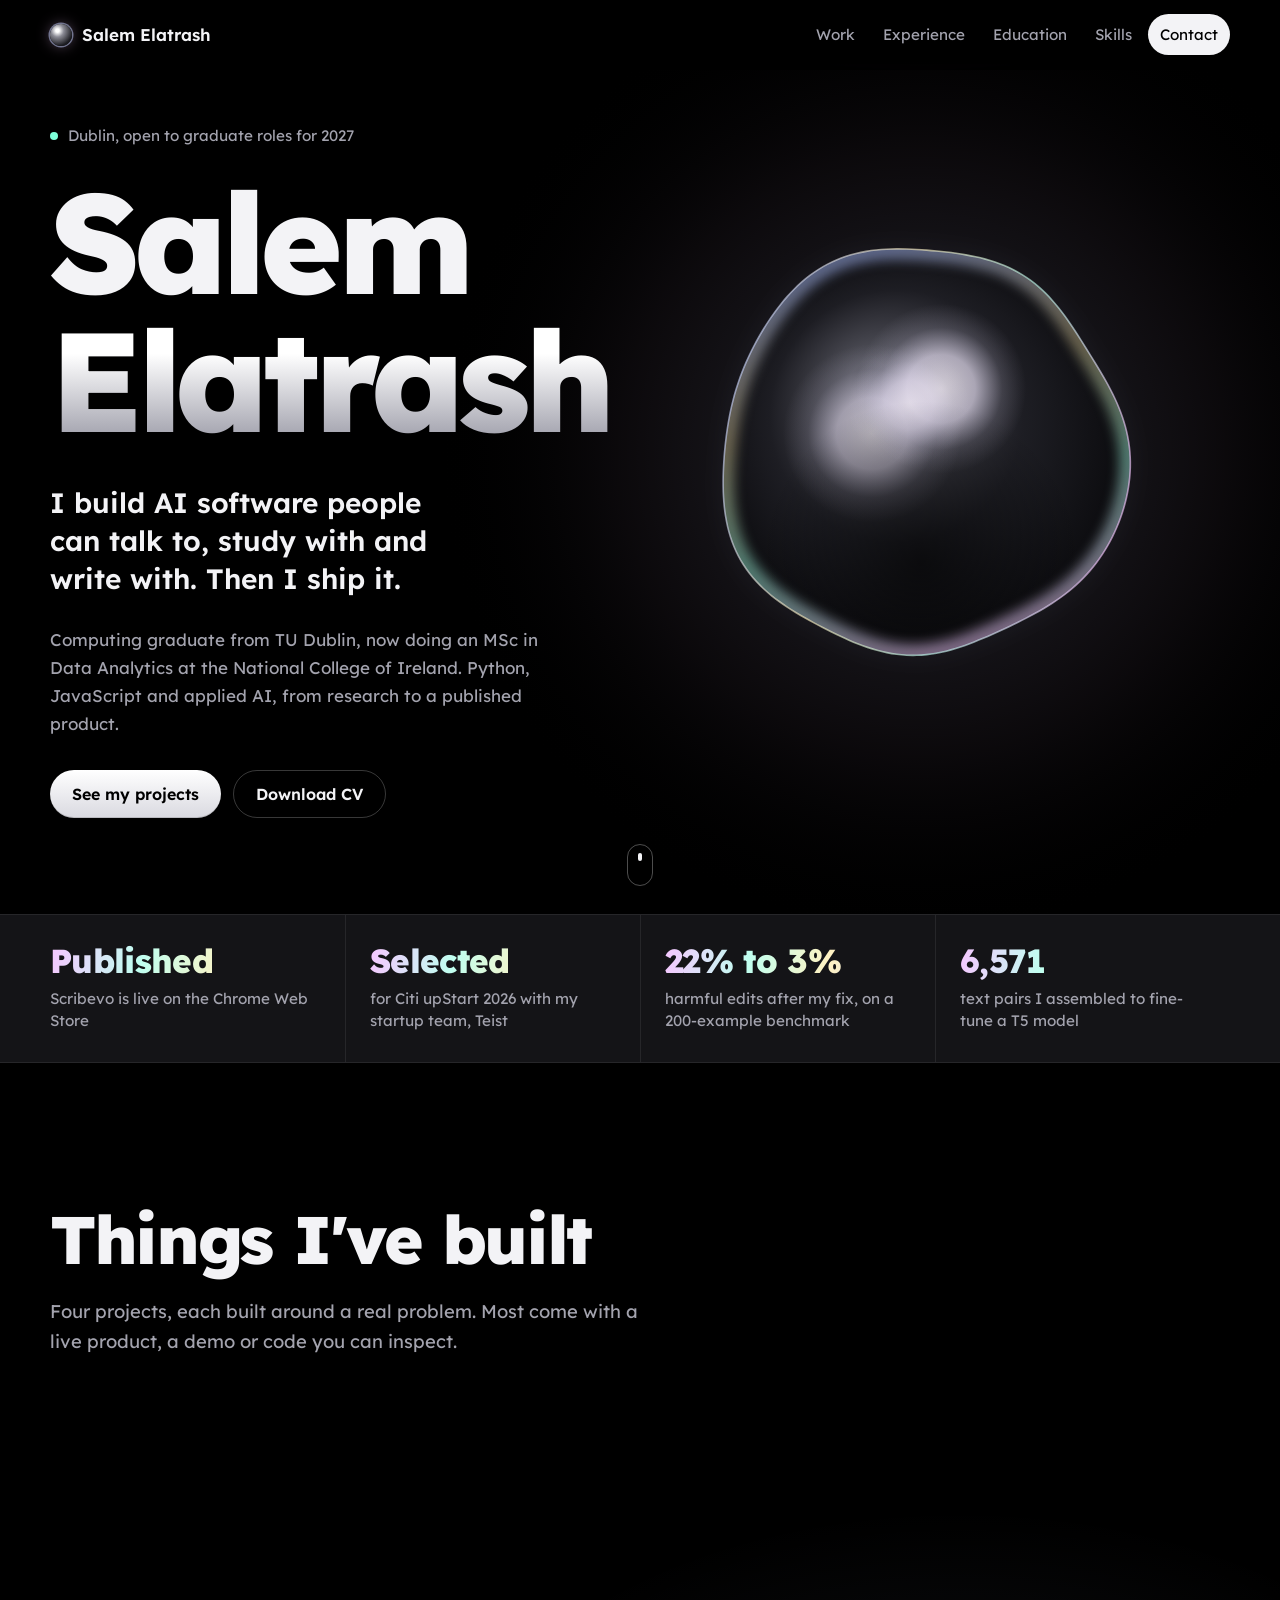
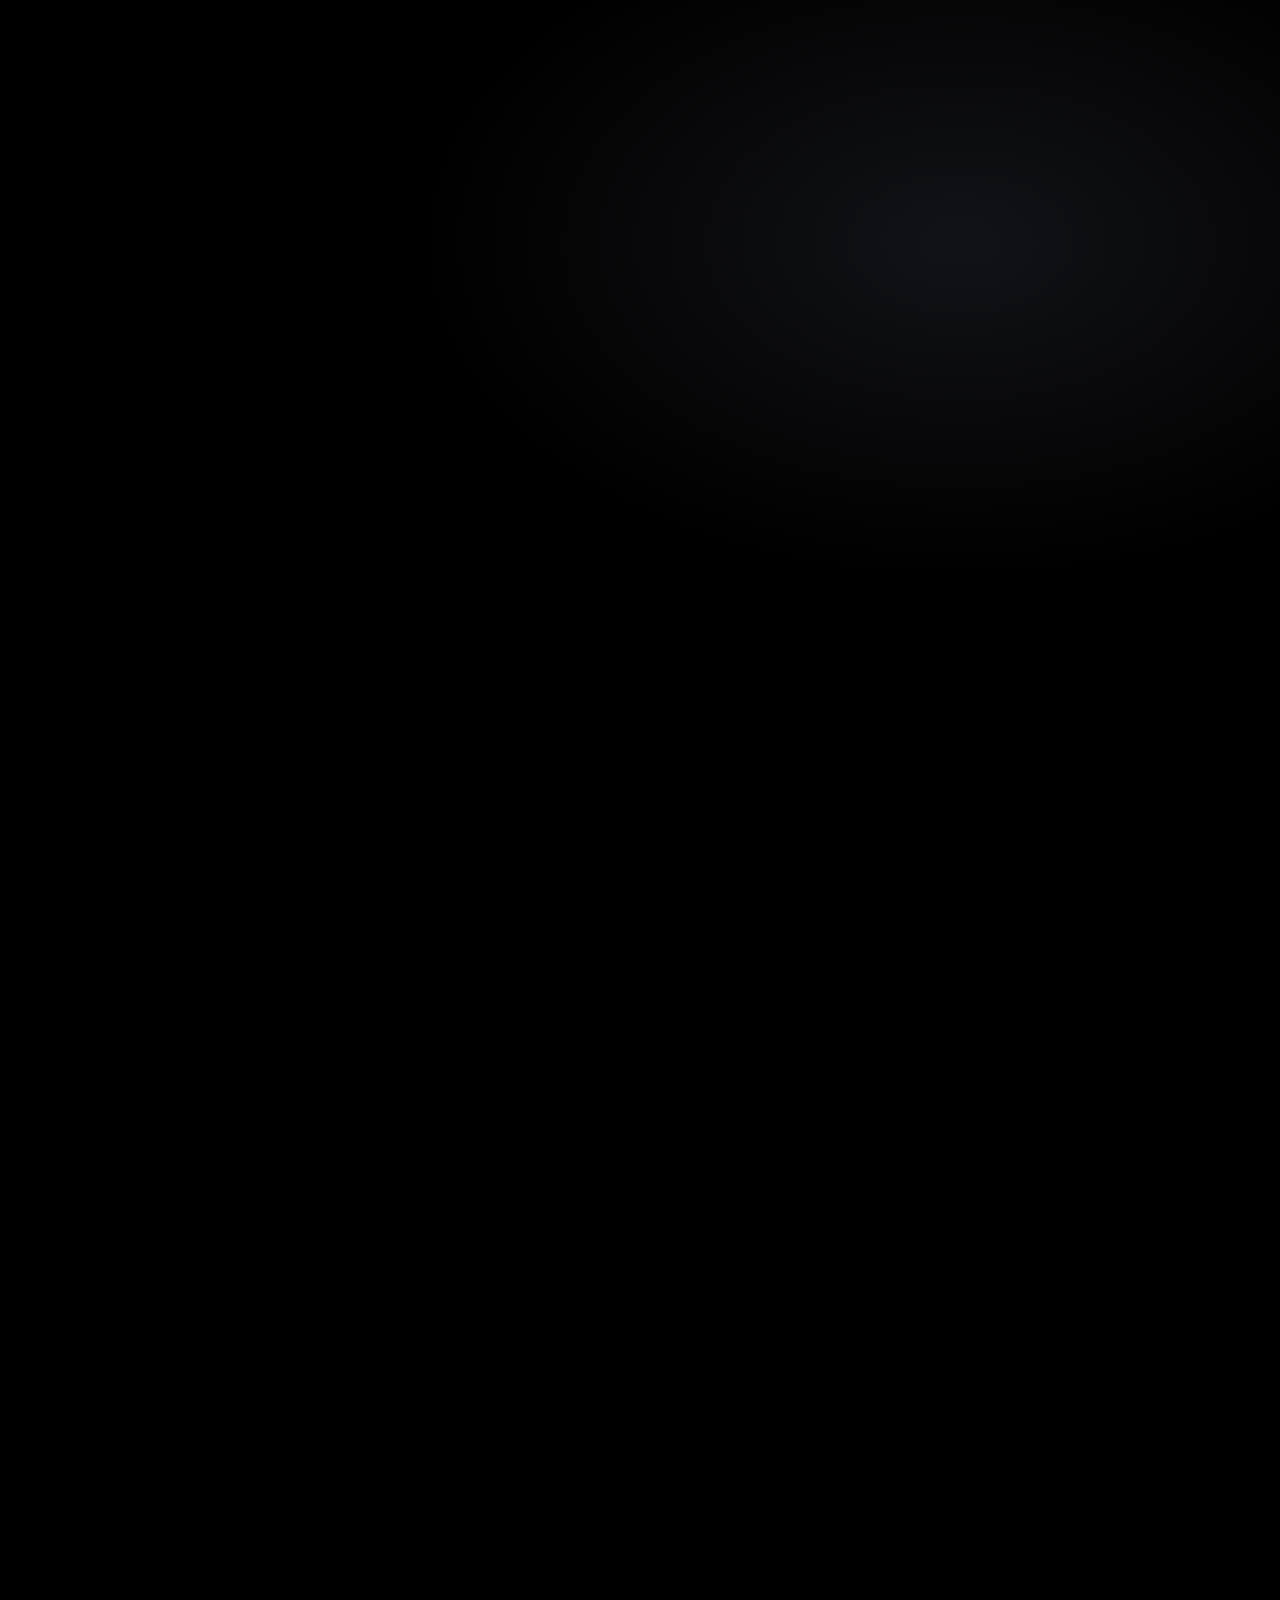
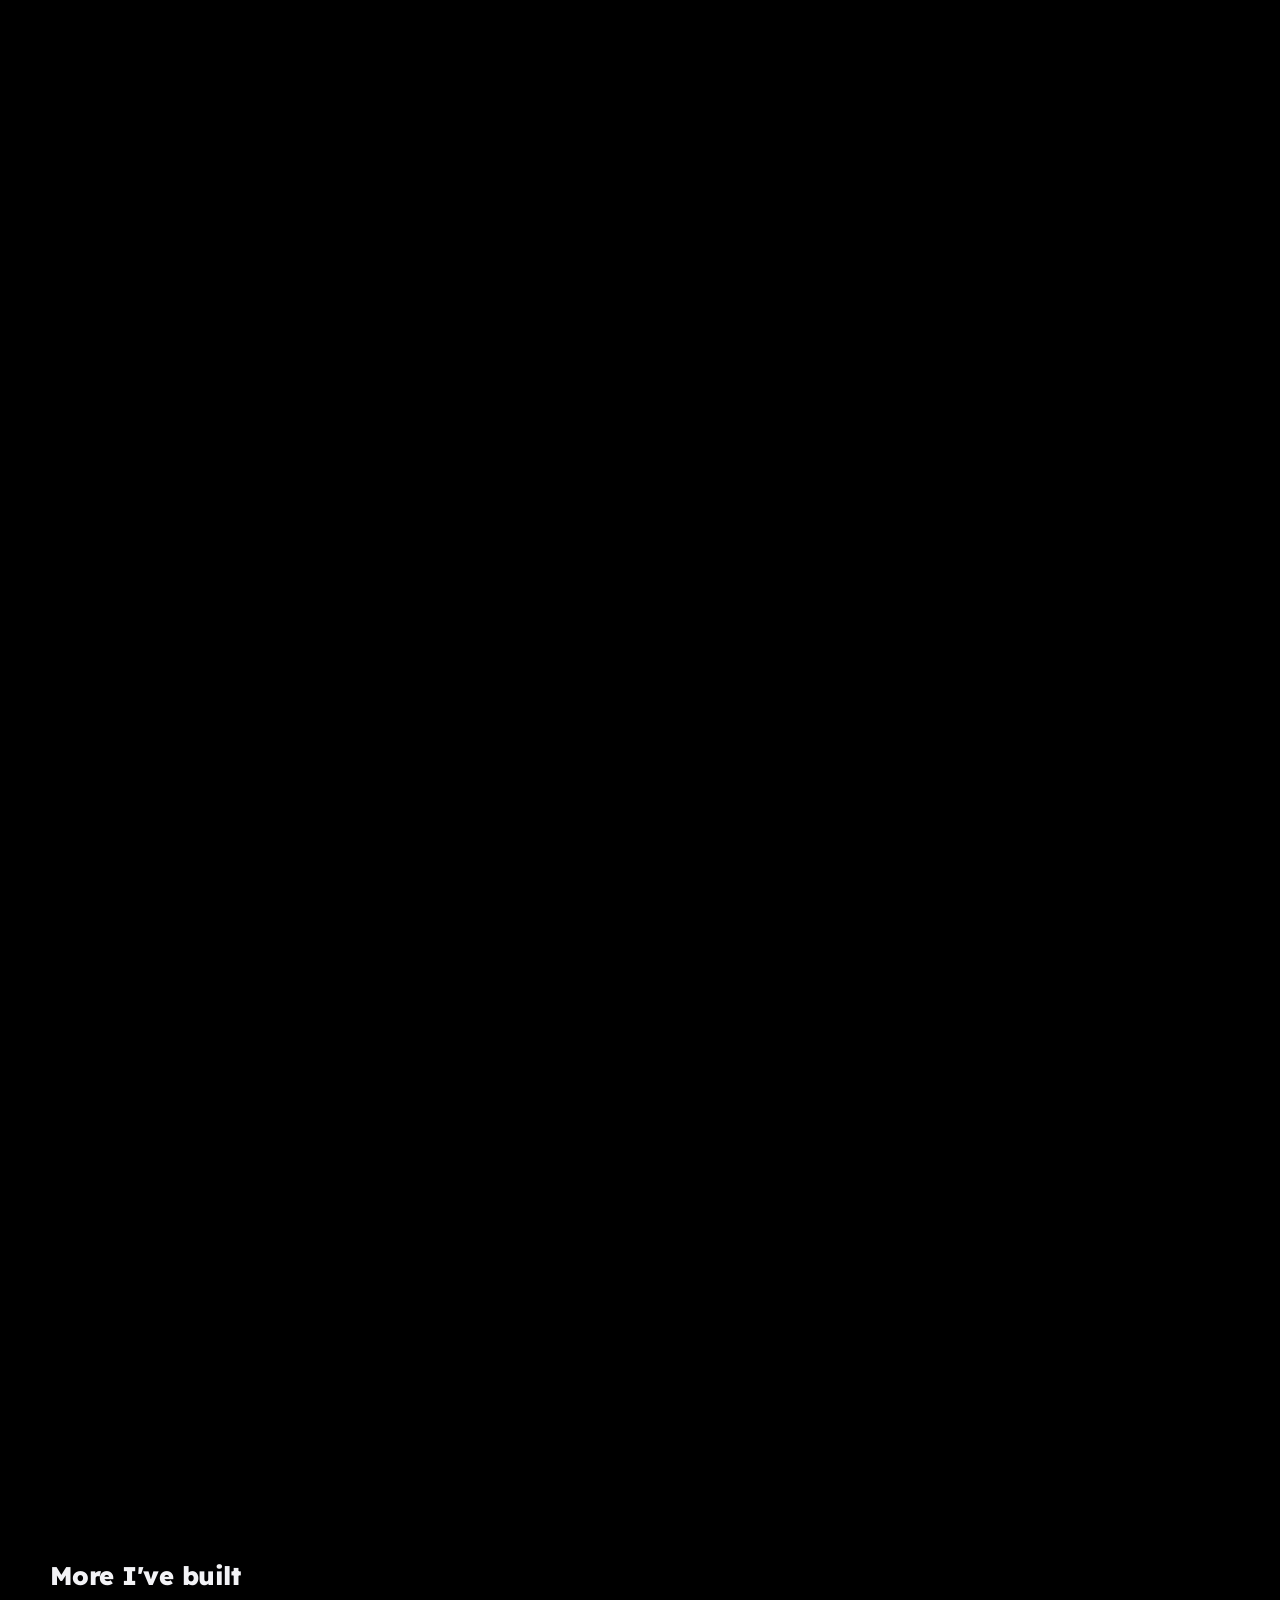
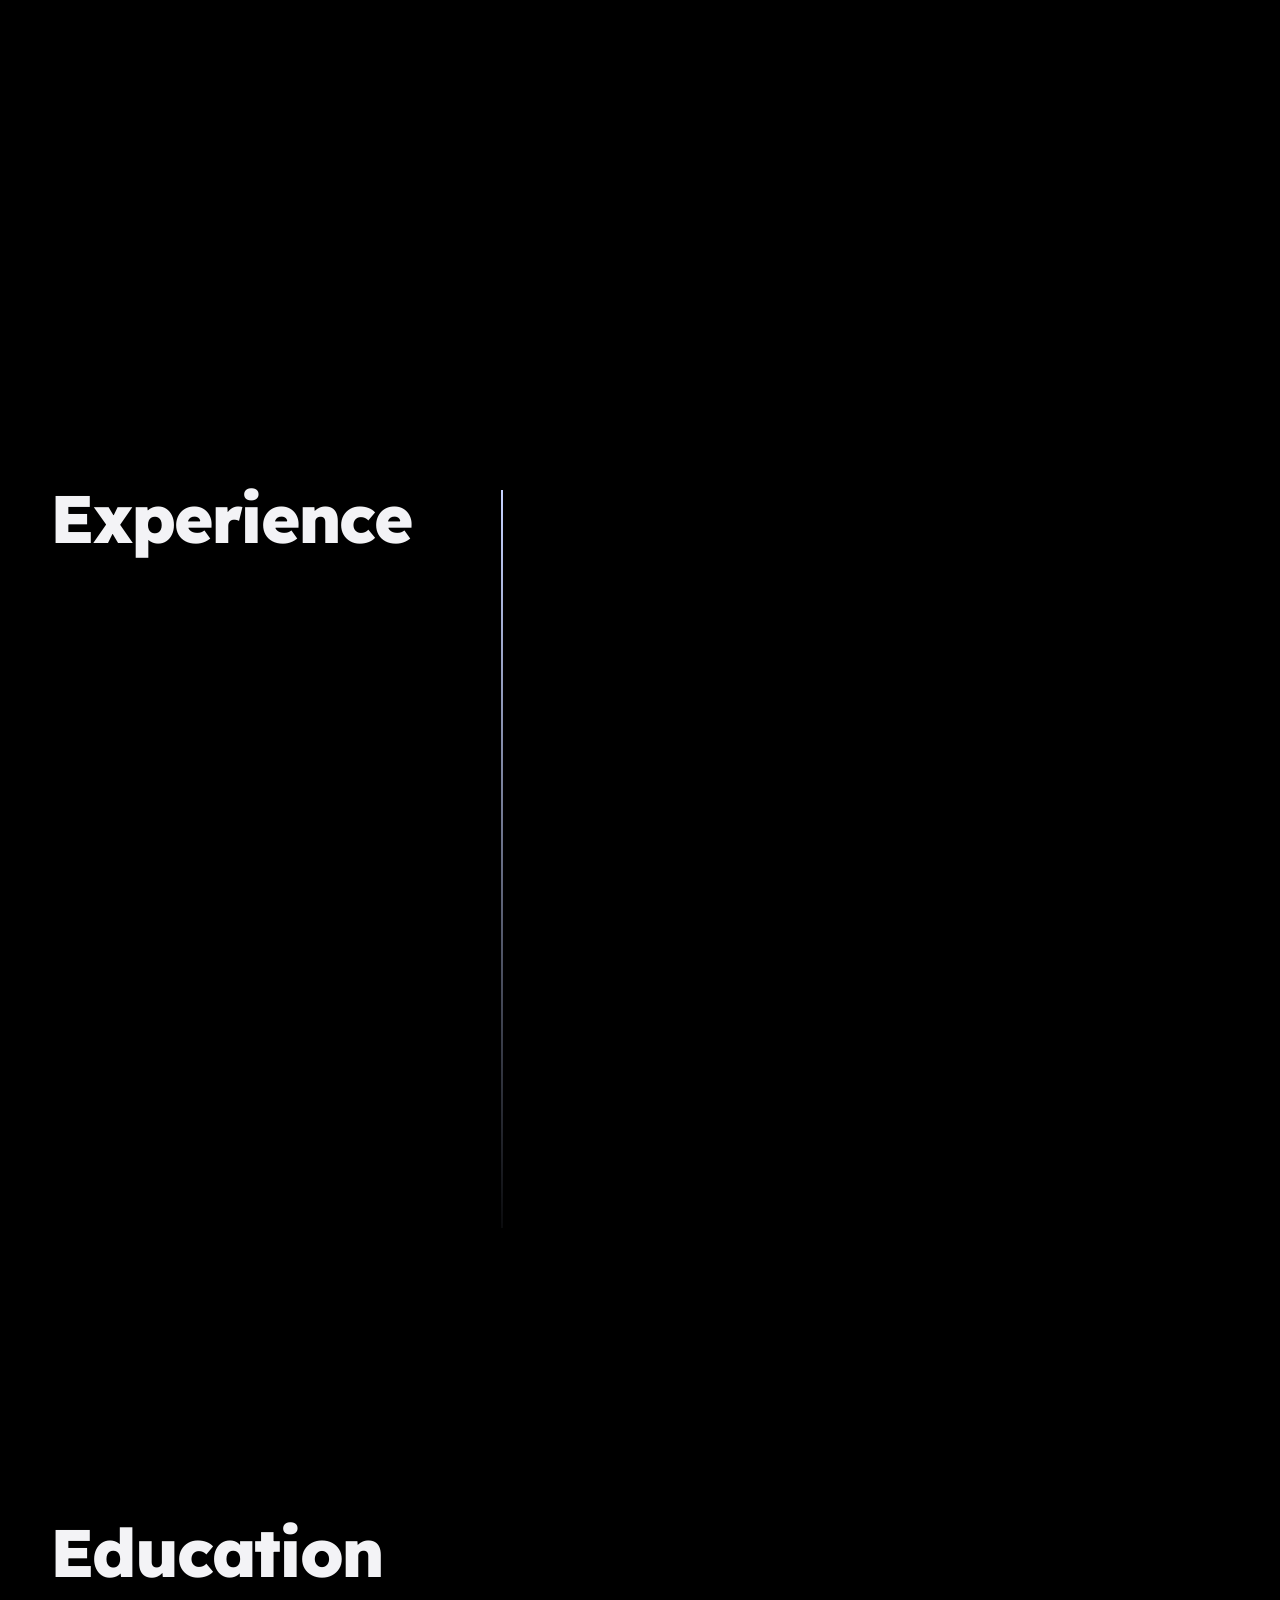
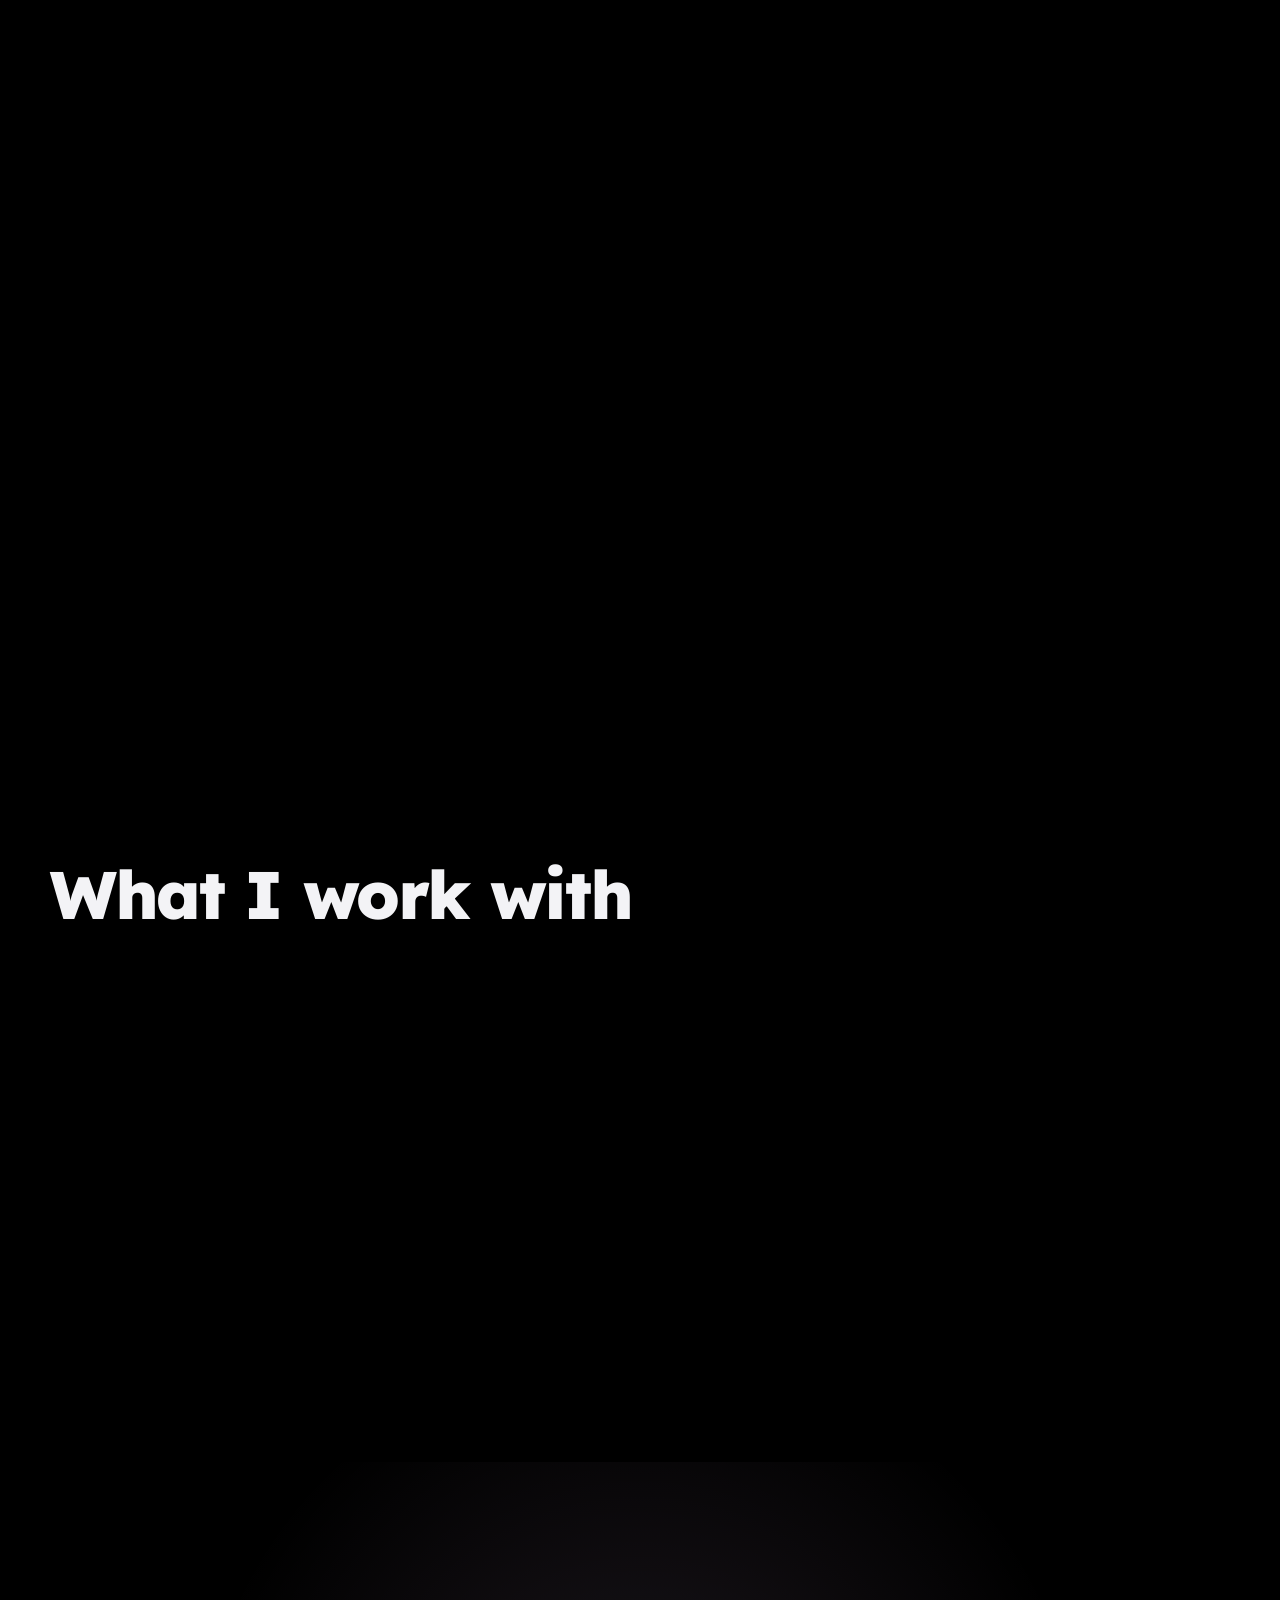
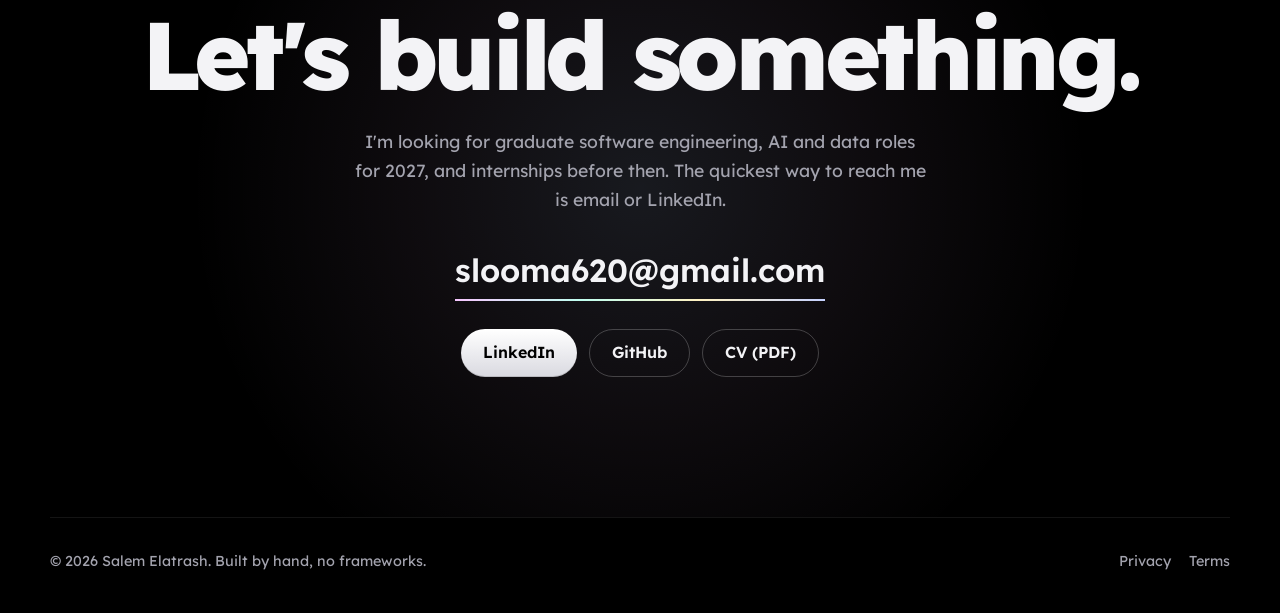
==== commit 5d4d891b: "Redesign portfolio around the Assistant S orb with current screenshots, Teist, experience and certif" ====
--- a/index.html
+++ b/index.html
@@ -3,70 +3,279 @@
 <head>
   <meta charset="utf-8">
   <meta name="viewport" content="width=device-width, initial-scale=1">
-  <meta http-equiv="Content-Security-Policy" content="default-src 'self'; img-src 'self'; style-src 'self'; script-src 'self'; object-src 'none'; base-uri 'self'; form-action 'none'">
-  <title>Salem Elatrash | Portfolio Website</title>
-  <meta name="description" content="Software engineering, applied AI and data projects by Salem Elatrash. Computing graduate and MSc Data Analytics student in Dublin.">
+  <meta http-equiv="Content-Security-Policy" content="default-src 'self'; img-src 'self'; style-src 'self'; script-src 'self'; font-src 'self'; object-src 'none'; base-uri 'self'; form-action 'none'">
+  <title>Salem Elatrash | Software, AI and data</title>
+  <meta name="description" content="Salem Elatrash builds AI software people can talk to, study with and write with. Computing graduate (TU Dublin) and MSc Data Analytics student (NCI), Dublin.">
   <link rel="canonical" href="https://slooma951.github.io/portfolio/">
   <meta property="og:title" content="Salem Elatrash | Software, AI and data">
-  <meta property="og:description" content="Explore the projects, engineering decisions and learning behind my work.">
+  <meta property="og:description" content="Assistant S, Scribevo, Teist and Reunio: AI software I designed, built and shipped.">
   <meta property="og:image" content="https://slooma951.github.io/portfolio/assets/social.png">
   <meta property="og:url" content="https://slooma951.github.io/portfolio/">
   <meta name="twitter:card" content="summary_large_image">
-  <meta name="theme-color" content="#1648d8">
+  <meta name="theme-color" content="#000000">
   <link rel="icon" href="favicon.svg">
-  <link rel="stylesheet" href="css/refresh.css">
-  <script src="js/refresh.js" defer></script>
+  <link rel="preload" href="fonts/lexend-latin-800-normal.woff2" as="font" type="font/woff2" crossorigin>
+  <link rel="stylesheet" href="css/main.css">
+  <script src="js/main.js" defer></script>
 </head>
 <body>
 <a class="skip" href="#main">Skip to content</a>
-<header class="site-header wrap">
-  <a class="wordmark" href="#main" aria-label="Salem Elatrash home">Salem Elatrash<span>Software / AI / Data</span></a>
-  <nav aria-label="Main navigation"><a href="#work">Work</a><a href="#about">About</a><a href="#background">Background</a><a href="#contact">Contact</a></nav>
+
+<header class="nav" id="top">
+  <a class="brand" href="#top"><span class="brand-orb" aria-hidden="true"></span>Salem Elatrash</a>
+  <nav aria-label="Main">
+    <a href="#work">Work</a>
+    <a href="#experience">Experience</a>
+    <a href="#education">Education</a>
+    <a href="#skills">Skills</a>
+    <a class="nav-cta" href="#contact">Contact</a>
+  </nav>
 </header>
+
 <main id="main">
-  <section class="hero wrap" aria-labelledby="intro-title">
-    <div class="hero-copy"><p class="location">Dublin, Ireland</p>
-      <h1 id="intro-title">Curiosity.<br>Code.<br>Something useful.</h1>
-      <p class="intro">I’m Salem, a Computing graduate and MSc Data Analytics student. I build software around the things I want to make easier, from writing support to a personal AI workspace.</p>
-      <div class="actions"><a class="button primary" href="#work">Explore my work <span aria-hidden="true">↓</span></a><a class="button" href="downloads/Salem_Elatrash_Public_CV.pdf">View my CV <span aria-hidden="true">↗</span></a></div>
-      <p class="hero-note">Interested in software engineering, applied AI and technology opportunities.</p>
-    </div>
-    <div class="hero-board" aria-label="A closer look at my work">
-      <div class="board-top"><span>On my desk</span><span class="board-mark" aria-hidden="true">+</span></div>
-      <a class="board-image" href="case-studies/assistant-s.html"><img src="assets/assistant-s-preview.png" width="1280" height="1000" alt="Earlier Assistant S interface with an animated desktop companion"><span>Explore Assistant S <span aria-hidden="true">↗</span></span></a>
-      <div class="board-caption"><strong>A personal assistant, built over time.</strong><p>Desktop tools, conversation and memory. Historical screenshot; the project has continued to evolve.</p></div>
-      <div class="board-foot"><span>Python</span><span>JavaScript</span><span>Applied AI</span></div>
-    </div>
-  </section>
-  <section id="work" class="work wrap" aria-labelledby="work-title">
-    <div class="section-head"><div><p class="section-label">Selected projects</p><h2 id="work-title">Ideas I’ve put to work.</h2></div><p>What I built, why it matters,<br>and what still needs work.</p></div>
-    <div class="filters" role="group" aria-label="Filter projects" hidden><button type="button" data-filter="all" aria-pressed="true">All projects</button><button type="button" data-filter="ai" aria-pressed="false">AI &amp; data</button><button type="button" data-filter="software" aria-pressed="false">Software</button><button type="button" data-filter="team" aria-pressed="false">Team projects</button></div>
-    <p class="sr-only" id="filter-status" role="status" aria-live="polite"></p>
-    <div class="projects">
-      <article class="project" data-categories="ai software">
-        <a class="project-image assistant" href="case-studies/assistant-s.html" aria-label="Read the Assistant S case study"><img src="assets/assistant-s-preview.png" width="1280" height="1000" loading="lazy" alt="Historical Assistant S desktop workspace and companion"></a>
-        <div class="project-meta"><span>Personal project</span><span>In development</span></div><h3>Assistant S</h3><p>A personal AI workspace for conversation, study and desktop tools. I’m exploring useful memory, local processing and control over how the assistant works.</p><p class="tech">Python · JavaScript · Electron · AI integrations</p><p class="limit">A low-power, fully offline S model is a future goal, not a completed trained model.</p><div class="project-links"><a href="case-studies/assistant-s.html">Read the case study <span aria-hidden="true">↗</span></a><a href="https://github.com/Slooma951/Assistant-S-Showcase">GitHub showcase</a></div>
+  <section class="hero" aria-labelledby="hero-title">
+    <canvas class="orb" aria-hidden="true"></canvas>
+    <div class="hero-copy">
+      <p class="hero-kicker"><span class="live-dot" aria-hidden="true"></span>Dublin, open to graduate roles for 2027</p>
+      <h1 id="hero-title"><span class="line"><span>Salem</span></span><span class="line"><span>Elatrash</span></span></h1>
+      <p class="hero-lede">I build AI software people can talk to, study with and write with. Then I ship it.</p>
+      <p class="hero-sub">Computing graduate from TU Dublin, now doing an MSc in Data Analytics at the National College of Ireland. Python, JavaScript and applied AI, from research to a published product.</p>
+      <div class="hero-actions">
+        <a class="btn btn-chrome" href="#work">See my projects</a>
+        <a class="btn btn-ghost" href="downloads/Salem_Elatrash_Public_CV.pdf">Download CV</a>
+      </div>
+    </div>
+    <a class="scroll-cue" href="#proof" aria-label="Scroll to highlights"><span></span></a>
+  </section>
+
+  <section class="proof" id="proof" aria-label="Highlights">
+    <div class="wrap proof-grid">
+      <div><strong>Published</strong><span>Scribevo is live on the Chrome Web Store</span></div>
+      <div><strong>Selected</strong><span>for Citi upStart 2026 with my startup team, Teist</span></div>
+      <div><strong>22% to 3%</strong><span>harmful edits after my fix, on a 200-example benchmark</span></div>
+      <div><strong>6,571</strong><span>text pairs I assembled to fine-tune a T5 model</span></div>
+    </div>
+  </section>
+
+  <section class="work" id="work" aria-labelledby="work-title">
+    <div class="wrap">
+      <h2 class="section-title" id="work-title">Things I've built</h2>
+      <p class="section-intro">Four projects, each built around a real problem. Most come with a live product, a demo or code you can inspect.</p>
+    </div>
+
+    <article class="flagship" aria-labelledby="s-title">
+      <div class="wrap flagship-grid">
+        <div class="flagship-copy reveal">
+          <p class="tag">Flagship project, ongoing</p>
+          <h3 id="s-title">Assistant S</h3>
+          <p class="pitch">My own AI assistant, built from scratch. Talk to it or type, hand it several jobs at once, and it gets on with them side by side.</p>
+          <ul class="points">
+            <li>Routes each request to Claude, ChatGPT, Grok or Gemini, and switches provider when one hits a usage limit</li>
+            <li>Optional local model through Ollama, so simple questions can stay on my machine</li>
+            <li>Study workspace that pulls my NCI lectures from Moodle and quizzes me on them</li>
+            <li>Local memory with sources and corrections, and a voice orb that reacts when S listens, speaks or works</li>
+          </ul>
+          <p class="next">Where it's going: S's own model, running locally and offline on modest hardware.</p>
+          <p class="stack">Electron, Node.js, Three.js, Vite, WebSockets, SQLite, Python speech</p>
+          <div class="links">
+            <a class="btn btn-chrome" href="case-studies/assistant-s.html">Read the case study</a>
+            <a class="btn btn-ghost" href="https://github.com/Slooma951/Assistant-S-Showcase">GitHub showcase</a>
+          </div>
+        </div>
+        <figure class="device reveal" data-switcher>
+          <div class="device-bar" role="tablist" aria-label="Assistant S screens">
+            <button role="tab" aria-selected="true" aria-controls="s-shot" data-shot="0">Home</button>
+            <button role="tab" aria-selected="false" aria-controls="s-shot" data-shot="1">Chat</button>
+            <button role="tab" aria-selected="false" aria-controls="s-shot" data-shot="2">Study</button>
+          </div>
+          <div class="device-screen" id="s-shot" role="tabpanel">
+            <img class="is-on" src="assets/assistant-s-home.webp" width="1600" height="1000" alt="Assistant S home screen: a chrome voice orb above a dock with Chat, Work, Study, Create, Tasks, Tools and Settings">
+            <img src="assets/assistant-s-chat.webp" width="1600" height="1000" loading="lazy" alt="Assistant S chat screen with topic tabs for emails, jobs, calendar, studying and more">
+            <img src="assets/assistant-s-study.webp" width="1600" height="1000" loading="lazy" alt="Assistant S study workspace listing NCI lectures by module">
+          </div>
+          <figcaption>Screenshots of the current build, November 2026</figcaption>
+        </figure>
+      </div>
+    </article>
+
+    <div class="wrap projects">
+      <article class="project reveal" aria-labelledby="scribevo-title">
+        <div class="project-media">
+          <img src="assets/scribevo-preview.png" width="1280" height="800" loading="lazy" alt="Scribevo suggesting a spelling correction that the writer can accept or dismiss">
+        </div>
+        <div class="project-copy">
+          <p class="tag">Published product</p>
+          <h3 id="scribevo-title">Scribevo</h3>
+          <p class="pitch">Spelling help for dyslexic students that never rewrites their work.</p>
+          <p>Universities increasingly treat tools like Grammarly as generative AI, which can leave dyslexic students choosing between support and academic rules. Scribevo only corrects the sentence the student wrote, and nothing changes until they accept it. It started as WordFlow, my TU Dublin final-year research project.</p>
+          <ul class="points">
+            <li>Published Chrome extension backed by a Python FastAPI service, packaged in Docker with GitHub Actions CI</li>
+            <li>Fine-tuned a T5 research model with PyTorch and Hugging Face on 6,571 text pairs, evaluated in four participant sessions</li>
+            <li>Cut harmful edits from 22% to 3% on a 200-example offline benchmark</li>
+            <li>Presented to TU Dublin's Disability Support Service</li>
+          </ul>
+          <p class="stack">JavaScript, Python, FastAPI, PyTorch, Transformers, Docker</p>
+          <div class="links">
+            <a class="btn btn-chrome" href="https://chromewebstore.google.com/detail/pfpakhloamdgoiokaljdfhpgkbanccci">Get it on the Chrome Web Store</a>
+            <a class="btn btn-ghost" href="case-studies/scribevo.html">Case study</a>
+          </div>
+        </div>
       </article>
-      <article class="project" data-categories="ai software">
-        <a class="project-image scribevo" href="case-studies/scribevo.html" aria-label="Read the Scribevo case study"><img src="assets/scribevo-preview.png" width="1280" height="800" loading="lazy" alt="Prepared Scribevo example showing a correction the writer can review"></a>
-        <div class="project-meta"><span>From final-year research</span><span>Published extension</span></div><h3>Scribevo</h3><p>Writing support for dyslexic spelling, developed from my WordFlow research project. A Chrome extension connects to a Python API and lets the writer review each suggestion.</p><p class="tech">JavaScript · FastAPI · Python · PyTorch · Transformers</p><p class="limit">The research prototype and the current product have different evaluation results.</p><div class="project-links"><a href="case-studies/scribevo.html">Read the case study <span aria-hidden="true">↗</span></a><a href="https://chromewebstore.google.com/detail/pfpakhloamdgoiokaljdfhpgkbanccci">Chrome Web Store</a><a href="https://github.com/Slooma951/Scribevo">GitHub</a></div>
+
+      <article class="project reveal" aria-labelledby="teist-title">
+        <div class="project-media spec" aria-hidden="true">
+          <div class="spec-card">
+            <span class="spec-top">Teist</span>
+            <span class="spec-big">Citi upStart 2026</span>
+            <span class="spec-row"><b>Model</b>IBM Granite 8B</span>
+            <span class="spec-row"><b>Runtime</b>llama.cpp, fully offline</span>
+            <span class="spec-row"><b>Platform</b>Next.js and FastAPI</span>
+          </div>
+        </div>
+        <div class="project-copy">
+          <p class="tag">Startup, team of two</p>
+          <h3 id="teist-title">Teist</h3>
+          <p class="pitch">An AI supplier-assurance agent for banks, selected for Citi upStart 2026.</p>
+          <p>Banks have to check that the suppliers they rely on meet their standards, and much of that review is slow and manual. Daniel and I are building Teist to speed it up while keeping sensitive documents in-house.</p>
+          <ul class="points">
+            <li>I built the local AI: IBM Granite 8B running offline through llama.cpp, so documents never leave the machine</li>
+            <li>I designed and built the web interface</li>
+            <li>I led research with people working in banking to shape the product</li>
+          </ul>
+          <p class="note">Tested on fictional data so far. Source is private while the programme runs.</p>
+          <p class="stack">Python, TypeScript, Next.js, FastAPI, llama.cpp</p>
+        </div>
       </article>
-      <article class="project" data-categories="ai software">
-        <a class="project-image reunio" href="case-studies/reunio.html" aria-label="Read the Reunio case study"><img src="assets/reunio-preview.png" width="2560" height="1600" loading="lazy" alt="Reunio prototype in a phone frame with sample lost-property records"></a>
-        <div class="project-meta"><span>Lost property</span><span>Working prototype</span></div><h3>Reunio</h3><p>A lost-property app for front desks. Staff log found items, review explained matches to lost reports and check ownership before recording a return.</p><p class="tech">TypeScript · React Native · Expo · On-device inference</p><p class="limit">The public demo uses example data. A real front-desk pilot has not been established.</p><div class="project-links"><a href="case-studies/reunio.html">Read the case study <span aria-hidden="true">↗</span></a><a href="https://slooma951.github.io/reunio-demo/">Try the demo</a><a href="https://github.com/Slooma951/Reunio">GitHub</a></div>
+
+      <article class="project reveal" aria-labelledby="reunio-title">
+        <div class="project-media">
+          <img src="assets/reunio-preview.png" width="2560" height="1600" loading="lazy" alt="Reunio demo showing logged lost items with sample data">
+        </div>
+        <div class="project-copy">
+          <p class="tag">Working prototype</p>
+          <h3 id="reunio-title">Reunio</h3>
+          <p class="pitch">Getting lost property back to its owner, with staff checking every return.</p>
+          <p>Dublin Airport reported around 19,000 lost items in 2024, with 56% returned. Reunio helps front desks log items, find likely matches and confirm ownership before anything is handed over.</p>
+          <ul class="points">
+            <li>Mobile app in TypeScript, React Native and Expo for records, search and returns</li>
+            <li>FastAPI and PostgreSQL backend prototype with server-verified JWT identity, tenant-scoped access and row-level security</li>
+            <li>Tests covering matching, returns and data retention</li>
+          </ul>
+          <p class="stack">TypeScript, React Native, Expo, FastAPI, PostgreSQL</p>
+          <div class="links">
+            <a class="btn btn-chrome" href="https://slooma951.github.io/reunio-demo/">Try the live demo</a>
+            <a class="btn btn-ghost" href="case-studies/reunio.html">Case study</a>
+          </div>
+        </div>
       </article>
-      <article class="project" data-categories="software team">
-        <a class="project-image dvs" href="case-studies/dvs-note.html" aria-label="Read the DVS Note case study"><img src="assets/dvs-flow.svg" width="1200" height="800" loading="lazy" alt="DVS Note concept diagram connecting notes, tasks, journals and reflection"></a>
-        <div class="project-meta"><span>TU Dublin team project</span><span>Academic archive</span></div><h3>DVS Note</h3><p>A productivity and reflection application built with two fellow students. The project brings notes, tasks, journals and mood views into one workspace.</p><p class="tech">React · Next.js · Material UI · MongoDB</p><p class="limit">A team contribution, preserved as academic work rather than a current hosted product.</p><div class="project-links"><a href="case-studies/dvs-note.html">Read the case study <span aria-hidden="true">↗</span></a><a href="https://github.com/Slooma951/Major-Group-Project">Team repository</a></div>
-      </article>
-    </div>
-  </section>
-  <section id="about" class="about" aria-labelledby="about-title"><div class="wrap about-grid"><div><p class="section-label">A little about me</p><h2 id="about-title">I like knowing<br>how things work.<br>Then making them.</h2></div><div class="about-copy"><p>I’m a Dublin-based developer with a BSc (Honours) in Computing (Information Technology) from TU Dublin. I’m now studying for an MSc in Data Analytics at the National College of Ireland.</p><p>My work sits between software engineering and applied AI. I enjoy the whole process: understanding a problem, building something people can try, testing what breaks and improving it.</p><p>I also enjoy explaining technical ideas, whether that means helping someone troubleshoot a server or teaching a child their first lines of code.</p><a class="text-link" href="https://www.linkedin.com/in/salem-elatrash/">Connect on LinkedIn <span aria-hidden="true">↗</span></a></div></div></section>
-  <section id="skills" class="skills wrap" aria-labelledby="skills-title"><div class="section-head"><div><p class="section-label">My toolkit</p><h2 id="skills-title">Tools behind the work.</h2></div><p>Built through projects,<br>coursework and practice.</p></div><div class="skill-grid"><div><h3>Software</h3><p>Python, JavaScript, TypeScript, SQL, Lua, HTML and CSS.</p><p>FastAPI, React Native, Expo, REST APIs, PostgreSQL and MySQL.</p></div><div><h3>Data &amp; machine learning</h3><p>pandas, NumPy, PyTorch and Hugging Face Transformers.</p><p>Dataset preparation, natural language processing and model evaluation.</p></div><div><h3>Engineering practice</h3><p>Git, GitHub Actions, Docker, Linux and pytest.</p><p>Regression testing, debugging, documentation and accessible interfaces.</p></div></div></section>
-  <section id="background" class="background wrap" aria-labelledby="background-title"><div class="section-head"><div><p class="section-label">Learning &amp; experience</p><h2 id="background-title">The path so far.</h2></div><a class="text-link" href="downloads/Salem_Elatrash_Public_CV.pdf">Open public CV <span aria-hidden="true">↗</span></a></div><div class="background-grid"><div><h3 class="column-title">Education</h3><div class="timeline-item"><p class="date">September 2026 to August 2027, expected</p><h4>MSc Data Analytics</h4><p>National College of Ireland</p><p class="muted">Current study includes machine learning, statistics, data visualisation and data governance.</p></div><div class="timeline-item"><p class="date">Completed June 2026</p><h4>BSc (Honours) Computing<br>(Information Technology)</h4><p>TU Dublin</p><p class="muted">Software engineering, algorithms, databases, testing and operating systems.</p></div><div class="certificate"><p class="date">Certificate of completion · 15 November 2026</p><h4>Introduction to Python</h4><p>DataCamp</p></div></div><div><h3 class="column-title">Experience</h3><div class="timeline-item"><p class="date">January to October 2025</p><h4>Volunteer Developer &amp; Technical Support</h4><p>Developed Lua and JavaScript gaming-server scripts, reproduced faults and helped users troubleshoot issues.</p></div><div class="timeline-item"><p class="date">Through June 2026</p><h4>Volunteer Student Ambassador</h4><p>TU Dublin</p><p class="muted">Taught children HTML, CSS, JavaScript and Python at a coding camp, and explained Computing courses at open days.</p></div><div class="timeline-item"><p class="date">October 2025 to January 2026</p><h4>Seasonal Peak Assistant</h4><p>An Post, Dublin</p><p class="muted">Sorted mail and parcels during the Christmas peak, following accuracy and safety procedures.</p></div></div></div></section>
-  <section class="more-work wrap" aria-labelledby="more-title"><h2 id="more-title">Still exploring.</h2><p>Not every experiment is a finished product. Alongside the projects above, I’ve worked on S Music, including simulator-based validation. Physical-device validation remains to do.</p><a class="text-link" href="https://github.com/Slooma951">Browse my public GitHub work <span aria-hidden="true">↗</span></a></section>
-  <section id="contact" class="contact" aria-labelledby="contact-title"><div class="wrap contact-grid"><div><p class="section-label">Let’s talk</p><h2 id="contact-title">Have something<br>worth building?</h2><p>I’d be happy to discuss my projects, how I work or a technology opportunity.</p></div><div class="contact-links"><a href="mailto:slooma620@gmail.com">slooma620@gmail.com <span aria-hidden="true">↗</span></a><a href="https://www.linkedin.com/in/salem-elatrash/">LinkedIn <span aria-hidden="true">↗</span></a><a href="https://github.com/Slooma951">GitHub <span aria-hidden="true">↗</span></a><a href="downloads/Salem_Elatrash_Public_CV.pdf">Public CV <span aria-hidden="true">↗</span></a></div></div></section>
+    </div>
+
+    <div class="wrap more">
+      <h3 class="more-title">More I've built</h3>
+      <div class="more-grid">
+        <a class="more-item reveal" href="case-studies/dvs-note.html">
+          <strong>DVS Note</strong>
+          <span>TU Dublin team project with Daniel Aigbe and Adefolajuwon Adeniran: notes, tasks, journaling and mood tracking in one app. Next.js, React and MongoDB.</span>
+        </a>
+        <div class="more-item reveal">
+          <strong>S Music</strong>
+          <span>A native iPhone music player built in SwiftUI, part of my S apps, with an automated build pipeline on GitHub Actions.</span>
+        </div>
+        <div class="more-item reveal">
+          <strong>Duo Work</strong>
+          <span>A Windows desktop app for a two-person business, shipped through GitHub releases with signed automatic updates.</span>
+        </div>
+      </div>
+    </div>
+  </section>
+
+  <section class="experience" id="experience" aria-labelledby="exp-title">
+    <div class="wrap two-col">
+      <h2 class="section-title" id="exp-title">Experience</h2>
+      <ol class="timeline">
+        <li class="reveal">
+          <span class="when">2026, ongoing</span>
+          <h3>Co-founder and engineer, Teist</h3>
+          <p class="where">Citi upStart 2026 startup programme</p>
+          <p>Building the offline AI and web interface for a supplier-assurance product, and researching the problem with people in banking.</p>
+        </li>
+        <li class="reveal">
+          <span class="when">Apr 2023 to Jun 2026</span>
+          <h3>Student Ambassador</h3>
+          <p class="where">TU Dublin</p>
+          <p>Taught children HTML, CSS, JavaScript and Python at coding camps, and presented Computing courses to prospective students at open days.</p>
+        </li>
+        <li class="reveal">
+          <span class="when">Oct 2025 to Jan 2026</span>
+          <h3>Seasonal Peak Assistant</h3>
+          <p class="where">An Post, Dublin</p>
+          <p>Sorted mail and parcels through the Christmas peak, working to accuracy and safety procedures under time pressure.</p>
+        </li>
+        <li class="reveal">
+          <span class="when">Jan to Oct 2025</span>
+          <h3>Volunteer Developer and Technical Support</h3>
+          <p class="where">Online gaming community</p>
+          <p>Wrote server scripts in Lua and JavaScript, and fixed problems by reproducing faults and documenting them.</p>
+        </li>
+      </ol>
+    </div>
+  </section>
+
+  <section class="education" id="education" aria-labelledby="edu-title">
+    <div class="wrap two-col">
+      <h2 class="section-title" id="edu-title">Education</h2>
+      <div class="edu-list">
+        <div class="edu reveal">
+          <span class="when">Sep 2026 to Aug 2027</span>
+          <h3>MSc Data Analytics</h3>
+          <p class="where">National College of Ireland, in progress</p>
+          <p>Statistics and Optimisation; Data Mining and Machine Learning; Analytics Programming and Data Visualisation; Data Governance, Ethics and Sustainability.</p>
+        </div>
+        <div class="edu reveal">
+          <span class="when">2022 to 2026</span>
+          <h3>BSc (Hons) Computing, Information Technology</h3>
+          <p class="where">TU Dublin, graduated 2026</p>
+          <p>Data Structures and Algorithms; Databases and SQL; Software Engineering; Software Testing; Operating Systems. Final-year research project: WordFlow, which became Scribevo.</p>
+        </div>
+        <div class="edu cert reveal">
+          <span class="when">Nov 2026</span>
+          <h3>Introduction to Python</h3>
+          <p class="where">DataCamp, certificate of completion</p>
+        </div>
+      </div>
+    </div>
+  </section>
+
+  <section class="skills" id="skills" aria-labelledby="skills-title">
+    <div class="wrap">
+      <h2 class="section-title" id="skills-title">What I work with</h2>
+      <div class="skill-groups">
+        <div class="reveal"><h3>Languages</h3><ul><li>Python</li><li>JavaScript</li><li>TypeScript</li><li>SQL</li><li>Java</li><li>C</li><li>C++</li><li>Rust</li><li>Lua</li></ul></div>
+        <div class="reveal"><h3>AI and data</h3><ul><li>PyTorch</li><li>Hugging Face Transformers</li><li>NLP</li><li>Local LLMs (Ollama, llama.cpp)</li><li>Model evaluation</li><li>pandas</li><li>NumPy</li></ul></div>
+        <div class="reveal"><h3>Building</h3><ul><li>FastAPI</li><li>Flask</li><li>React</li><li>React Native</li><li>Expo</li><li>Electron</li><li>Next.js</li><li>Three.js</li><li>PostgreSQL</li><li>MySQL</li></ul></div>
+        <div class="reveal"><h3>Shipping</h3><ul><li>Git</li><li>GitHub Actions CI</li><li>Docker</li><li>pytest</li><li>Regression testing</li><li>Linux</li></ul></div>
+        <div class="reveal"><h3>Spoken</h3><ul><li>English</li><li>Arabic</li></ul></div>
+      </div>
+    </div>
+  </section>
+
+  <section class="contact" id="contact" aria-labelledby="contact-title">
+    <div class="wrap contact-inner">
+      <h2 id="contact-title">Let's build something.</h2>
+      <p>I'm looking for graduate software engineering, AI and data roles for 2027, and internships before then. The quickest way to reach me is email or LinkedIn.</p>
+      <a class="contact-mail" href="mailto:slooma620@gmail.com">slooma620@gmail.com</a>
+      <div class="links">
+        <a class="btn btn-chrome" href="https://www.linkedin.com/in/salem-elatrash/">LinkedIn</a>
+        <a class="btn btn-ghost" href="https://github.com/Slooma951">GitHub</a>
+        <a class="btn btn-ghost" href="downloads/Salem_Elatrash_Public_CV.pdf">CV (PDF)</a>
+      </div>
+    </div>
+  </section>
 </main>
-<footer class="wrap site-footer"><span>© 2026 Salem Elatrash</span><div><a href="privacy.html">Privacy</a><a href="terms.html">Terms</a><a href="#main">Back to top ↑</a></div></footer>
+
+<footer class="footer wrap">
+  <span>© 2026 Salem Elatrash. Built by hand, no frameworks.</span>
+  <span><a href="privacy.html">Privacy</a><a href="terms.html">Terms</a></span>
+</footer>
 </body>
 </html>
--- a/css/main.css
+++ b/css/main.css
@@ -0,0 +1,231 @@
+@font-face { font-family: "Lexend"; font-weight: 400; font-display: swap; src: url("../fonts/lexend-latin-400-normal.woff2") format("woff2"); }
+@font-face { font-family: "Lexend"; font-weight: 600; font-display: swap; src: url("../fonts/lexend-latin-600-normal.woff2") format("woff2"); }
+@font-face { font-family: "Lexend"; font-weight: 800; font-display: swap; src: url("../fonts/lexend-latin-800-normal.woff2") format("woff2"); }
+
+:root {
+  --black: #000;
+  --graphite: #141417;
+  --steel: #26262c;
+  --chrome: #f3f3f6;
+  --mist: #a3a3ae;
+  --iri: linear-gradient(100deg, #f6c6ff 0%, #c0fff0 34%, #fff2c2 66%, #c6d2ff 100%);
+  --radius-sm: 10px;
+  --radius-lg: 22px;
+  --ease: cubic-bezier(.2, .7, .1, 1);
+  --wrap: 1180px;
+}
+
+* { box-sizing: border-box; }
+html { scroll-behavior: smooth; scroll-padding-top: 84px; background: var(--black); }
+body {
+  margin: 0;
+  background: var(--black);
+  color: var(--chrome);
+  font: 400 1.0625rem/1.65 "Lexend", system-ui, sans-serif;
+  -webkit-font-smoothing: antialiased;
+}
+img { max-width: 100%; height: auto; display: block; }
+a { color: inherit; }
+h1, h2, h3 { margin: 0; line-height: 1.1; font-weight: 800; letter-spacing: -0.02em; }
+p { margin: 0 0 1em; }
+.wrap { width: min(var(--wrap), 100% - 32px); margin-inline: auto; }
+
+:focus-visible { outline: 2px solid #c0fff0; outline-offset: 3px; border-radius: 6px; }
+.skip { position: absolute; left: 16px; top: -60px; z-index: 100; background: var(--chrome); color: var(--black); padding: 10px 14px; border-radius: var(--radius-sm); }
+.skip:focus { top: 12px; }
+
+/* Navigation */
+.nav {
+  position: fixed; inset: 0 0 auto; z-index: 50;
+  display: flex; align-items: center; justify-content: space-between; gap: 16px;
+  padding: 14px max(16px, calc((100% - var(--wrap)) / 2));
+  background: rgba(0, 0, 0, .55);
+  backdrop-filter: blur(14px) saturate(140%);
+  -webkit-backdrop-filter: blur(14px) saturate(140%);
+  border-bottom: 1px solid transparent;
+  transition: border-color .3s;
+}
+.nav.scrolled { border-bottom-color: rgba(255, 255, 255, .08); }
+.brand { display: inline-flex; align-items: center; gap: 10px; font-weight: 600; text-decoration: none; white-space: nowrap; }
+.brand-orb {
+  width: 22px; height: 22px; border-radius: 50%;
+  background: radial-gradient(circle at 34% 30%, #fff 0 8%, #8b8b95 30%, #1b1b20 72%);
+  box-shadow: 0 0 0 1.5px rgba(198, 210, 255, .5), 0 0 14px rgba(246, 198, 255, .35);
+}
+.nav nav { display: flex; gap: 4px; overflow-x: auto; scrollbar-width: none; }
+.nav nav a { padding: 8px 12px; border-radius: 999px; text-decoration: none; color: var(--mist); font-size: .95rem; white-space: nowrap; transition: color .2s, background .2s; }
+.nav nav a:hover, .nav nav a.active { color: var(--chrome); background: rgba(255, 255, 255, .07); }
+.nav nav .nav-cta { color: var(--black); background: var(--chrome); }
+.nav nav .nav-cta:hover { color: var(--black); background: #fff; }
+
+/* Buttons */
+.btn {
+  display: inline-flex; align-items: center; justify-content: center;
+  min-height: 48px; padding: 0 22px; border-radius: 999px;
+  font-weight: 600; font-size: 1rem; text-decoration: none;
+  transition: transform .25s var(--ease), background .2s, box-shadow .25s;
+}
+.btn:active { transform: scale(.97); }
+.btn-chrome { color: var(--black); background: linear-gradient(180deg, #fff, #d9d9e0); box-shadow: inset 0 -1px 0 rgba(0,0,0,.15), 0 0 0 0 rgba(192,255,240,0); }
+.btn-chrome:hover { box-shadow: inset 0 -1px 0 rgba(0,0,0,.15), 0 0 28px rgba(192, 255, 240, .35); transform: translateY(-1px); }
+.btn-ghost { color: var(--chrome); border: 1px solid rgba(255, 255, 255, .22); }
+.btn-ghost:hover { background: rgba(255, 255, 255, .08); transform: translateY(-1px); }
+.links { display: flex; flex-wrap: wrap; gap: 12px; margin-top: 28px; }
+
+/* Hero */
+.hero {
+  position: relative; min-height: 100svh; overflow: hidden;
+  display: grid; align-items: center;
+  padding: 120px max(16px, calc((100% - var(--wrap)) / 2)) 96px;
+  isolation: isolate;
+}
+.orb { position: absolute; inset: 0; width: 100%; height: 100%; z-index: -1; }
+.hero-copy { max-width: 620px; }
+.hero-kicker { display: inline-flex; align-items: center; gap: 10px; color: var(--mist); font-size: .95rem; margin-bottom: 28px; opacity: 0; animation: rise .9s var(--ease) .2s forwards; }
+.live-dot { width: 8px; height: 8px; border-radius: 50%; background: #7dffd9; box-shadow: 0 0 0 0 rgba(125, 255, 217, .6); animation: pulse 2.4s infinite; }
+.hero h1 { font-size: clamp(3.6rem, 11vw, 9rem); line-height: .92; letter-spacing: -0.045em; margin-bottom: 32px; }
+.hero h1 .line { display: block; overflow: hidden; padding-bottom: .06em; }
+.hero h1 .line > span { display: inline-block; transform: translateY(105%); animation: lineUp 1.1s var(--ease) forwards; }
+.hero h1 .line:nth-child(1) > span { animation-delay: .35s; }
+.hero h1 .line:nth-child(2) > span {
+  animation-delay: .5s;
+  background: linear-gradient(180deg, #fff 30%, #9c9ca8 100%);
+  -webkit-background-clip: text; background-clip: text; color: transparent;
+}
+.hero-lede { font-size: clamp(1.35rem, 2.4vw, 1.75rem); line-height: 1.35; font-weight: 600; max-width: 22ch; opacity: 0; animation: rise .9s var(--ease) .8s forwards; }
+.hero-sub { color: var(--mist); max-width: 52ch; opacity: 0; animation: rise .9s var(--ease) .95s forwards; }
+.hero-actions { display: flex; flex-wrap: wrap; gap: 12px; margin-top: 32px; opacity: 0; animation: rise .9s var(--ease) 1.1s forwards; }
+.scroll-cue { position: absolute; left: 50%; bottom: 28px; width: 26px; height: 42px; margin-left: -13px; border: 1.5px solid rgba(255,255,255,.3); border-radius: 999px; opacity: 0; animation: rise .9s var(--ease) 1.6s forwards; }
+.scroll-cue span { position: absolute; left: 50%; top: 8px; width: 4px; height: 8px; margin-left: -2px; border-radius: 4px; background: var(--chrome); animation: wheel 1.8s var(--ease) infinite; }
+
+@keyframes lineUp { to { transform: translateY(0); } }
+@keyframes rise { from { opacity: 0; transform: translateY(14px); } to { opacity: 1; transform: none; } }
+@keyframes pulse { 0% { box-shadow: 0 0 0 0 rgba(125,255,217,.55); } 70% { box-shadow: 0 0 0 10px rgba(125,255,217,0); } 100% { box-shadow: 0 0 0 0 rgba(125,255,217,0); } }
+@keyframes wheel { 0% { transform: translateY(0); opacity: 1; } 80% { transform: translateY(14px); opacity: 0; } 100% { opacity: 0; } }
+
+/* Proof strip */
+.proof { border-block: 1px solid rgba(255,255,255,.08); background: var(--graphite); }
+.proof-grid { display: grid; grid-template-columns: repeat(4, 1fr); }
+.proof-grid > div { padding: 28px 24px 30px; border-left: 1px solid rgba(255,255,255,.08); }
+.proof-grid > div:first-child { border-left: 0; padding-left: 0; }
+.proof strong { display: block; font-size: clamp(1.5rem, 2.6vw, 2.1rem); font-weight: 800; letter-spacing: -0.02em; line-height: 1.1; margin-bottom: 8px; background: var(--iri); -webkit-background-clip: text; background-clip: text; color: transparent; }
+.proof span { color: var(--mist); font-size: .95rem; line-height: 1.45; display: block; }
+
+/* Sections */
+section:not(.hero):not(.proof) { padding-block: clamp(80px, 11vw, 140px); }
+.section-title { font-size: clamp(2.4rem, 5.5vw, 4.2rem); letter-spacing: -0.035em; margin-bottom: 20px; }
+.section-intro { color: var(--mist); font-size: 1.15rem; max-width: 56ch; margin-bottom: 56px; }
+.tag { display: inline-block; color: var(--black); background: var(--iri); font-size: .8rem; font-weight: 600; padding: 4px 12px; border-radius: 999px; margin-bottom: 18px; }
+.pitch { font-size: clamp(1.2rem, 2vw, 1.45rem); line-height: 1.4; font-weight: 600; max-width: 30ch; }
+.points { list-style: none; padding: 0; margin: 0 0 20px; display: grid; gap: 12px; }
+.points li { position: relative; padding-left: 26px; color: #d6d6dd; }
+.points li::before { content: ""; position: absolute; left: 0; top: .62em; width: 12px; height: 2px; border-radius: 2px; background: var(--iri); }
+.stack { color: var(--mist); font-size: .92rem; margin: 0; }
+.next, .note { color: var(--mist); font-size: .95rem; }
+.next { border-left: 2px solid #c6d2ff; padding-left: 14px; }
+
+/* Flagship */
+.flagship { position: relative; padding-block: 40px 100px; }
+.flagship::before { content: ""; position: absolute; inset: 0; background: radial-gradient(60% 50% at 75% 45%, rgba(198,210,255,.09), transparent 70%); pointer-events: none; }
+.flagship-grid { display: grid; grid-template-columns: minmax(0, 5fr) minmax(0, 7fr); gap: clamp(32px, 5vw, 72px); align-items: center; }
+.flagship h3 { font-size: clamp(2.6rem, 5vw, 3.8rem); letter-spacing: -0.035em; margin-bottom: 18px; }
+.device { margin: 0; border-radius: var(--radius-lg); background: linear-gradient(180deg, #2a2a31, #111114); padding: 1px; box-shadow: 0 40px 120px -30px rgba(198,210,255,.25), 0 0 0 1px rgba(255,255,255,.06); }
+.device-bar { display: flex; gap: 6px; padding: 12px 14px; border-radius: var(--radius-lg) var(--radius-lg) 0 0; background: #0c0c0f; }
+.device-bar button { font: inherit; font-size: .88rem; color: var(--mist); background: transparent; border: 0; padding: 6px 14px; border-radius: 999px; cursor: pointer; transition: color .2s, background .2s; }
+.device-bar button:hover { color: var(--chrome); }
+.device-bar button[aria-selected="true"] { color: var(--black); background: var(--chrome); }
+.device-screen { position: relative; aspect-ratio: 16 / 10; overflow: hidden; background: #000; }
+.device-screen img { position: absolute; inset: 0; width: 100%; height: 100%; object-fit: cover; opacity: 0; transform: scale(1.03); transition: opacity .6s var(--ease), transform 1.2s var(--ease); }
+.device-screen img.is-on { opacity: 1; transform: none; }
+.device figcaption { font-size: .82rem; color: var(--mist); padding: 10px 16px 12px; background: #0c0c0f; border-radius: 0 0 var(--radius-lg) var(--radius-lg); }
+
+/* Projects */
+.projects { display: grid; gap: clamp(72px, 10vw, 120px); }
+.project { display: grid; grid-template-columns: minmax(0, 7fr) minmax(0, 5fr); gap: clamp(32px, 5vw, 72px); align-items: center; }
+.project:nth-child(even) .project-media { order: 2; }
+.project h3 { font-size: clamp(2.2rem, 4vw, 3rem); letter-spacing: -0.03em; margin-bottom: 16px; }
+.project-copy > p:not(.tag):not(.pitch):not(.stack):not(.note) { color: #c4c4cc; }
+.project-media { border-radius: var(--radius-lg); overflow: hidden; box-shadow: 0 30px 90px -30px rgba(0,0,0,.9), 0 0 0 1px rgba(255,255,255,.08); }
+.project-media img { width: 100%; transition: transform 1.2s var(--ease); }
+.project:hover .project-media img { transform: scale(1.025); }
+.spec { min-height: 340px; padding: 44px 0; display: grid; place-items: center; background: radial-gradient(80% 90% at 20% 10%, #24242c, #0a0a0c 70%); position: relative; }
+.spec::after { content: ""; position: absolute; inset: 0; border-radius: inherit; padding: 1px; background: var(--iri); -webkit-mask: linear-gradient(#000 0 0) content-box, linear-gradient(#000 0 0); -webkit-mask-composite: xor; mask-composite: exclude; opacity: .5; }
+.spec-card { display: grid; gap: 10px; width: min(78%, 420px); }
+.spec-top { color: var(--mist); font-weight: 600; }
+.spec-big { font-size: clamp(1.8rem, 3.6vw, 2.8rem); font-weight: 800; letter-spacing: -0.03em; line-height: 1.05; margin-bottom: 14px; background: var(--iri); -webkit-background-clip: text; background-clip: text; color: transparent; }
+.spec-row { display: flex; justify-content: space-between; gap: 16px; padding: 10px 0; border-top: 1px solid rgba(255,255,255,.1); font-size: .95rem; }
+.spec-row b { color: var(--mist); font-weight: 400; }
+
+.more { margin-top: clamp(96px, 12vw, 150px); }
+.more-title { font-size: 1.6rem; margin-bottom: 24px; }
+.more-grid { display: grid; grid-template-columns: repeat(3, 1fr); gap: 16px; }
+.more-item { display: grid; gap: 8px; align-content: start; padding: 24px; border-radius: var(--radius-sm); background: var(--graphite); border: 1px solid rgba(255,255,255,.06); text-decoration: none; transition: border-color .25s, transform .25s var(--ease); }
+a.more-item:hover { border-color: rgba(198,210,255,.4); transform: translateY(-2px); }
+.more-item strong { font-size: 1.15rem; }
+.more-item span { color: var(--mist); font-size: .95rem; }
+
+/* Experience and education */
+.two-col { display: grid; grid-template-columns: minmax(0, 4fr) minmax(0, 8fr); gap: clamp(32px, 6vw, 96px); align-items: start; }
+.two-col .section-title { position: sticky; top: 110px; }
+.timeline { list-style: none; margin: 0; padding: 0; position: relative; }
+.timeline::before { content: ""; position: absolute; left: 6px; top: 8px; bottom: 8px; width: 2px; background: linear-gradient(180deg, #c6d2ff, rgba(198,210,255,.05)); }
+.timeline li { position: relative; padding: 0 0 48px 40px; }
+.timeline li:last-child { padding-bottom: 0; }
+.timeline li::before { content: ""; position: absolute; left: 0; top: 6px; width: 14px; height: 14px; border-radius: 50%; background: radial-gradient(circle at 35% 30%, #fff, #7d7d88 55%, #222 100%); box-shadow: 0 0 0 4px var(--black), 0 0 12px rgba(198,210,255,.4); }
+.when { display: block; color: var(--mist); font-size: .9rem; margin-bottom: 6px; }
+.timeline h3, .edu h3 { font-size: 1.4rem; letter-spacing: -0.015em; margin-bottom: 4px; }
+.where { color: #c6d2ff; font-weight: 600; margin-bottom: 10px; }
+.timeline p:last-child, .edu p:last-child { color: #c4c4cc; margin: 0; }
+.edu-list { display: grid; gap: 20px; }
+.edu { padding: 28px; border-radius: var(--radius-lg); background: var(--graphite); border: 1px solid rgba(255,255,255,.06); }
+.edu.cert { position: relative; }
+.edu.cert::after { content: ""; position: absolute; inset: 0; border-radius: inherit; padding: 1px; background: var(--iri); -webkit-mask: linear-gradient(#000 0 0) content-box, linear-gradient(#000 0 0); -webkit-mask-composite: xor; mask-composite: exclude; opacity: .55; pointer-events: none; }
+.edu.cert .where { margin: 0; }
+
+/* Skills */
+.skill-groups { display: grid; grid-template-columns: repeat(auto-fit, minmax(210px, 1fr)); gap: 32px 24px; margin-top: 40px; }
+.skill-groups h3 { font-size: 1rem; color: var(--mist); font-weight: 600; letter-spacing: 0; margin-bottom: 14px; }
+.skill-groups ul { list-style: none; margin: 0; padding: 0; display: flex; flex-wrap: wrap; gap: 8px; }
+.skill-groups li { padding: 7px 14px; border-radius: 999px; background: var(--steel); font-size: .92rem; transition: background .2s, color .2s; }
+.skill-groups li:hover { background: var(--chrome); color: var(--black); }
+
+/* Contact */
+.contact { position: relative; overflow: hidden; text-align: center; }
+.contact::before { content: ""; position: absolute; left: 50%; top: 50%; width: 900px; height: 900px; transform: translate(-50%, -50%); background: radial-gradient(closest-side, rgba(198,210,255,.12), rgba(246,198,255,.06) 50%, transparent); pointer-events: none; }
+.contact-inner { position: relative; display: grid; justify-items: center; }
+.contact h2 { font-size: clamp(2.8rem, 8vw, 6rem); letter-spacing: -0.045em; margin-bottom: 20px; }
+.contact p { color: var(--mist); max-width: 52ch; font-size: 1.1rem; }
+.contact-mail { font-size: clamp(1.25rem, 3.4vw, 2rem); font-weight: 600; text-decoration: none; margin-top: 12px; padding-bottom: 4px; background: var(--iri) bottom / 100% 2px no-repeat; transition: background-size .3s var(--ease); }
+.contact-mail:hover { background-size: 100% 100%; color: var(--black); }
+.contact .links { justify-content: center; }
+
+.footer { display: flex; justify-content: space-between; flex-wrap: wrap; gap: 12px; padding-block: 32px 40px; border-top: 1px solid rgba(255,255,255,.08); color: var(--mist); font-size: .9rem; }
+.footer a { margin-left: 18px; text-decoration: none; }
+.footer a:hover { color: var(--chrome); }
+
+/* Reveal on scroll (only when JS is running and motion is allowed) */
+.js .reveal { opacity: 0; transform: translateY(24px); transition: opacity .8s var(--ease), transform .8s var(--ease); }
+.js .reveal.in { opacity: 1; transform: none; }
+
+@media (max-width: 960px) {
+  .flagship-grid, .project, .two-col { grid-template-columns: 1fr; }
+  .project:nth-child(even) .project-media { order: 0; }
+  .two-col .section-title { position: static; }
+  .proof-grid { grid-template-columns: repeat(2, 1fr); }
+  .proof-grid > div:nth-child(3) { border-left: 0; padding-left: 0; }
+  .proof-grid > div:nth-child(n+3) { border-top: 1px solid rgba(255,255,255,.08); }
+  .more-grid { grid-template-columns: 1fr; }
+  .hero { align-items: end; padding-top: calc(min(70vw, 360px) + 72px); }
+  .scroll-cue { display: none; }
+}
+@media (max-width: 640px) {
+  .nav nav a:not(.nav-cta):not([href="#work"]) { display: none; }
+  .proof-grid > div { padding: 22px 12px 22px 0; }
+  .proof-grid > div:nth-child(even) { padding-left: 14px; }
+  .footer a { margin: 0 18px 0 0; }
+}
+@media (prefers-reduced-motion: reduce) {
+  html { scroll-behavior: auto; }
+  *, *::before, *::after { animation-duration: .01ms !important; animation-delay: 0s !important; animation-iteration-count: 1 !important; transition-duration: .01ms !important; }
+  .js .reveal { opacity: 1; transform: none; }
+}
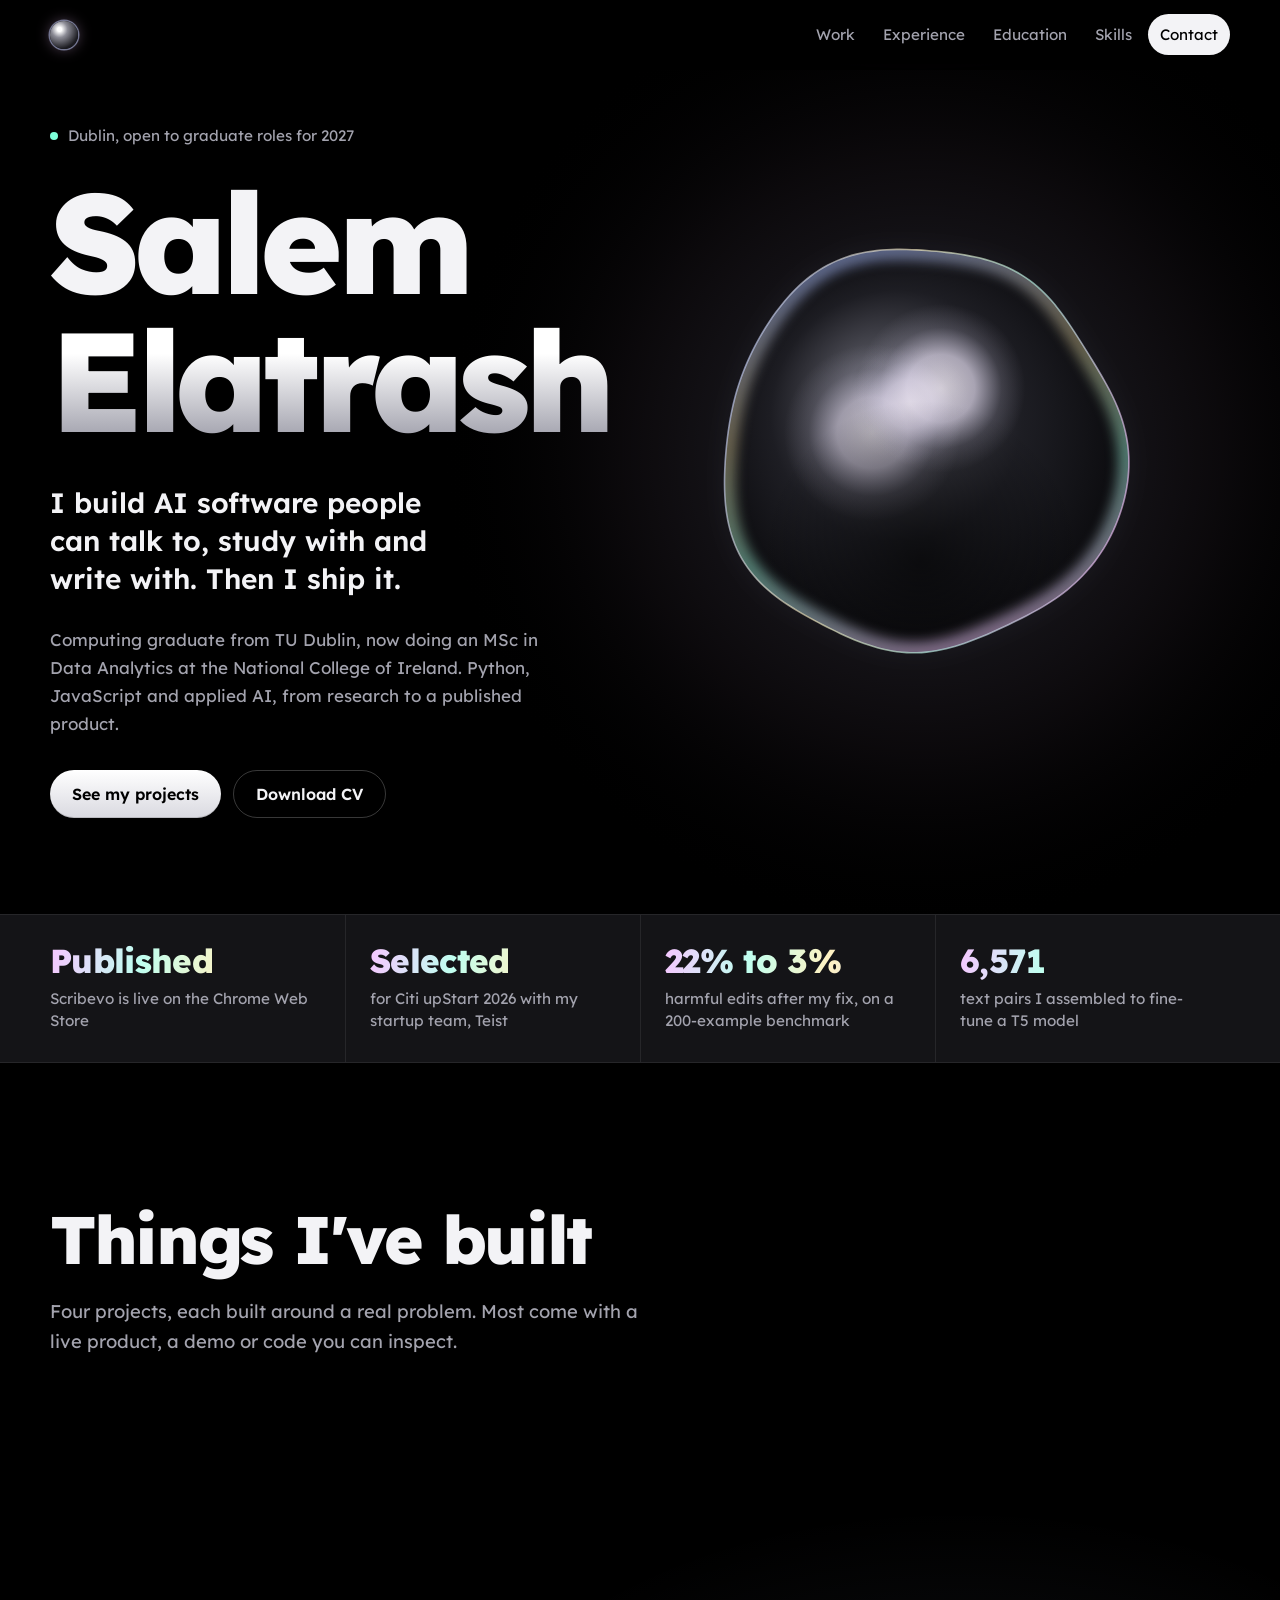
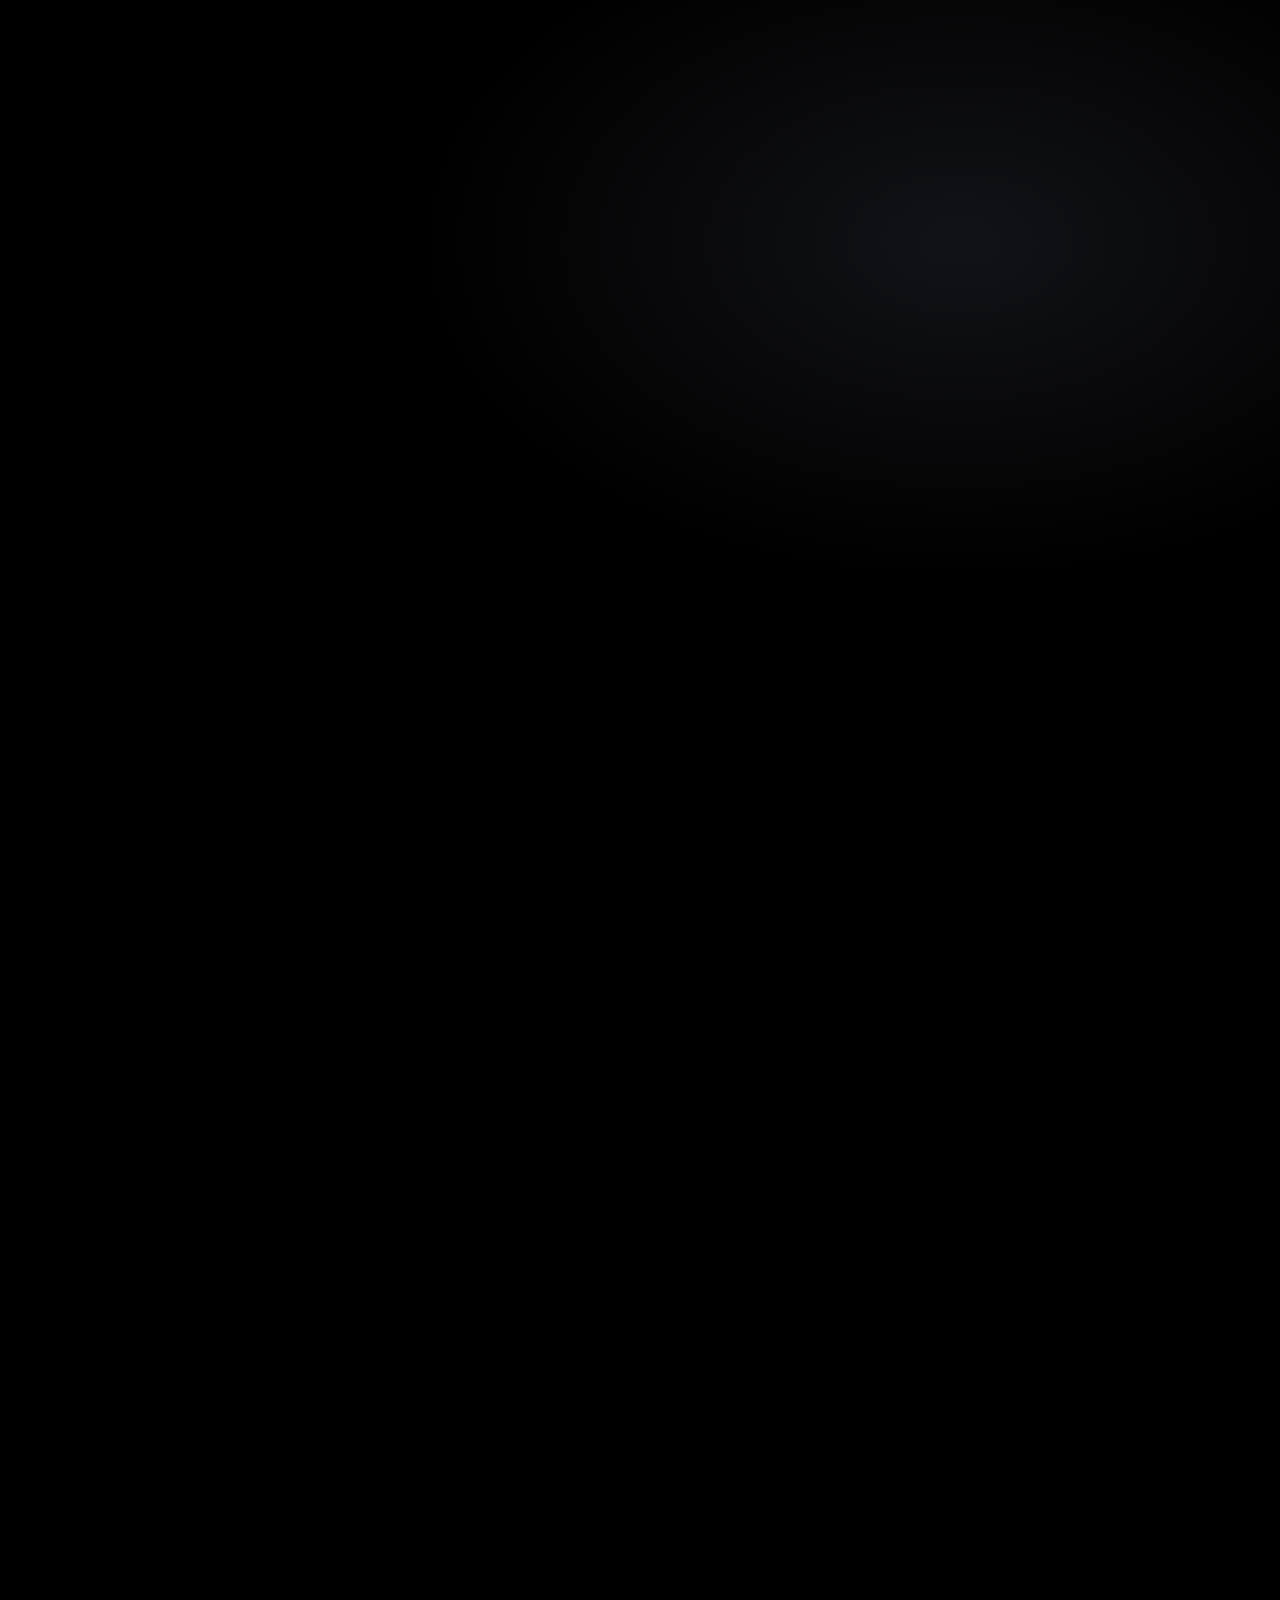
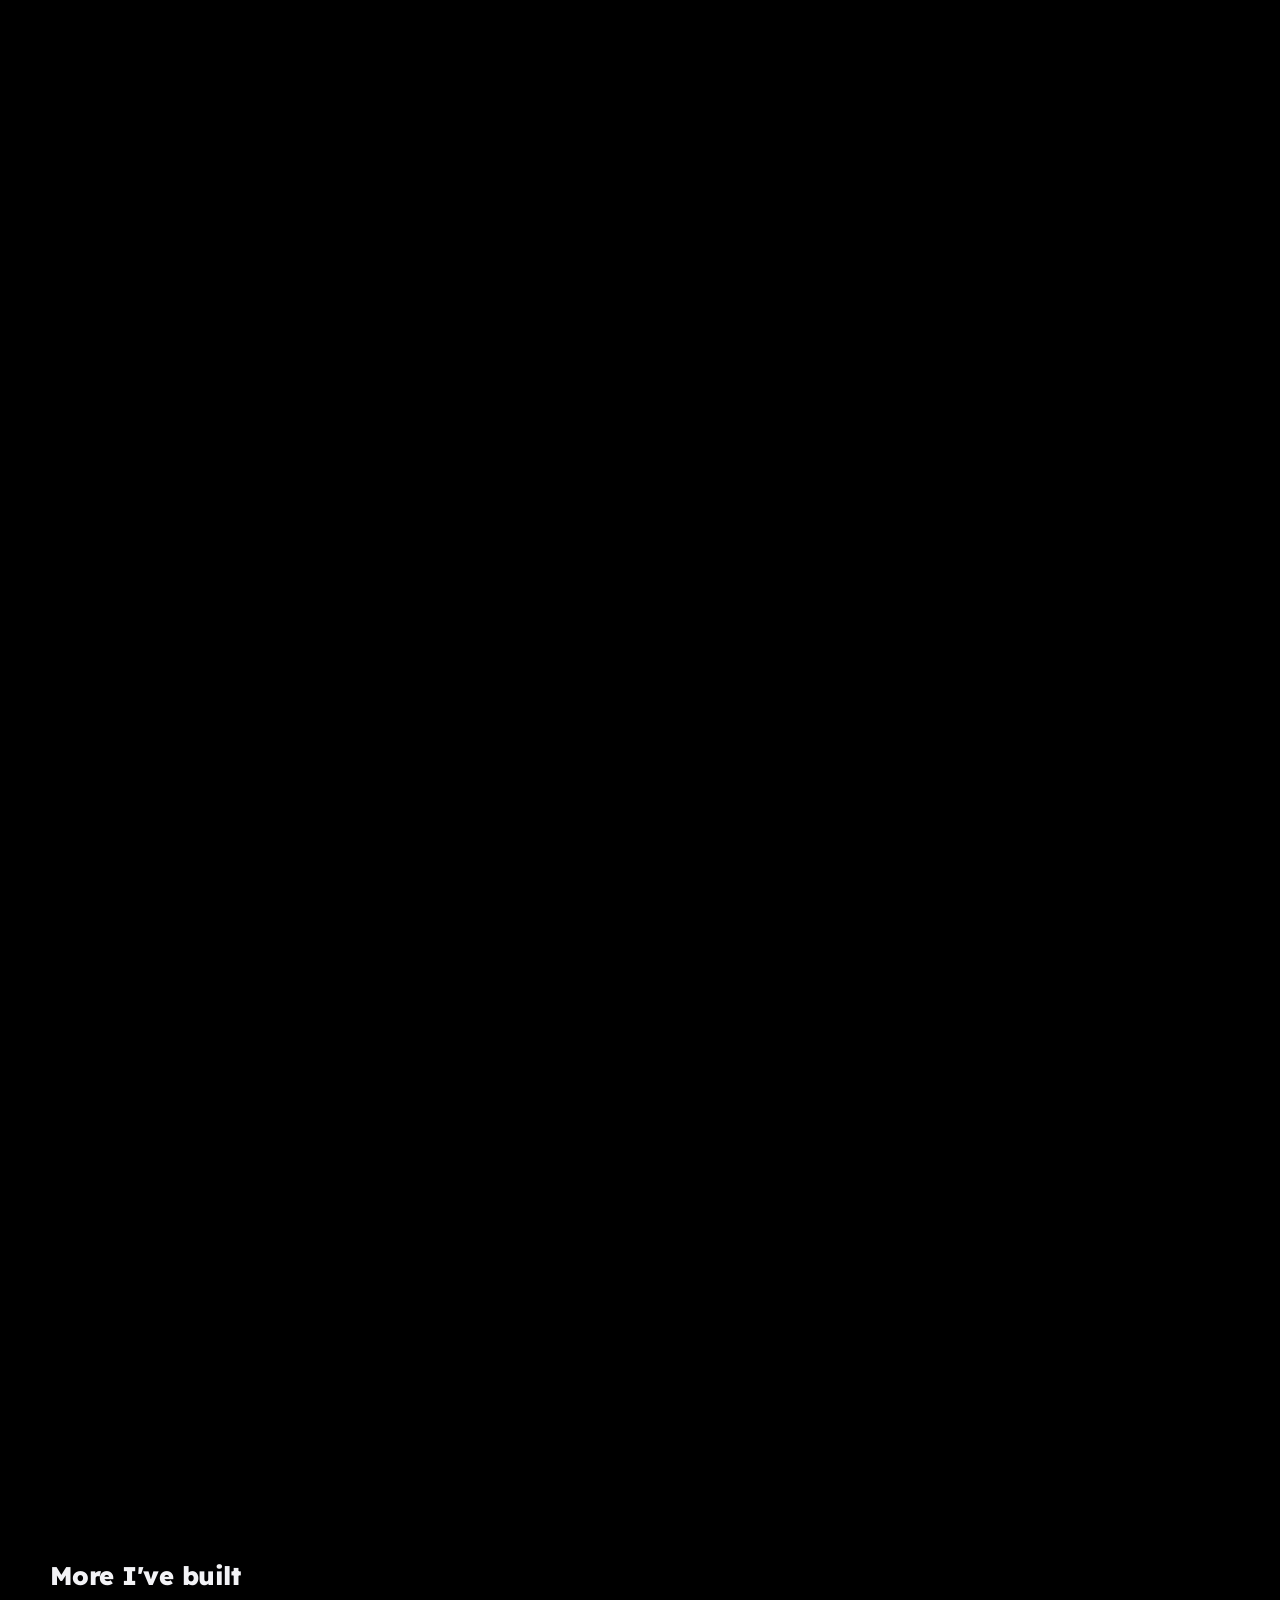
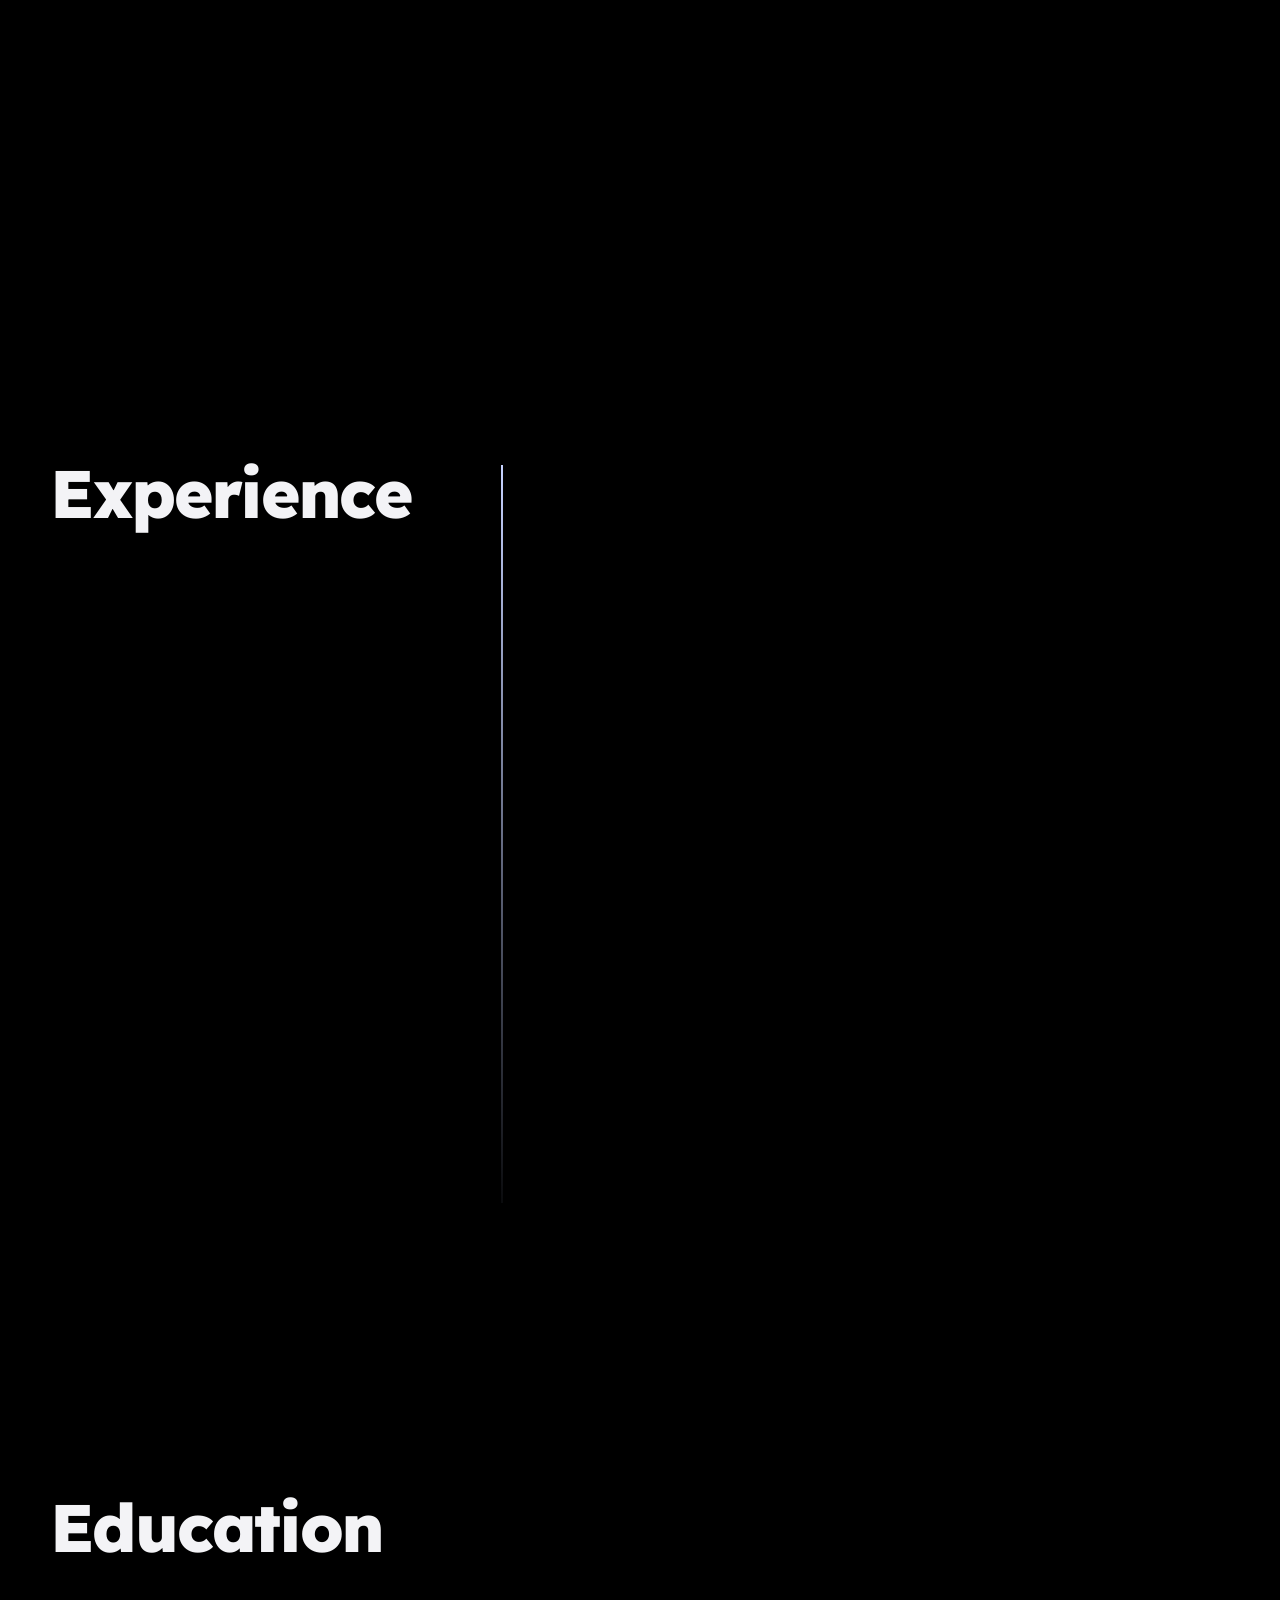
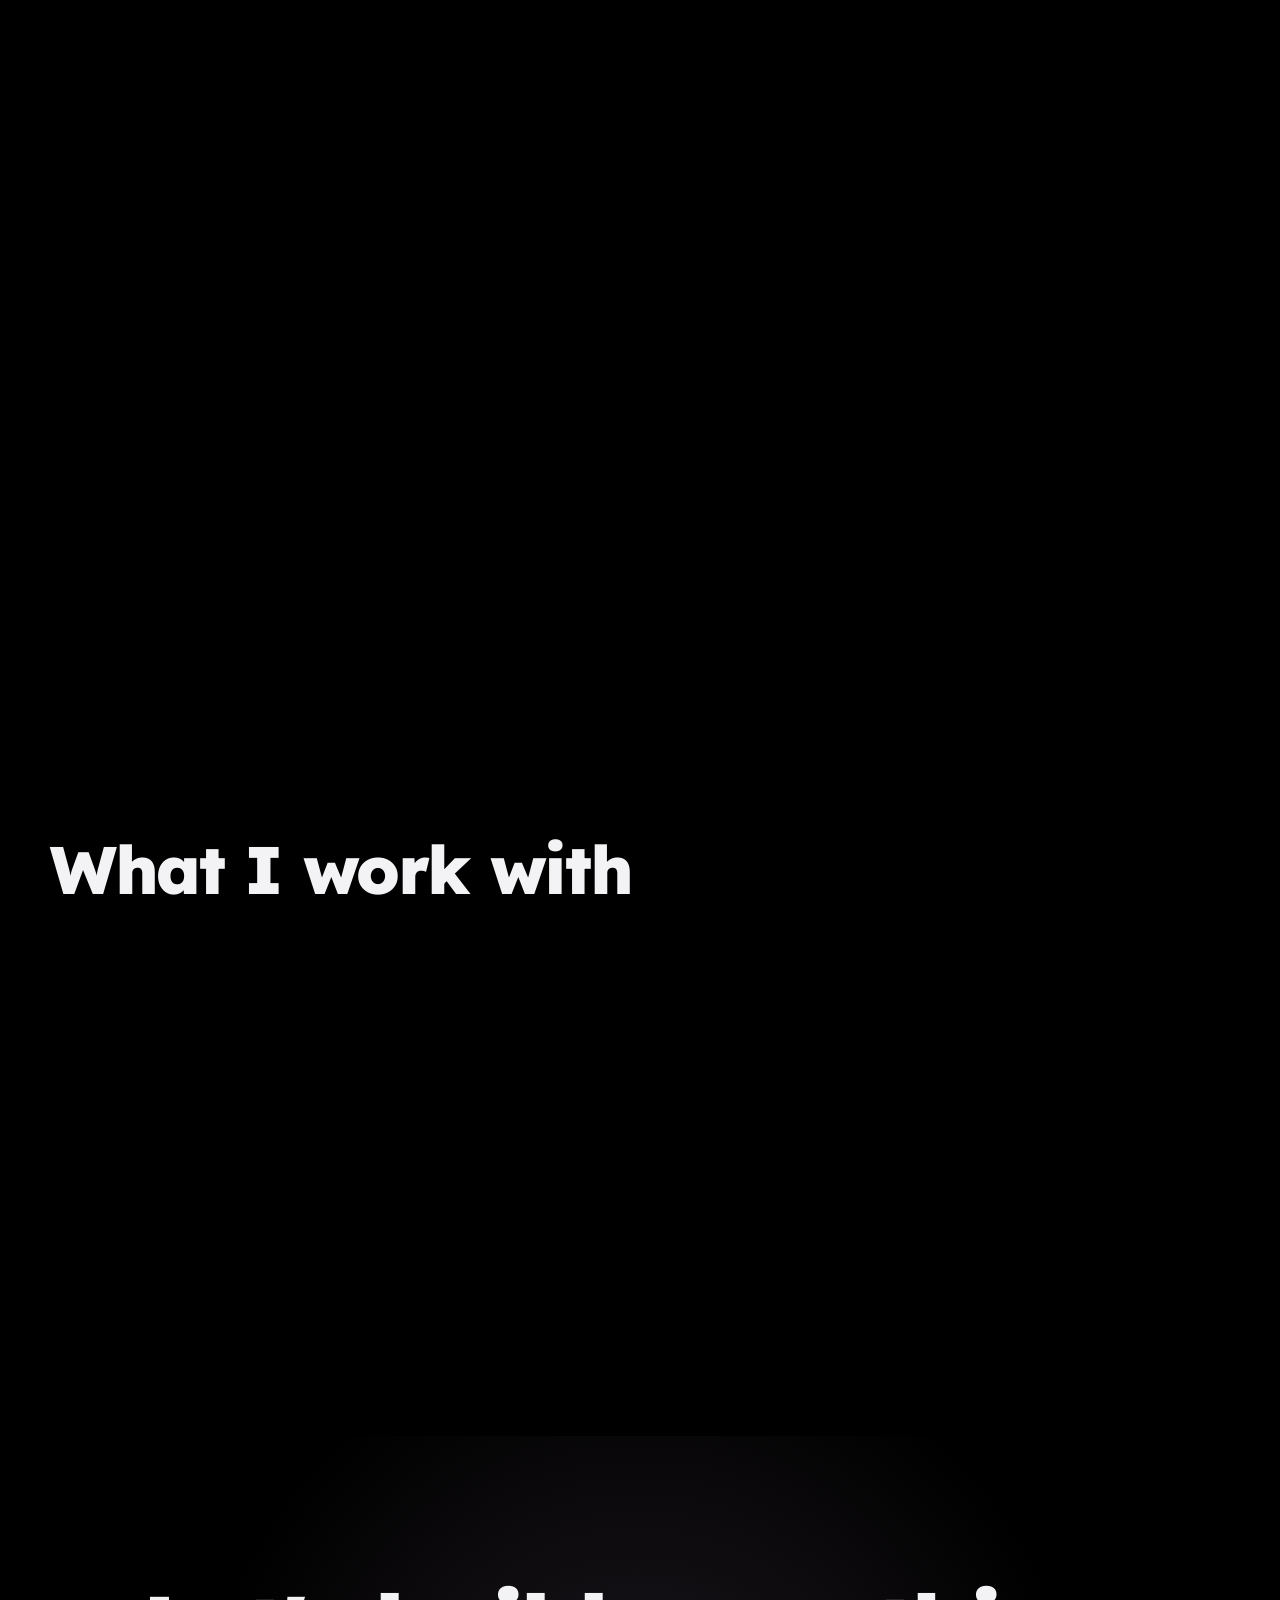
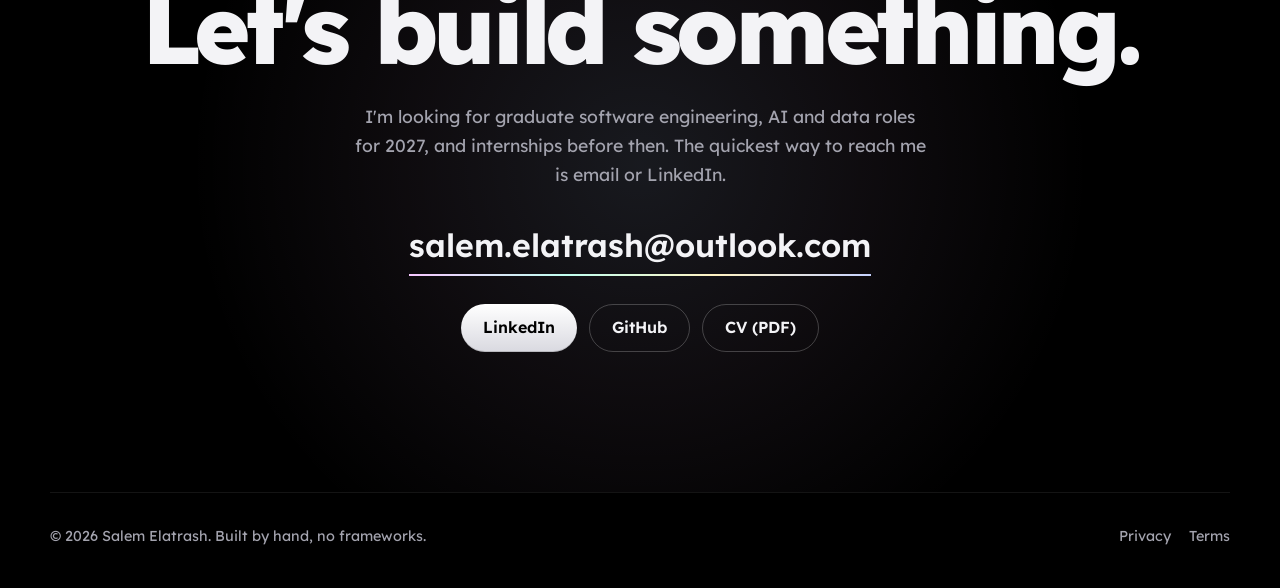
==== commit 721ffc23: "New one-page CV, Outlook email, orb-only nav, remove Duo Work" ====
--- a/index.html
+++ b/index.html
@@ -22,7 +22,7 @@
 <a class="skip" href="#main">Skip to content</a>
 
 <header class="nav" id="top">
-  <a class="brand" href="#top"><span class="brand-orb" aria-hidden="true"></span>Salem Elatrash</a>
+  <a class="brand" href="#top" aria-label="Back to top"><span class="brand-orb" aria-hidden="true"></span></a>
   <nav aria-label="Main">
     <a href="#work">Work</a>
     <a href="#experience">Experience</a>
@@ -181,10 +181,6 @@
           <strong>S Music</strong>
           <span>A native iPhone music player built in SwiftUI, part of my S apps, with an automated build pipeline on GitHub Actions.</span>
         </div>
-        <div class="more-item reveal">
-          <strong>Duo Work</strong>
-          <span>A Windows desktop app for a two-person business, shipped through GitHub releases with signed automatic updates.</span>
-        </div>
       </div>
     </div>
   </section>
@@ -263,7 +259,7 @@
     <div class="wrap contact-inner">
       <h2 id="contact-title">Let's build something.</h2>
       <p>I'm looking for graduate software engineering, AI and data roles for 2027, and internships before then. The quickest way to reach me is email or LinkedIn.</p>
-      <a class="contact-mail" href="mailto:slooma620@gmail.com">slooma620@gmail.com</a>
+      <a class="contact-mail" href="mailto:salem.elatrash@outlook.com">salem.elatrash@outlook.com</a>
       <div class="links">
         <a class="btn btn-chrome" href="https://www.linkedin.com/in/salem-elatrash/">LinkedIn</a>
         <a class="btn btn-ghost" href="https://github.com/Slooma951">GitHub</a>
--- a/css/main.css
+++ b/css/main.css
@@ -48,7 +48,7 @@
 .nav.scrolled { border-bottom-color: rgba(255, 255, 255, .08); }
 .brand { display: inline-flex; align-items: center; gap: 10px; font-weight: 600; text-decoration: none; white-space: nowrap; }
 .brand-orb {
-  width: 22px; height: 22px; border-radius: 50%;
+  width: 28px; height: 28px; border-radius: 50%;
   background: radial-gradient(circle at 34% 30%, #fff 0 8%, #8b8b95 30%, #1b1b20 72%);
   box-shadow: 0 0 0 1.5px rgba(198, 210, 255, .5), 0 0 14px rgba(246, 198, 255, .35);
 }
@@ -158,7 +158,7 @@
 
 .more { margin-top: clamp(96px, 12vw, 150px); }
 .more-title { font-size: 1.6rem; margin-bottom: 24px; }
-.more-grid { display: grid; grid-template-columns: repeat(3, 1fr); gap: 16px; }
+.more-grid { display: grid; grid-template-columns: repeat(2, 1fr); gap: 16px; }
 .more-item { display: grid; gap: 8px; align-content: start; padding: 24px; border-radius: var(--radius-sm); background: var(--graphite); border: 1px solid rgba(255,255,255,.06); text-decoration: none; transition: border-color .25s, transform .25s var(--ease); }
 a.more-item:hover { border-color: rgba(198,210,255,.4); transform: translateY(-2px); }
 .more-item strong { font-size: 1.15rem; }
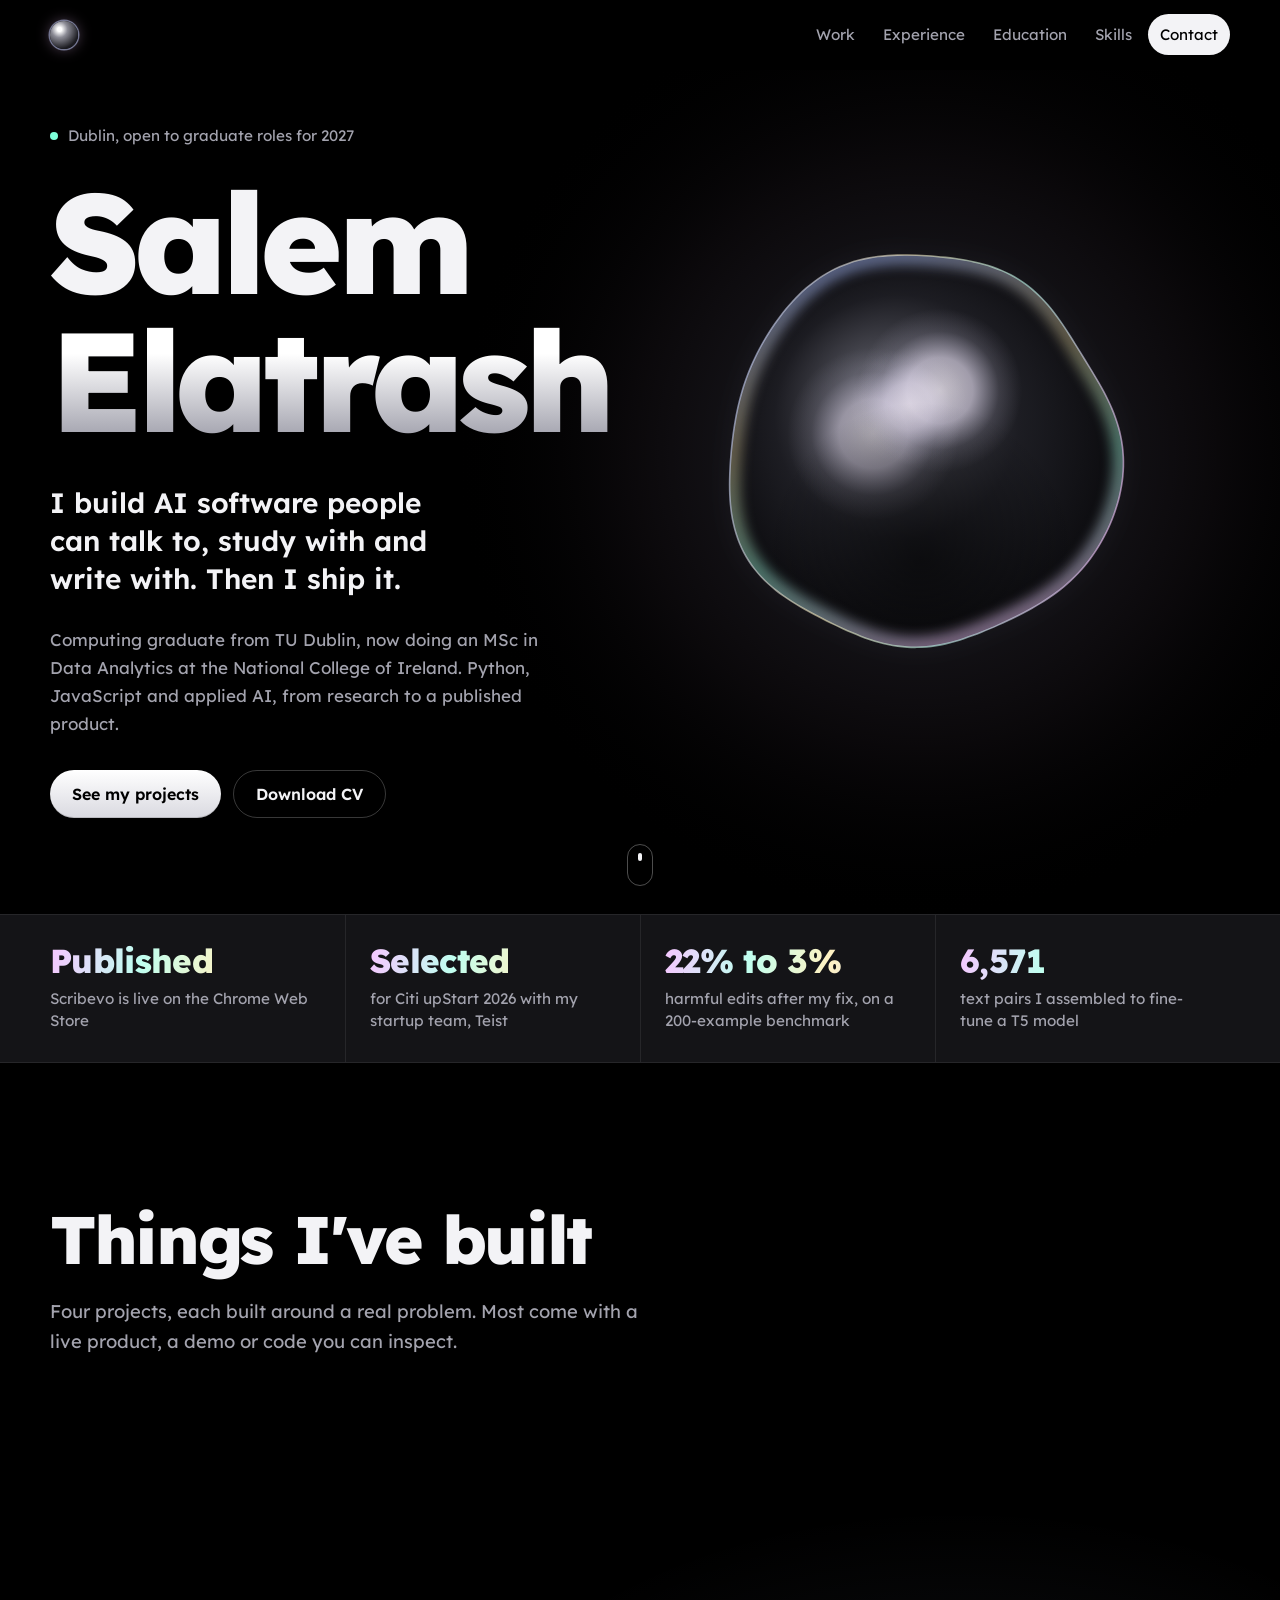
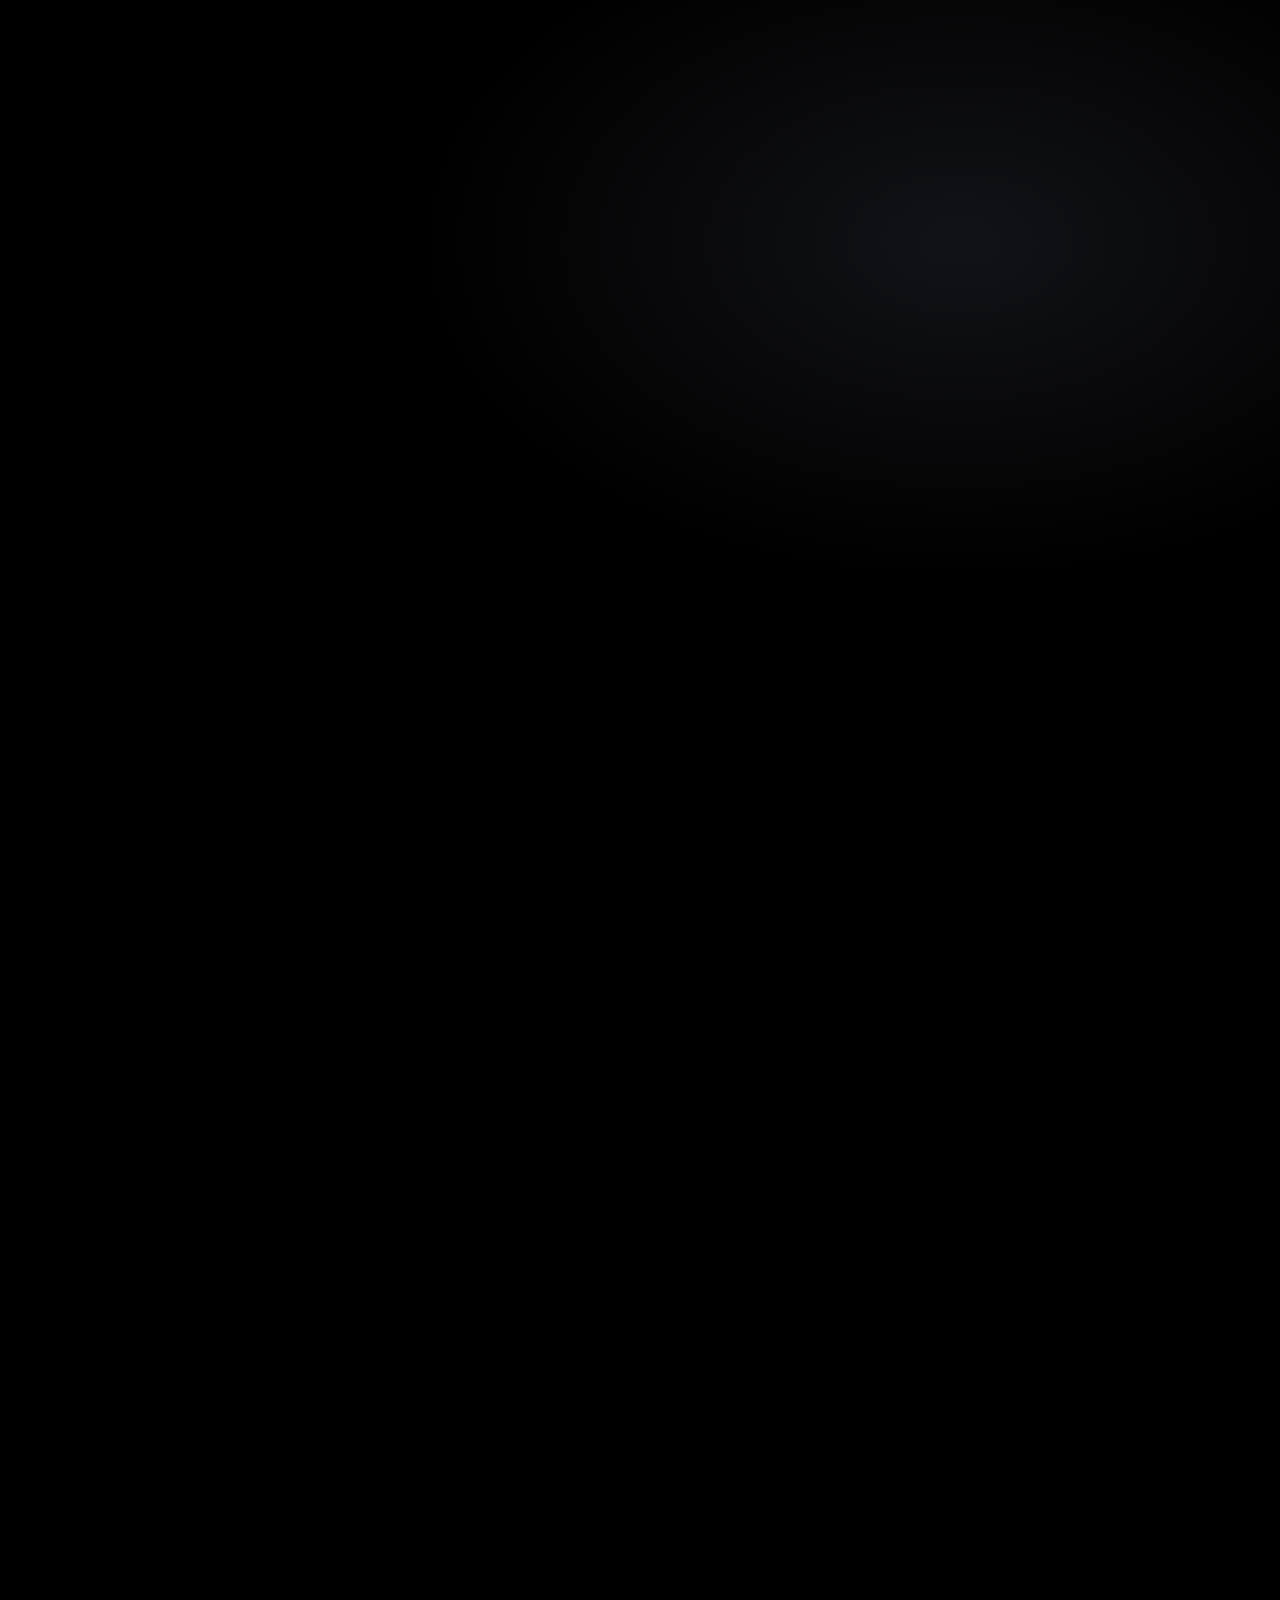
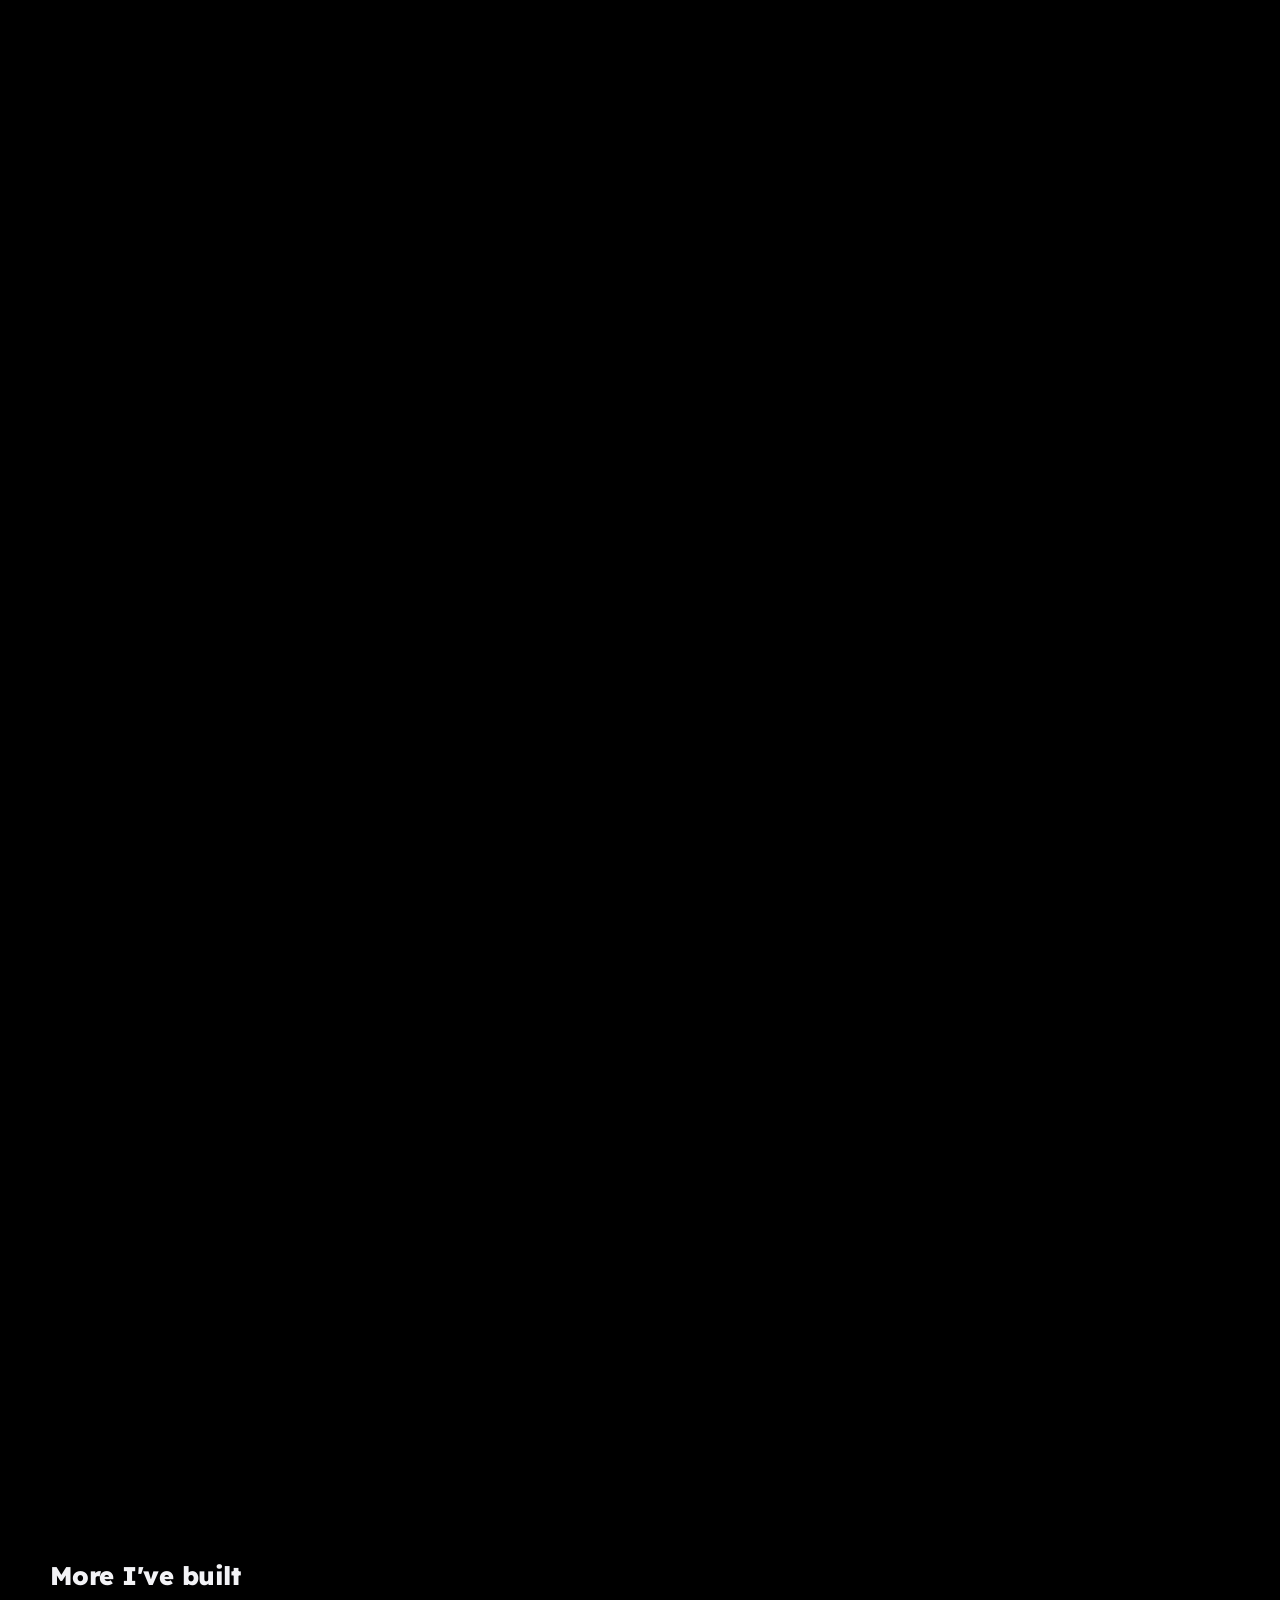
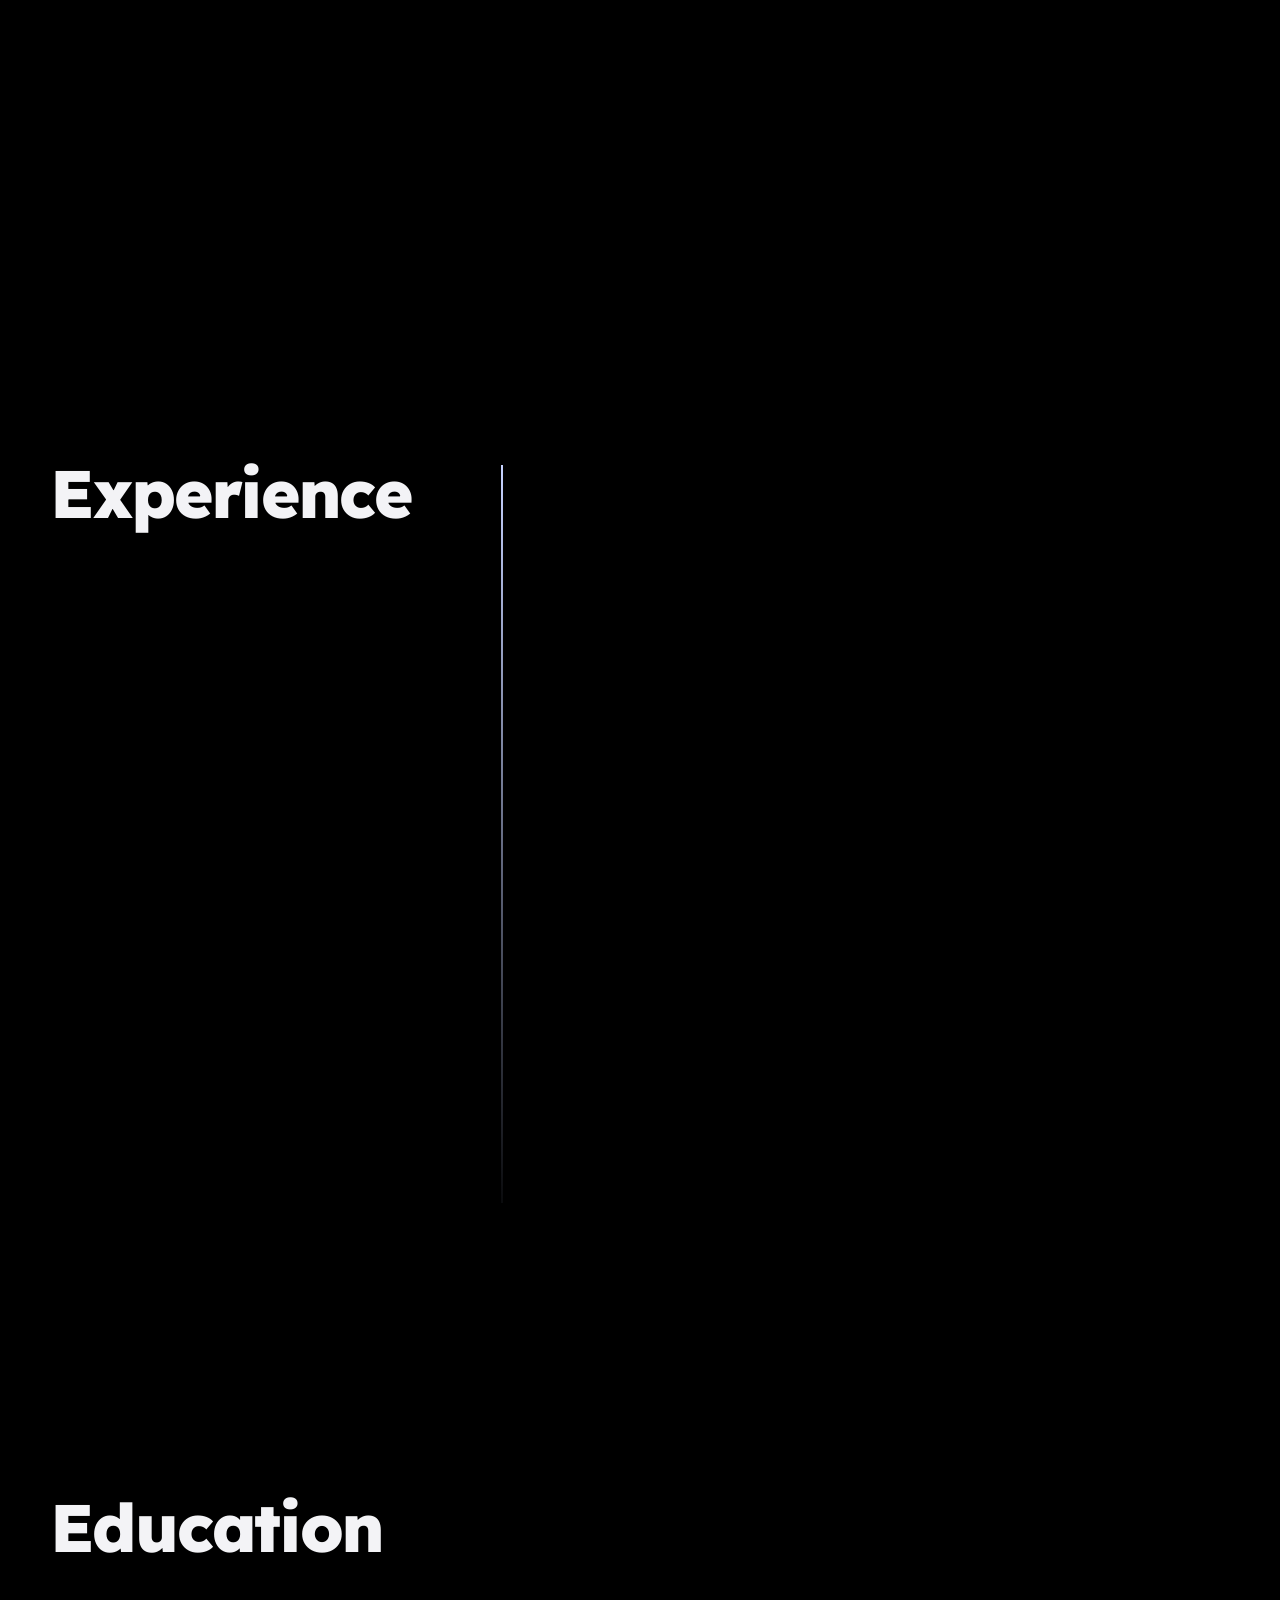
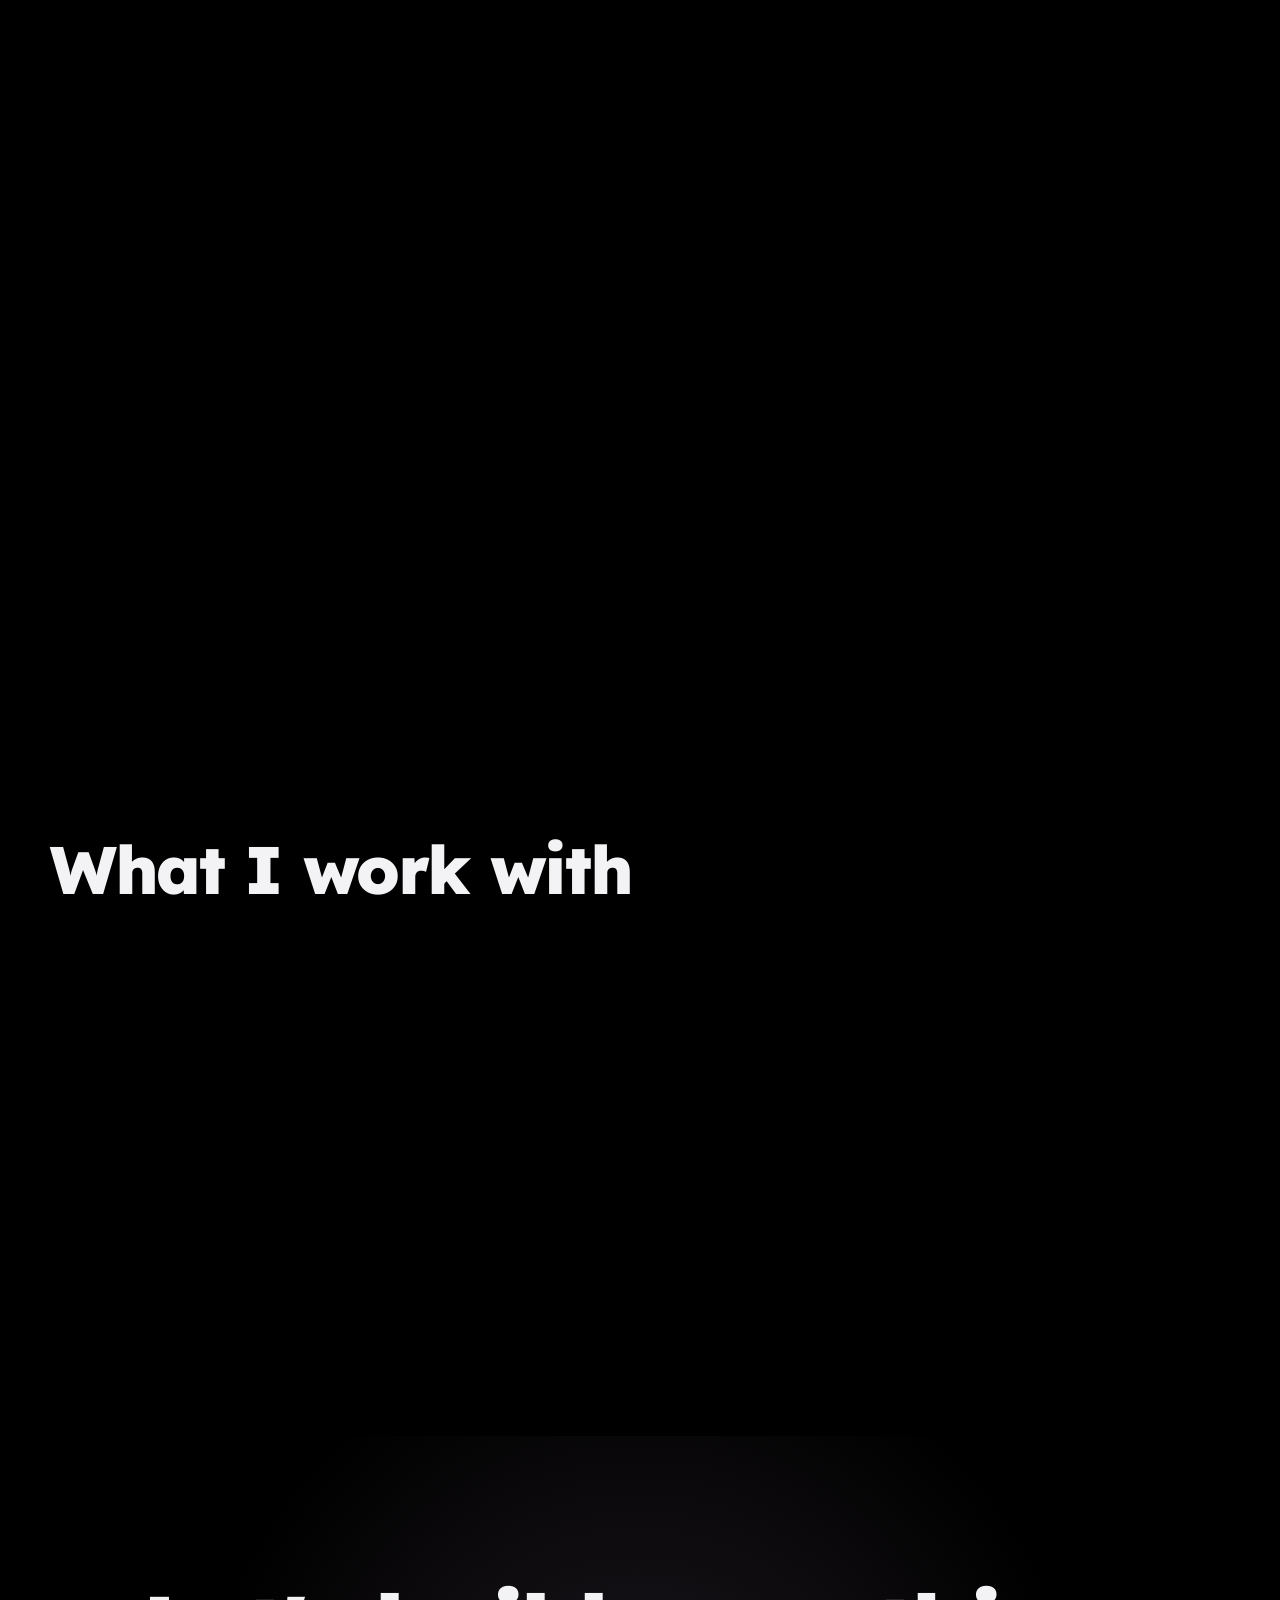
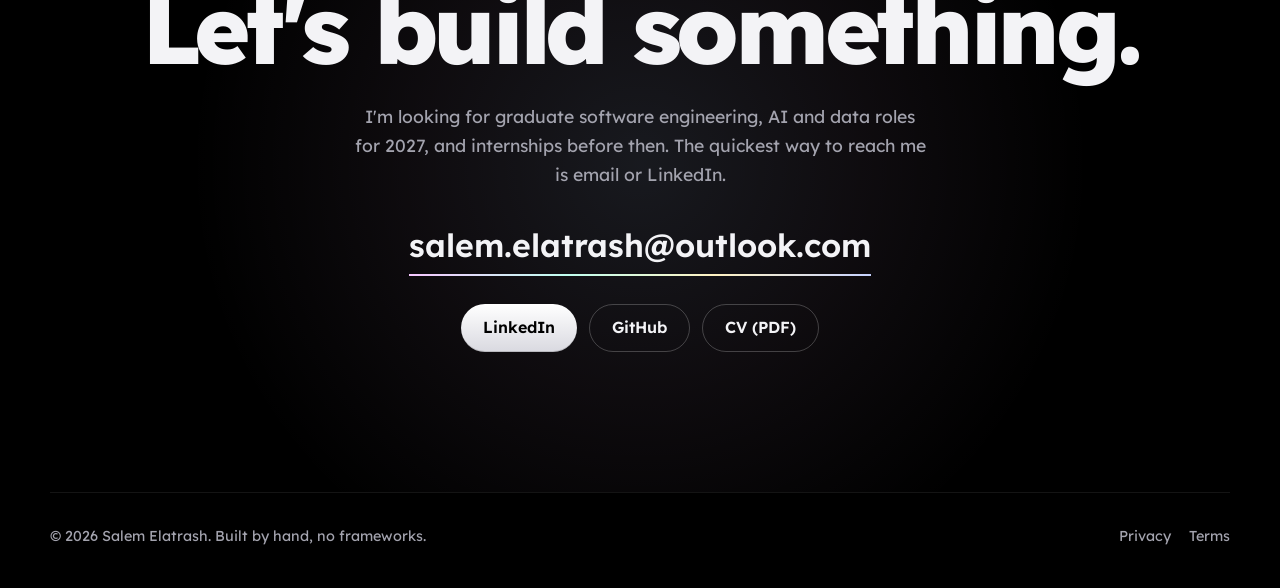
==== commit 37ee03f3: "CV downloads save as SalemElatrashCV.pdf" ====
--- a/index.html
+++ b/index.html
@@ -42,7 +42,7 @@
       <p class="hero-sub">Computing graduate from TU Dublin, now doing an MSc in Data Analytics at the National College of Ireland. Python, JavaScript and applied AI, from research to a published product.</p>
       <div class="hero-actions">
         <a class="btn btn-chrome" href="#work">See my projects</a>
-        <a class="btn btn-ghost" href="downloads/Salem_Elatrash_Public_CV.pdf">Download CV</a>
+        <a class="btn btn-ghost" href="downloads/Salem_Elatrash_Public_CV.pdf" download="SalemElatrashCV.pdf">Download CV</a>
       </div>
     </div>
     <a class="scroll-cue" href="#proof" aria-label="Scroll to highlights"><span></span></a>
@@ -263,7 +263,7 @@
       <div class="links">
         <a class="btn btn-chrome" href="https://www.linkedin.com/in/salem-elatrash/">LinkedIn</a>
         <a class="btn btn-ghost" href="https://github.com/Slooma951">GitHub</a>
-        <a class="btn btn-ghost" href="downloads/Salem_Elatrash_Public_CV.pdf">CV (PDF)</a>
+        <a class="btn btn-ghost" href="downloads/Salem_Elatrash_Public_CV.pdf" download="SalemElatrashCV.pdf">CV (PDF)</a>
       </div>
     </div>
   </section>
